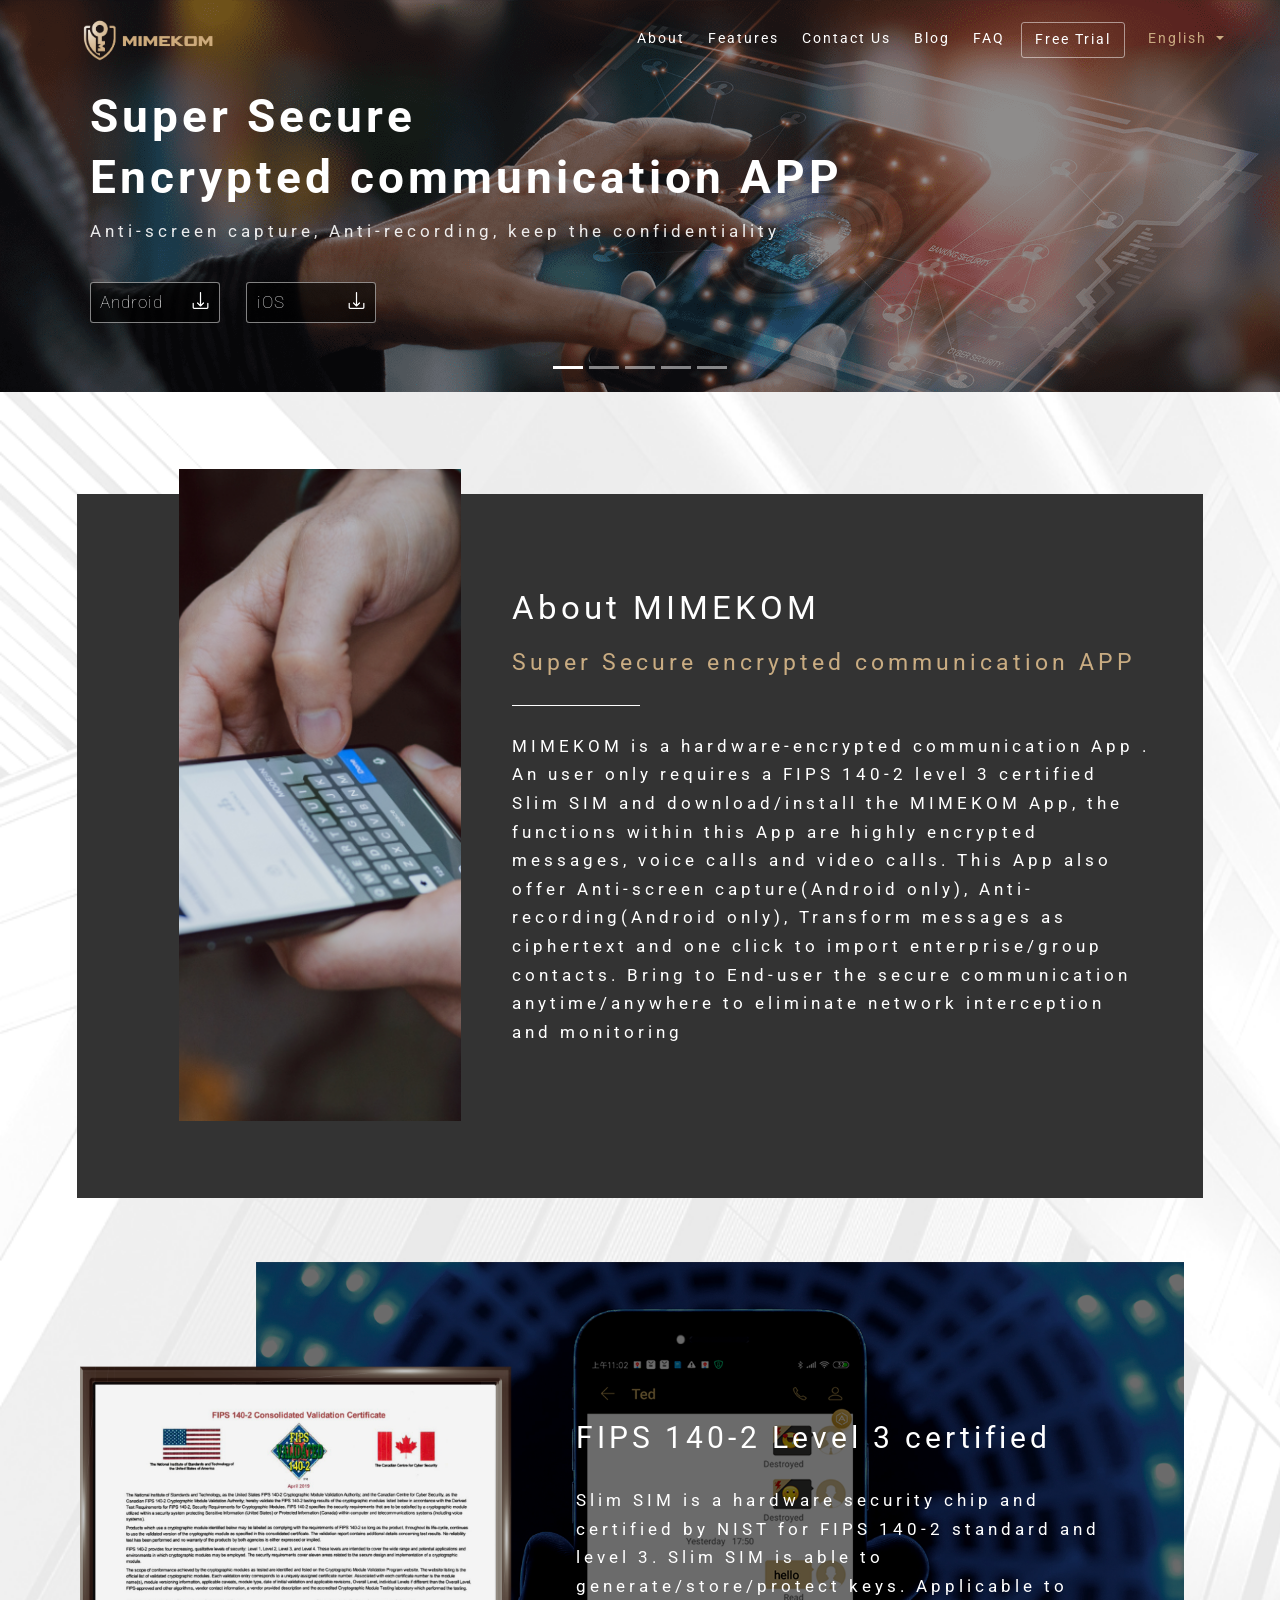
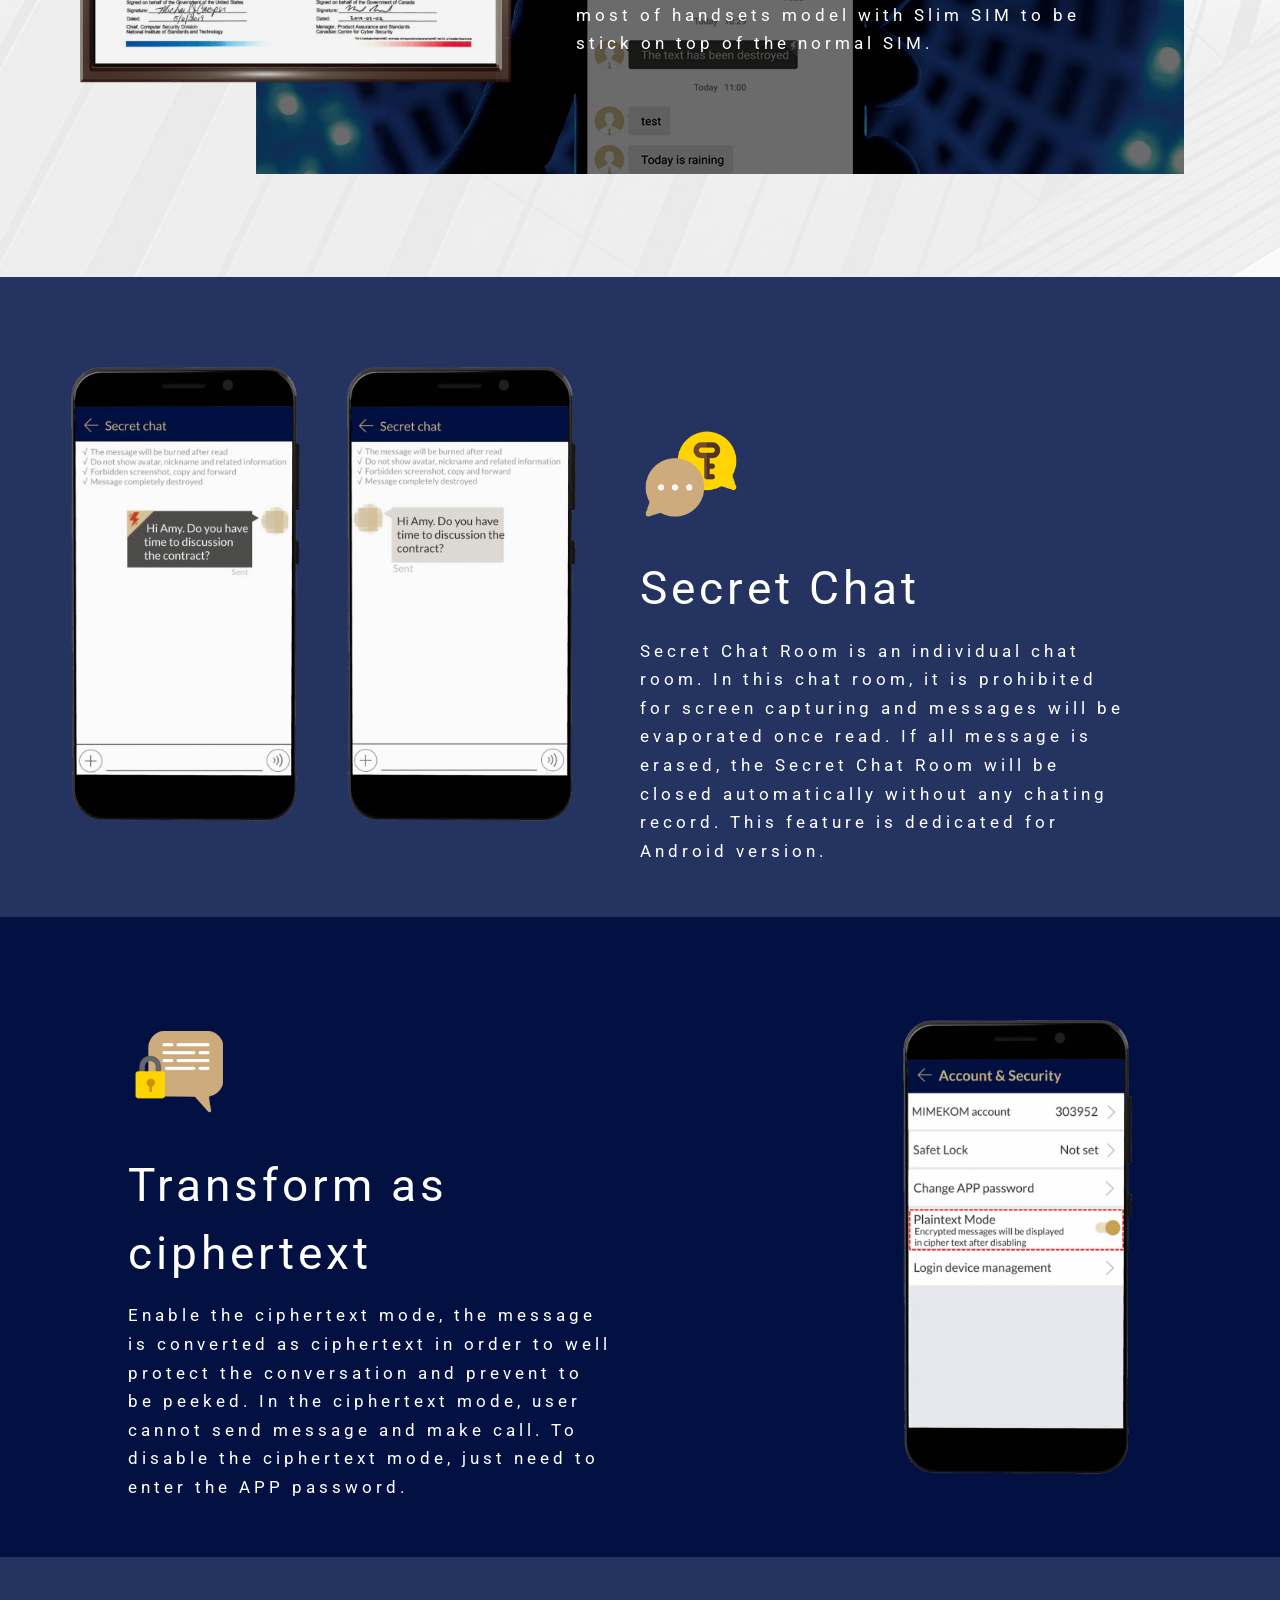
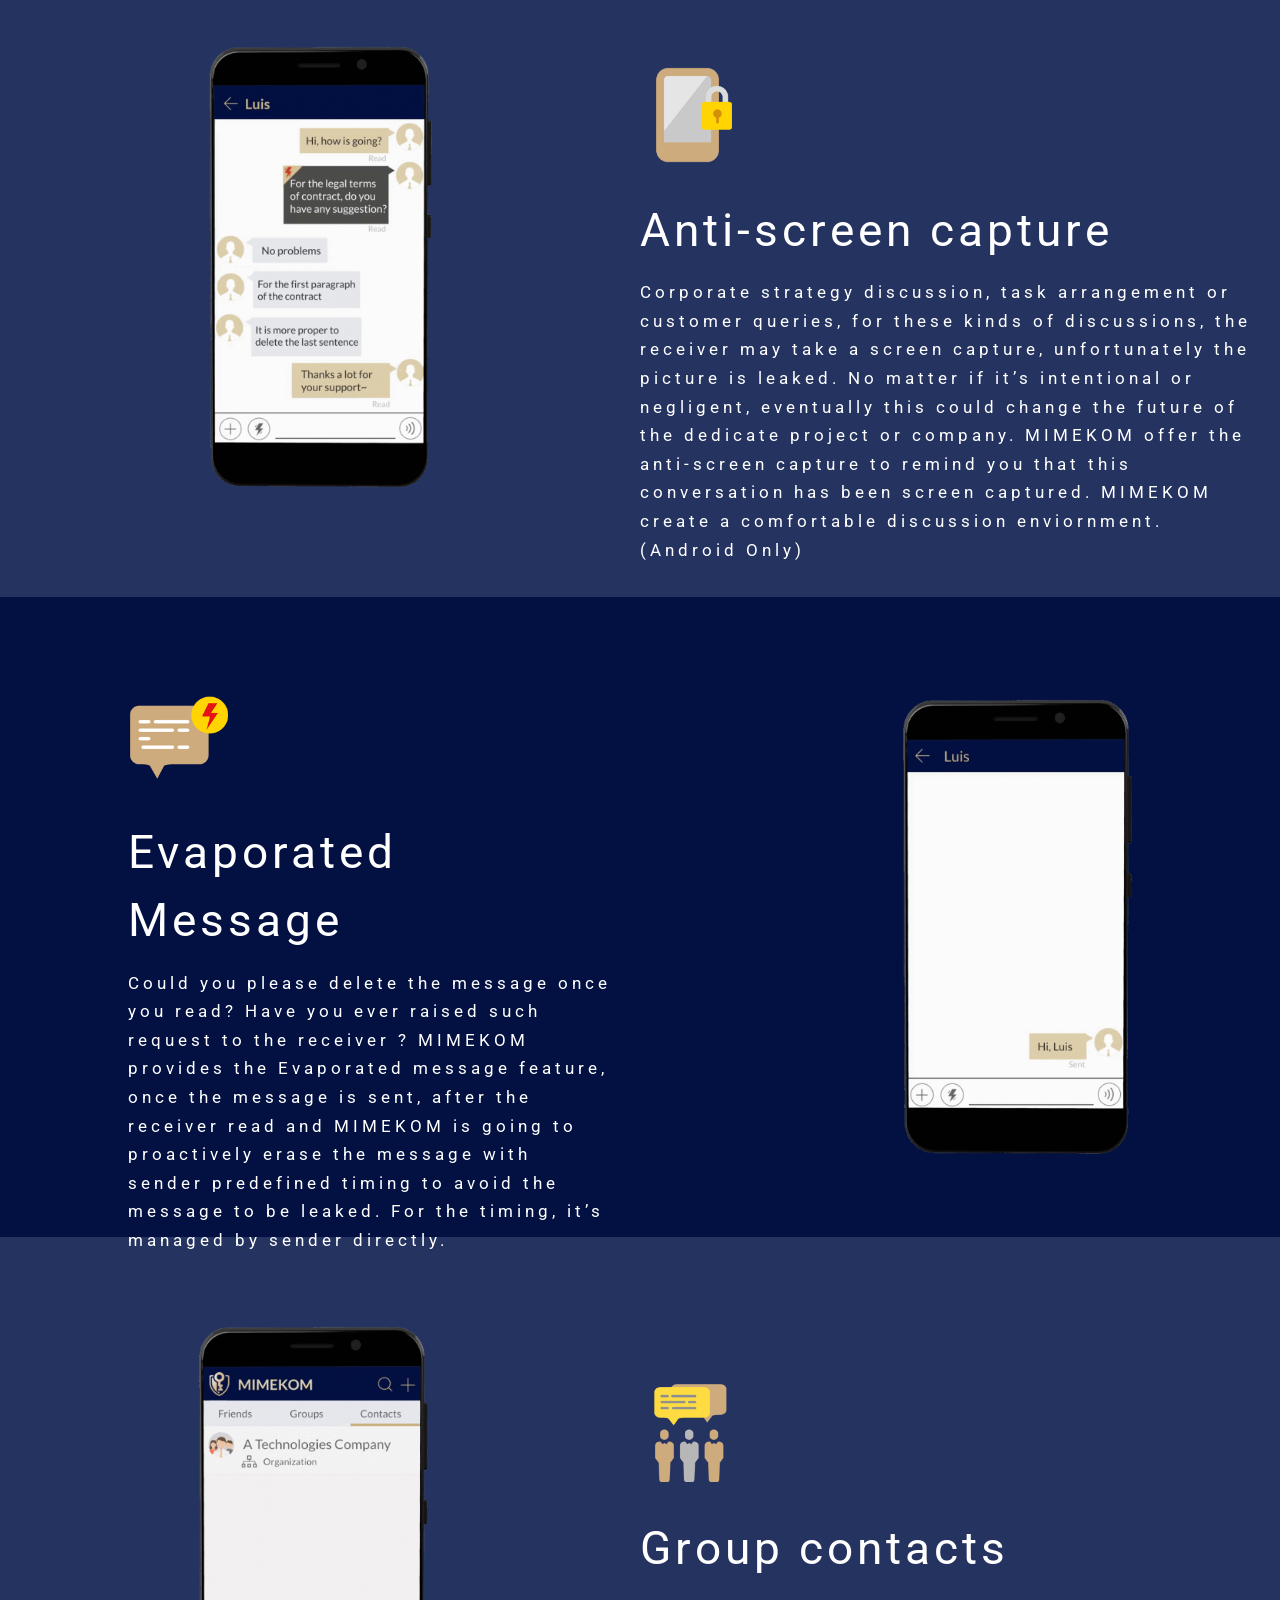
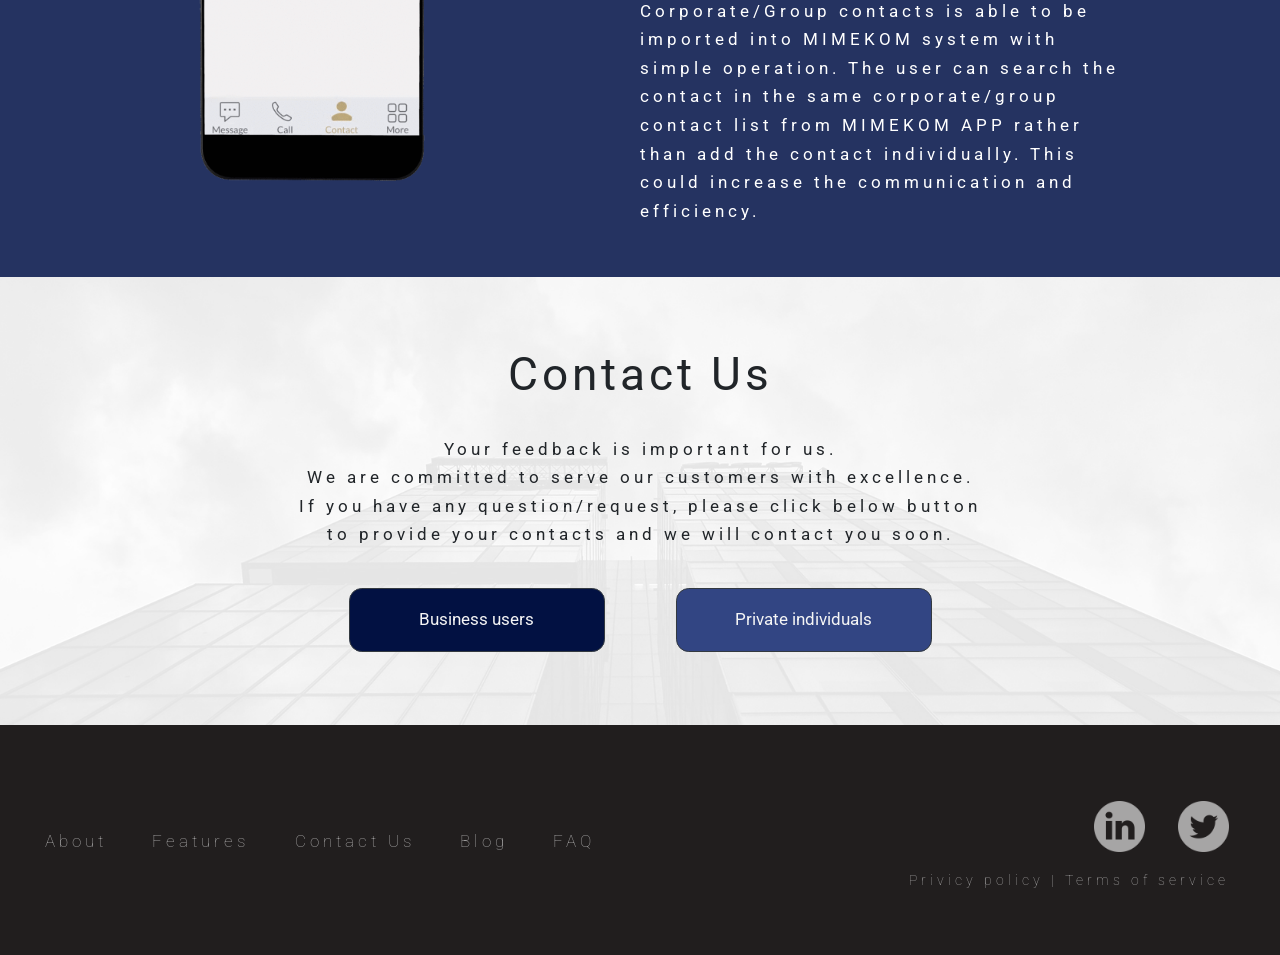
==== EN/index.html @ d5da7455 "Privacy" ====
<!DOCTYPE html>
<html>
 
<head>
	<title>MIMEKOM - Super Secure Encrypted communication APP</title>
	<meta name="description" content="MIMEKOM is a hardware-encrypted communication App .">
	<meta charset="UTF-8">
	<meta content="width=device-width, initial-scale=1" name="viewport" />
	<!-- Global site tag (gtag.js) - Google Analytics -->
	<script async src="https://www.googletagmanager.com/gtag/js?id=UA-180817405-1"></script>
	<script>
		window.dataLayer = window.dataLayer || [];
		function gtag() { dataLayer.push(arguments); }
		gtag('js', new Date());

		gtag('config', 'UA-180817405-1');
	</script>
	<link rel="stylesheet" type="text/css"
	href="https://stackpath.bootstrapcdn.com/bootstrap/4.5.0/css/bootstrap.min.css">
<link rel="stylesheet" href="https://unpkg.com/aos@2.3.1/dist/aos.css">
<link rel="stylesheet" href="css/hamburgers.css">
<link rel="stylesheet" href="css/scrolling-nav.css">
<link rel="stylesheet" href="css/general.css">
<link rel="stylesheet" type="text/css" href="css/homepage/homepage.css">
<link rel="stylesheet" type="text/css" href="css/font_rwd.css">
<link rel="stylesheet" type="text/css" href="css/general_rwd.css">
<link rel="stylesheet" type="text/css" href="css/homepage/homepage_rwd.css">
	<!-- <link rel="stylesheet" type="text/css" href="css/home.css"> -->
</head>

<body>
	<!-- navbar -->
	<nav id="mainNav" class="navbar navbar-expand-md fixed-top navtop">
		<div class="container">
			<a class="navbar-brand js-scroll-trigger" href="index.html"><img class="nav-logo" src="../img/logo.png"></a>
			<button class="navbar-toggler hamburger hamburger--collapse" type="button" data-toggle="collapse"
				data-target="#navbarResponsive" aria-controls="navbarResponsive" aria-expanded="false"
				aria-label="Toggle navigation" id="hamburger_icon">
				<span class="hamburger-box navbar-toggler-icon">
					<span class="hamburger-inner"></span>
				</span>
			</button>
			<div class="collapse navbar-collapse" id="navbarResponsive">
				<ul class="navbar-nav ml-auto trans" id="nav-dropdown">
					<li class="nav-item">
						<a class="nav-link js-scroll-trigger md-text" href="#Information">About</a>
					</li>
					<li class="nav-item">
						<a class="nav-link js-scroll-trigger md-text" href="#Feature">Features</a>
					</li>
					<li class="nav-item">
						<a class="nav-link js-scroll-trigger md-text" href="#Contact-us">Contact Us</a>
					</li>
					<li class="nav-item">
						<a class="nav-link  md-text" href="news.html">Blog</a>
					</li>
					<li class="nav-item">
						<a class="nav-link md-text" href="faq.html">FAQ</a>
					</li>
					<li class="nav-item">
						<a class="nav-link nav-link-btn md-text" href="free.html">Free Trial</a>
					</li>
					<li class="nav-item dropdown">
						<a class="nav-link dropdown-toggle nav-btn-custom md-text" id="dropdownMenuButton"
							data-toggle="dropdown" aria-haspopup="true" aria-expanded="false">English
						</a>
						<div class="dropdown-menu" aria-labelledby="dropdownMenuButton">
							<a class="dropdown-item md-text" href="../" >繁體中文</a>
							<!-- <a class="dropdown-item md-text" href="#">日本語</a> -->
							<a class="dropdown-item md-text" href="#" style="color: #c9ac82;">English</a>
						</div>
					</li>
				</ul>
			</div>
		</div>
	</nav>
	<!-- Title -->
	<div id="Title">
		<img src="../../img/homepage/title_bg_01.png" style="display: none;">
		<img src="../../img/homepage/title_bg_02.png" style="display: none;">
		<img src="../../img/homepage/title_bg_03.png" style="display: none;">
		<img src="../../img/homepage/title_bg_04.png" style="display: none;">
		<img src="../../img/homepage/title_bg_05.png" style="display: none;">
		<img src="../../img/homepage/mobile01.png" style="display: none;">
		<img src="../../img/homepage/mobile02.png" style="display: none;">
		<img src="../../img/homepage/mobile03.png" style="display: none;">
		<img src="../../img/homepage/mobile04.png" style="display: none;">
		<img src="../../img/homepage/mobile05.png" style="display: none;">




		<div id="carouselExampleIndicators" class="carousel slide" data-ride="carousel">
			<ol class="carousel-indicators">
				<li data-target="#carouselExampleIndicators" data-slide-to="0" class="active"></li>
				<li data-target="#carouselExampleIndicators" data-slide-to="1"></li>
				<li data-target="#carouselExampleIndicators" data-slide-to="2"></li>
				<li data-target="#carouselExampleIndicators" data-slide-to="3"></li>
				<li data-target="#carouselExampleIndicators" data-slide-to="4"></li>
			</ol>
			<div class="carousel-inner">
				<div class="bg1 carousel-item active">
					<div class="container">
						<div class="title-text">
							<h1 class="lg-title">Super Secure</h1>
							<h1 class="lg-title">Encrypted communication APP</h1>
							<p class="lg-text">Anti-screen capture, Anti-recording, keep the confidentiality</p>
						</div>
					</div>
				</div>
				<div class="bg2 carousel-item">
					<div class="container">
						<div class="title-text">
							<h1 class="lg-title">Slim SIM</h1>
							<h1 class="lg-title">Own your key</h1>
							<p class="lg-text">Use your own key during communication to ensure end to end encryption.</p>
						</div>
					</div>
				</div>
				<div class="bg3 carousel-item">
					<div class="container">
						<div class="title-text">
							<h1 class="lg-title">Hardware encryption</h1>
							<h1 class="lg-title">Enhance the security</h1>
							<p class="lg-text">As secure as Hardware Secure Module to eliminate network interception and sniffing</p>
						</div>
					</div>
				</div>
				<div class="bg4 carousel-item">
					<div class="container">
						<div class="title-text">
							<h1 class="lg-title">International security standard</h1>
							<h1 class="lg-title">High Level Certification</h1>
							<p class="lg-text">FIPS 140-2 Level 3 certified, security level is simliar to bank's hardware secure module</p>
						</div>
					</div>
				</div>
				<div class="bg5 carousel-item">
					<div class="container">
						<div class="title-text">
							<h1 class="lg-title">Enable ciphertext mode</h1>
							<h1 class="lg-title">One click to transform as ciphertext</h1>
							<p class="lg-text">One click to encipher all messages. Sensitive message won't be exposed</p>
						</div>
					</div>
				</div>
			</div>
			<!-- <a class="carousel-control-prev" href="#carouselExampleIndicators" role="button" data-slide="prev">
				<span class="carousel-control-prev-icon" aria-hidden="true"></span>
				<span class="sr-only">Previous</span>
			</a>
			<a class="carousel-control-next" href="#carouselExampleIndicators" role="button" data-slide="next">
				<span class="carousel-control-next-icon" aria-hidden="true"></span>
				<span class="sr-only">Next</span>
			</a> -->
		</div>
		<div class="dl-btns">
			<a href="android-dl.html">
				<button type="button" class="btn btn-outline-dark dl-btn" style="margin-right: 1.5em;">
					<p class="lg-text" style="margin-bottom: 0;">Android</p>
					<img src="../img/download_icon_w.png">
				</button>
			</a>
			<a href="android-dl.html">
				<button type="button" class="btn btn-outline-dark dl-btn">
					<p class="lg-text" style="margin-bottom: 0;">iOS</p>
					<img src="../img/download_icon_w.png">
				</button>
			</a>
		</div>
	</div>
	<!-- return top btn -->
	<div id="Return-top" class="at-top">
		<a class="upper-part" href="free.html">
			<p class="lg-text" style="margin-bottom: 0rem;">Free Trial</p>
		</a>
		<a class="lower-part js-scroll-trigger2" href="#Title">
			<img class="img-arrow" src="img/homepage/up_arrow.png">
			<p class="sm-text">T O P</p>
		</a>
	</div>
	<!-- Information -->
	<div id="Information">
		<div class="about-mimekom">
			<div class="content">
				<div class="about-image"></div>
				<div class="about-text">
					<p class="lg-title">About MIMEKOM</p>
					<p class="sm-title">Super Secure encrypted communication APP</p>
					<div class="line"></div>
					<p class="lg-text">MIMEKOM is a hardware-encrypted communication App . An user only requires a FIPS 140-2 level 3 certified Slim SIM and download/install the MIMEKOM App, the functions within this App are highly encrypted messages, voice calls and video calls. This App also offer Anti-screen capture(Android only), Anti-recording(Android only), Transform messages as ciphertext and one click to import enterprise/group contacts. Bring to End-user the secure communication anytime/anywhere to eliminate network interception and monitoring
					</p>
					<!-- <div data-toggle="modal" data-target="#Video-link" class="lg-text play-video">
						觀看影片
						<div class="play-btn"></div>
					</div> -->
				</div>
			</div>
			<div class="content-mobile">
				<div class="about-text">
					<p class="xl-title">About MIMEKOM</p>
					<p class="md-title" style="color: #c9ac82;">Super Secure encrypted communication APP</p>
					<div class="line"></div>
					<p class="sm-title" style="font-weight: lighter;">MIMEKOM is a hardware-encrypted communication App . An user only requires a FIPS 140-2 level 3 certified Slim SIM and download/install the MIMEKOM App, the functions within this App are highly encrypted messages, voice calls and video calls. This App also offer Anti-screen capture(Android only), Anti-recording(Android only), Transform messages as ciphertext and one click to import enterprise/group contacts. Bring to End-user the secure communication anytime/anywhere to eliminate network interception and monitoring
					</p>
					<!-- <div data-toggle="modal" data-target="#Video-link" class="sm-title play-video">
						觀看影片
						<div class="play-btn"></div>
					</div> -->
				</div>
			</div>
		</div>
		<div class="certificate">
			<div class="certificate-img"></div>
			<div class="phone">
				<div class="certificate-text">
					<p class="md-title">FIPS 140-2 Level 3 certified</p>
					<p class="lg-text">Slim SIM is a hardware security chip and certified by NIST for FIPS 140-2 standard and level 3. Slim SIM is able to generate/store/protect keys. Applicable to most of handsets model with Slim SIM to be stick on top of the normal SIM.
					</p>
				</div>
				<div class="certificate-text-mobile">
					<p class="xl-title">FIPS 140-2 Level 3 certified</p>
					<p class="md-title">Slim SIM is a hardware security chip and certified by NIST for FIPS 140-2 standard and level 3. Slim SIM is able to generate/store/protect keys. Applicable to most of handsets model with Slim SIM to be stick on top of the normal SIM

					</p>
				</div>
			</div>
		</div>
	</div>
	<!-- Feature -->
	<div id="Feature">
		<div class="block1 light-block">
			<div class="block">
				<div class="phone1" data-aos="fade-right" data-aos-once="true"></div>
				<div class="phone2" data-aos="fade-right" data-aos-once="true"></div>
				<div class="text" data-aos="fade-up" data-aos-once="true">
					<div class="icon"></div>
					<p class="lg-title">Secret Chat</p>
					<p class="lg-text">Secret Chat Room is an individual chat room. In this chat room, it is prohibited for screen capturing and messages will be evaporated once read. If all message is erased, the Secret Chat Room will be closed automatically without any chating record. This feature is dedicated for Android version.
					</p>
				</div>
			</div>
			<div class="block-mobile">
				<div class="text">
					<div class="icon"></div>
					<p class="xl-title">Secret Chat</p>
					<p class="md-title">Secret Chat Room is an individual chat room. In this chat room, it is prohibited for screen capturing and messages will be evaporated once read. If all message is erased, the Secret Chat Room will be closed automatically without any chating record. This feature is dedicated for Android version.
					</p>
				</div>
				<div class="phone1"></div>
				<div class="phone2"></div>
			</div>
		</div>
		<div class="block2 dark-block">
			<div class="block">
				<div class="text" data-aos="fade-up" data-aos-once="true">
					<div class="icon"></div>
					<p class="lg-title">Transform as ciphertext</p>
					<p class="lg-text">Enable the ciphertext mode, the message is converted as ciphertext in order to well protect the conversation and prevent to be peeked. In the ciphertext mode, user cannot send message and make call. To disable the ciphertext mode, just need to enter the APP password.</p>
				</div>
				<div class="phone1" data-aos="fade-left" data-aos-once="true"></div>
			</div>
			<div class="block-mobile">
				<div class="text">
					<div class="icon"></div>
					<p class="xl-title">Transform as ciphertext</p>
					<p class="md-title">Enable the ciphertext mode, the message is converted as ciphertext in order to well protect the conversation and prevent to be peeked. In the ciphertext mode, user cannot send message and make call. To disable the ciphertext mode, just need to enter the APP password.
					</p>
				</div>
				<div class="phone3 phone"></div>
			</div>
		</div>
		<div class="block3 light-block">
			<div class="block">
				<div class="phone1" data-aos="fade-right" data-aos-once="true"></div>
				<div class="text" data-aos="fade-up" data-aos-once="true">
					<div class="icon"></div>
					<p class="lg-title">Anti-screen capture</p>
					<p class="lg-text">Corporate strategy discussion, task arrangement or customer queries, for these kinds of discussions, the receiver may take a screen capture, unfortunately the picture is leaked. No matter if it’s intentional or negligent, eventually this could change the future of the dedicate project or company. MIMEKOM offer the anti-screen capture to remind you that this conversation has been screen captured. MIMEKOM create a comfortable discussion enviornment.(Android Only)</p>
				</div>
			</div>
			<div class="block-mobile">
				<div class="text">
					<div class="icon"></div>
					<p class="xl-title">Anti-screen capture</p>
					<p class="md-title">Corporate strategy discussion, task arrangement or customer queries, for these kinds of discussions, the receiver may take a screen capture, unfortunately the picture is leaked. No matter if it’s intentional or negligent, eventually this could change the future of the dedicate project or company. MIMEKOM offer the anti-screen capture to remind you that this conversation has been screen captured. MIMEKOM create a comfortable discussion enviornment.(Android Only)</p>
				</div>
				<div class="phone4 phone"></div>
			</div>
		</div>
		<div class="block4 dark-block">
			<div class="block">
				<div class="text" data-aos="fade-up" data-aos-once="true">
					<div class="icon"></div>
					<p class="lg-title">Evaporated Message</p>
					<p class="lg-text">
						Could you please delete the message once you read? Have you ever raised such request to the receiver ? MIMEKOM provides the Evaporated message feature, once the message is sent, after the receiver read and MIMEKOM is going to proactively erase the message with sender predefined timing to avoid the message to be leaked. For the timing, it’s managed by sender directly.</p>
				</div>
				<div class="phone1" data-aos="fade-left" data-aos-once="true"></div>
			</div>
			<div class="block-mobile">
				<div class="text">
					<div class="icon"></div>
					<p class="xl-title">Evaporated Message</p>
					<p class="md-title">
						Could you please delete the message once you read? Have you ever raised such request to the receiver ? MIMEKOM provides the Evaporated message feature, once the message is sent, after the receiver read and MIMEKOM is going to proactively erase the message with sender predefined timing to avoid the message to be leaked. For the timing, it’s managed by sender directly.
					</p>
				</div>
				<div class="phone5 phone"></div>
			</div>
		</div>
		<div class="block5 light-block">
			<div class="block">
				<div class="phone1" data-aos="fade-right" data-aos-once="true"></div>
				<div class="text" data-aos="fade-up" data-aos-once="true">
					<div class="icon"></div>
					<p class="lg-title">Group contacts</p>
					<p class="lg-text">Corporate/Group contacts is able to be imported into MIMEKOM system with simple operation. The user can search the contact in the same corporate/group contact list from MIMEKOM APP rather than add the contact individually. This could increase the communication and efficiency.

					</p>
				</div>
			</div>
			<div class="block-mobile">
				<div class="text">
					<div class="icon"></div>
					<p class="xl-title">Group contacts</p>
					<p class="md-title">
						Corporate/Group contacts is able to be imported into MIMEKOM system with simple operation. The user can search the contact in the same corporate/group contact list from MIMEKOM APP rather than add the contact individually. This could increase the communication and efficiency.
					</p>
				</div>
				<div class="phone6 phone"></div>
			</div>
		</div>
	</div>
	<!-- Contact us -->
	<div id="Contact-us">
		<div class="block">
			<p class="lg-title">Contact Us</p>
			<p class="lg-text">
				Your feedback is important for us.<br>
				We are committed to serve our customers with excellence.<br>
				If you have any question/request, please click below button<br> to provide your contacts and we will contact you soon.
			</p>
			<div class="contact-btns">

				<a class="lg-title"
					href='mailto:MIMEKOM@mimekom.com?subject=Business user%20%20[*Company name / *Contact Name]&body=Thank you for your enquiry regarding our product and service, please fill in below company contacts and enquiry(the asterisk mean that this field is mandated). We will get in contact with you soon.%0A %0D*Company Name:%0A%0D*Contact Name:%0A%0D*Enquiry:%0A%0D'><button
						type="button" class="btn btn-outline-dark btn1 lg-text">Business users</button></a>


				<a class="lg-title"
					href='mailto:MIMEKOM@mimekom.com?subject=Private individuals%20%20[*Customer Name]&body=Thank you for your enquiry regarding our product and service, please fill in below your contacts and enquiry(the asterisk mean that this field is mandated). We will get in contact with you soon.%0A%0D*Customer Name:%0A%0D*Enquiry:%0A%0D'><button
						type="button" class="btn btn-outline-dark btn2 lg-text">Private individuals</button></a>
			</div>

		</div>
		<div class="block-mobile">
			<p class="xl-title">Contact Us</p>
			<p class="sm-title">
				Your feedback is important for us.
				We are committed to serve our customers with excellence
				If you have any question/request, please click below button to provide your contacts and we will contact you soon.
			</p>
			<div class="contact-btns">

				<a class="md-title"
					href='mailto:MIMEKOM@mimekom.com?subject=Business user%20%20[*Company name / *Contact Name]&body=Thank you for your enquiry regarding our product and service, please fill in below company contacts and enquiry(the asterisk mean that this field is mandated). We will get in contact with you soon.%0A %0D*Company Name:%0A%0D*Contact Name:%0A%0D*Enquiry:%0A%0D'><button
						type="button" class="btn btn-outline-dark btn1 md-title">Business users</button></a>


				<a class="md-title"
					href='mailto:MIMEKOM@mimekom.com?subject=Private individuals%20%20[*Customer Name]&body=Thank you for your enquiry regarding our product and service, please fill in below your contacts and enquiry(the asterisk mean that this field is mandated). We will get in contact with you soon.%0A%0D*Customer Name:%0A%0D*Enquiry:%0A%0D'><button
						type="button" class="btn btn-outline-dark btn2 md-title">Private individuals</button></a>

			</div>
		</div>
	</div>
	<!-- footer -->
	<div id="Footer">
		<div class="contact-btns">
			<a class="lg-text footer_icon footer-btn js-scroll-trigger" href="#Information">About</a>
			<a class="lg-text footer-btn js-scroll-trigger" href="#Feature">Features</a>
			<a class="lg-text footer-btn js-scroll-trigger" href="#Contact-us">Contact Us</a>
			<a class="lg-text footer-btn" href="news.html">Blog</a>
			<a class="lg-text footer-btn" href="faq.html">FAQ</a>
		</div>
		<div class="right-stuff">
			<a class="icon1" href='https://www.linkedin.com/in/mimekom-mimekom-8018a61b9/'></a>
			<a class="icon2" href='https://twitter.com/MIMEKOM'></a>
			<p class="md-text">
				<a data-toggle="modal" data-target="#Privacy">Privicy policy</a>
				|
				<a data-toggle="modal" data-target="#Service">Terms of service</a><br>
				<!-- © 2020 Taisys technologies CO.， Ltd -->
			</p>
			<p class="sm-title mobile">
				<a data-toggle="modal" data-target="#Privacy">Privicy policy</a>
				|
				<a data-toggle="modal" data-target="#Service">Terms of service</a><br>
				<!-- © 2020 Taisys technologies CO.， Ltd -->
			</p>
		</div>
	</div>
	<!-- Modal -->
	<div class="modal fade" id="Video-link" tabindex="-1" role="dialog" aria-labelledby="exampleModalLongTitle"
		aria-hidden="true">
		<div class="modal-dialog" role="document">
			<div class="modal-content">
				<div class="modal-header">
					<h5 class="modal-title md-title" id="exampleModalLongTitle">關於MIMEKOM</h5>
					<button type="button" class="close" data-dismiss="modal" aria-label="Close">
						<span aria-hidden="true">
							&times;
						</span>
					</button>
				</div>

				<div class="modal-body lg-text">
					<iframe class="yt-video" src="https://www.youtube.com/embed/lGF2QrDLXCM" allowfullscreen>
					</iframe>
				</div>
				<div class="modal-footer">
					<button type="button" class="btn btn-secondary" data-dismiss="modal">Close</button>
				</div>
			</div>
		</div>
	</div>
	<div class="modal fade" id="Privacy" tabindex="-1" role="dialog" aria-labelledby="exampleModalLongTitle"
		aria-hidden="true">
		<div class="modal-dialog" role="document">
			<div class="modal-content">
				<div class="modal-header">
					<h5 class="modal-title md-title" id="exampleModalLongTitle" style="text-align: center;">
						Privacy Policy and Personal Data Protection Notice</h5>
					<button type="button" class="close" data-dismiss="modal" aria-label="Close">
						<span aria-hidden="true">
							&times;
						</span>
					</button>
				</div>
				<div class="modal-body lg-text">
					<br>
					<h3 style="text-align: center;">MIMEKOM</h3><br>
					The Company values your privacy very much and complies with the provisions of the Personal Data Protection Act. Please read the following carefully:<br>
					<br>
					1. Applicability<br>
					This Privacy and Personal Data Protection Notice(hereinafter referred to as the "Notice") applies to the date and information which that may be used to identify identity collected by the Company for providing MIMEKOM software and services (hereinafter referred to as the "Software" and the "Service"). It also includes any data which may be used to identify the identity of the User that the Company processes to share with its business partners. The Notice shall not be applied to any companies other than the Company, nor shall it is applied to any person who is not employed or managed by the Company.<br>
					<br>
					2. Personal information security protection<br>
					2.1
					The Company will properly store the personal data of each user in the data storage system, and adopt strict protective measures to prevent unauthorized personnel from contacting. To this end, the Company may provide the personal data of the User to its business partners or affiliated enterprises. Therefore, when it is necessary for such a business to entrust a third party to provide services, the Company will also strictly require it to comply with confidentiality obligations and take necessary inspection procedures to ensure that it will comply faithfully.<br>
					2.2
					The User understands and agrees that the Company may possess or disclose the account information of the User or equipment-related information to the governmental organization, judicial organization, or parents or guardians of minors, in accordance with legal requirements or in the situation that it is necessary to disclose within reasonable scope for the following purposes:<br>
					2.2.1 Comply with laws and regulations or the requirements of government;<br>
					2.2.2 It is necessary to provide the Software and the Service;<br>
					2.2.3 It is necessary to prevent serious detriment to the rights and interests of others; or<br>
					2.2.4 To exempt the User and the public from imminent danger to life, body, freedom, rights, and property.<br>
					<br>
					3. Purpose and categories of collecting personal data of the User<br>
					3.1 If the User downloads, installs, uses the Software, obtains an account, and logs in to become a user of the Software and the Service, the Company will request the User to provide its personal data, including but not limited to name, mobile phone number, mobile phone SIM Card number, e-mail address, etc.<br>
					3.2 During the use of the Software and the Service, it may be necessary to collect and process the data of the equipment used by the User as follows:<br>
					3.2.1 Basic information of the equipment:<br>
					Including device ID, MAC address, brand, name of the APP installation file, APP version number, device resolution, system version number, and Bluetooth connection information.<br>
					3.2.2 Network information:<br>
					Including network connection status, connection mode, and network access rights of the chip manager.<br>
					3.2.3 Personal information: including account information, contact information, etc.<br>
					3.2.4 Application information: including whether the service is activated, etc.<br>
					3.3  During the use of the Software, it is necessary to connect to the Internet and obtain or use the following device permissions or functions: storage, camera, contact, Bluetooth, microphone.<br>
					<br>
					4. Time Period, Territory, Recipients, and Methods of which the Personal Data is Used<br>
					4.1 Time Period:<br>
					4.1.1 The duration of the collection purpose based on the above.<br>
					4.1.2 In accordance with applicable laws and regulations or the retention period stipulated in the contract.<br>
					4.2 Territory:<br>
					The location of the Company, the affiliated enterprises of the Company, and the business partners that have business dealings with the Company.<br>
					4.3 Recipient:<br>
					The Company, its affiliated companies, and business partners that have business dealings with the Company.<br>
					4.4 Method:<br>
					The personal data shall be used with automated or other non-automated means(e.g. verbal, writing, telephone, text message, e-mail, fax, electronic documents, news magazines, government bulletins, or website announcements, etc., and any proper means which comply with the contemporary technology).<br>
					<br>
					5. Collection, processing, utilization, and notification of personal data<br>
					5.1
					The User understands and agrees that the Company collects its personal data on and within the purpose of providing the Software and the Service. The Company promises to collect, process, use, and possess the personal data of the User in accordance with the provisions of the Personal Data Protection Act, and promises to use the above personal data on and within the purpose of providing the Software and the Service.<br>
					5.2 The User may exercise the following rights regarding the personal data of the User held by the Company:<br>
					5.2.1 The User may inquire regarding, request to review, or request a copy of its personal data from the Company.<br>
					5.2.2 The User may supply or correct its personal data to the Company, but the User shall provide appropriate explanations first according to applicable laws and regulations.<br>
					5.2.3 The User may demand the Company for the cessation of the collection, processing, or use of its personal data. The User may also demand the Company to erase its personal data. But if the personal data is necessary for the Company to perform the business duty, the Company may not comply with such demand.<br>
					<br>
					6. The User’s rights and interests that will be affected if the User elects not to provide its personal data<br>
					The Company is required to collect, process, or use the personal data of the User for the above-mentioned purposes. If the User does not agree with the collection, processing, and use of its personal data made by the Company, or its personal data is incomplete, then the Company will not be able to provide the most flawless service for the User.<br>
					<br>
					7. Use of Link Pages<br>
					The Software provides links to other websites which the User may click to enter other websites. But this method does not guarantee your privacy on such websites.<br>
					<br>
					8. Revisions of the Notice<br>
					In order to implement the intention to protect the privacy and personal data of the User, the Notice may be revised timely in response to any needs. The revised Notice will be published on the official website and the latest version of the Software simultaneously.<br>
					<br><br><br><br><br>
					<hr /><br>
					<h3 style="text-align: center;">Chip Manager</h3><br>
					The Company values your privacy very much and complies with the provisions of the Personal Data Protection Act. Please read the following carefully:<br>
					<br>
					1. Applicability<br>
					This Privacy and Personal Data Protection Notice(hereinafter referred to as the "Notice") applies to the date and information which that may be used to identify identity collected by the Company for providing MIMEKOM software and services (hereinafter referred to as the "Software" and the "Service"). It also includes any data which may be used to identify the identity of the User that the Company processes to share with its business partners. The Notice shall not be applied to any companies other than the Company, nor shall it is applied to any person who is not employed or managed by the Company.<br>
					<br>
					2. Personal information security protection<br>
					2.1
					The Company will properly store the personal data of each user in the data storage system, and adopt strict protective measures to prevent unauthorized personnel from contacting. To this end, the Company may provide the personal data of the User to its business partners or affiliated enterprises. Therefore, when it is necessary for such a business to entrust a third party to provide services, the Company will also strictly require it to comply with confidentiality obligations and take necessary inspection procedures to ensure that it will comply faithfully.<br>
					2.2
					The User understands and agrees that the Company may possess or disclose the account information of the User or equipment-related information to the governmental organization, judicial organization, or parents or guardians of minors, in accordance with legal requirements or in the situation that it is necessary to disclose within reasonable scope for the following purposes:<br>
					2.2.1 Comply with laws and regulations or the requirements of government;<br>
					2.2.2 It is necessary to provide the Software and the Service;<br>
					2.2.3 It is necessary to prevent serious detriment to the rights and interests of others; or<br>
					2.2.4 To exempt the User and the public from imminent danger to life, body, freedom, rights, and property.<br>
					<br>
					3. Purpose and categories of collecting personal data of the User<br>
					3.1 If the User downloads, installs, uses the Software, obtains an account, and logs in to become a user of the Software and the Service, the Company will request the User to provide its personal data, including but not limited to name, mobile phone number, mobile phone SIM Card number, e-mail address, etc.<br>
					3.2 During the use of the Software and the Service, it may be necessary to collect and process the data of the equipment used by the User as follows:<br>
					3.2.1 Basic information of the equipment:<br>
					Including device ID, MAC address, brand, name of the APP installation file, APP version number, device resolution, system version number, and Bluetooth connection information.<br>
					3.2.2 Network information:<br>
					Including network connection status, connection mode, and network access rights of the chip manager.<br>
					3.2.3 Personal information: including account information, contact information, etc.<br>
					3.2.4 Application information: including whether the service is activated, etc.<br>
					3.3  During the use of the Software, it is necessary to connect to the Internet and obtain or use the following device permissions or functions: storage, camera, contact, Bluetooth, microphone.<br>
					<br>
					4. Time Period, Territory, Recipients, and Methods of which the Personal Data is Used<br>
					4.1 Time Period:<br>
					4.1.1 The duration of the collection purpose based on the above.<br>
					4.1.2 In accordance with applicable laws and regulations or the retention period stipulated in the contract.<br>
					4.2 Territory:<br>
					The location of the Company, the affiliated enterprises of the Company, and the business partners that have business dealings with the Company.<br>
					4.3 Recipient:<br>
					The Company, its affiliated companies, and business partners that have business dealings with the Company.<br>
					4.4 Method:<br>
					The personal data shall be used with automated or other non-automated means(e.g. verbal, writing, telephone, text message, e-mail, fax, electronic documents, news magazines, government bulletins, or website announcements, etc., and any proper means which comply with the contemporary technology).<br>
					<br>
					5. Collection, processing, utilization, and notification of personal data<br>
					5.1
					The User understands and agrees that the Company collects its personal data on and within the purpose of providing the Software and the Service. The Company promises to collect, process, use, and possess the personal data of the User in accordance with the provisions of the Personal Data Protection Act, and promises to use the above personal data on and within the purpose of providing the Software and the Service.<br>
					5.2 The User may exercise the following rights regarding the personal data of the User held by the Company:<br>
					5.2.1 The User may inquire regarding, request to review, or request a copy of its personal data from the Company.<br>
					5.2.2 The User may supply or correct its personal data to the Company, but the User shall provide appropriate explanations first according to applicable laws and regulations.<br>
					5.2.3 The User may demand the Company for the cessation of the collection, processing, or use of its personal data. The User may also demand the Company to erase its personal data. But if the personal data is necessary for the Company to perform the business duty, the Company may not comply with such demand.<br>
					<br>
					6. The User’s rights and interests that will be affected if the User elects not to provide its personal data<br>
					The Company is required to collect, process, or use the personal data of the User for the above-mentioned purposes. If the User does not agree with the collection, processing, and use of its personal data made by the Company, or its personal data is incomplete, then the Company will not be able to provide the most flawless service for the User.<br>
					<br>
					7. Use of Link Pages<br>
					The Software provides links to other websites which the User may click to enter other websites. But this method does not guarantee your privacy on such websites.<br>
					<br>
					8. Revisions of the Notice<br>
					In order to implement the intention to protect the privacy and personal data of the User, the Notice may be revised timely in response to any needs. The revised Notice will be published on the official website and the latest version of the Software simultaneously.<br>
					<br><br><br><br><br>
				</div>
				<div class="modal-footer">
					<button type="button" class="btn btn-secondary" data-dismiss="modal">Close</button>
				</div>
			</div>
		</div>
	</div>
	<div class="modal fade" id="Service" tabindex="-1" role="dialog" aria-labelledby="exampleModalLongTitle"
		aria-hidden="true">
		<div class="modal-dialog" role="document">
			<div class="modal-content">
				<div class="modal-header">
					<h5 class="modal-title md-title" id="exampleModalLongTitle" style="text-align: center;">Terms of Service</h5>
					<button type="button" class="close" data-dismiss="modal" aria-label="Close">
						<span aria-hidden="true">
							&times;
						</span>
					</button>
				</div>
				<div class="modal-body lg-text">
					<br>
					<h3 style="text-align: center;">MIMEKOM</h3><br>
					Company provides the User with the use of MIMEKOM software and services (hereinafter referred to as the"Software" and the"Service"). Users shall read the relevant content of this Terms of Service carefully to protect their rights.
					<br><br>
					1. Consent to this Terms of Service<br><br>
					1.1 Once the Software and the Service are actually used by the User, the User will be considered to have read, understood, and irrevocably agreed to comply with this Terms of Service.<br><br>
					1.2 If the User is under the age of twenty, in addition to the User who shall abide by this Terms of Service, its parents (or guardians) shall read, understand and agree to abide by all the content of this Terms of Service at the same time, so that the User could use or continue to use the Software and the Service.<br><br>
					<br><br><br>
					2. Service Content<br><br>
					2.1
					The Company gives the User a non-transferable and non-exclusive license to use the Software and the Service. The User may install and use the Software on a single terminal device for non-commercial purposes. The User may make a copy of the Software for the purpose of using the Software and the Service only for backup purposes. The backup copy shall contain all copyright information contained in the original software.<br><br>
					2.2 All other rights not expressly authorized by this Terms of Service are still reserved by the Company, the User shall acquire additional written consent from the Company to exercise these rights. If the Company fails to exercise any of the foregoing rights, it shall not be considered to be a waiver of these rights.<br><br>
					2.3 The User shall equip the terminal equipment required to use the Software and the Service and bear the required costs(including but not limited to mobile transmission costs for preloading the Software) This also means that the User has agreed to and shall comply with the terms of use or related instructions of such equipment.<br><br>
					2.4
					The Company has developed different software versions for different terminals, systems, etc., the User may choose the appropriate version to install according to the actual situation. After installing the program, the User shall follow the steps prompted by the program to install it correctly. The Company reserves the right to timely provide the User with modifications and upgrades of the Software, as well as the right to charge fees for modification or upgrade services. After the new version of the Software is released, the Company does not warrant or guarantee that the old version of the Software is still available.<br>
					<br>
					2.5
					The Company has the right to modify the functions of the Software, interrupt or suspend the use of the Software without prior notice to the User. For any losses caused by the Company's exercise of the right to modify or interrupt the use of the Software, useless the losses were caused by the Company intentionally or grossly negligently, the User agrees that the Company shall not be liable to the User or any business partners.<br>
					<br><br><br>
					3. Account<br><br>
					3.1
					The User shall properly keep its account and password for the Software and the Service, and take full liability for all activities under its account and password. If the User's account information (including but not limited to the account, password, security chip PIN code, and other related personal data) is acquainted by others due to the User's own reasons, the User shall bear the damage caused by it.<br>
					<br>
					3.2 The User of the Software and the Service may stop using the Software and the Service at any time. After the User stops using the Software and services by itself, the Company shall process the account of the User in accordance with the provisions of Article 3.4 of this Terms of Service.<br>
					<br>
					3.3
					If the User violates this Terms of Service, the Company shall notify the User to improve it. If the User ignores the notification and still fails to improve or continues to violate this Terms of Service, the Company may delete its account immediately without notifying the User and terminate the provision of the Software and the Service. However, if there is any fact which the Company could find that the User violates Article 6.2 or Article 6.3 of this Terms of Service, the Company may immediately delete his account without notifying the User and terminate the provision of the Software and the Service.<br>
					<br>
					3.4 For an account that has not been used for more than one year since the last connection, the Company may delete the account in accordance with this Terms of Service, but the User of the account shall be notified 15 days before the deletion, if the User uses the account during this period, then its account shall not be deleted.<br>
					<br><br><br>
					4. Intellectual Property Rights<br><br>
					The copyrights, patent rights, trademarks, trade secrets, other intellectual property rights, ownership, and other rights of all the works and materials provided by the Company regarding the Software and the Service are owned by the Company or the legal rights holder. Except for the legal authorization of the Company or the legal rights holder, the User shall not reproduce, publicly transmit, modify, edit, distribute or use it for any purpose in any other form without authorization, otherwise the User shall bear the relevant legal liability. Because of this, the User shall not reverse engineer, decompile or reverse compile the Software or otherwise attempt to discover the original code and algorithm of the Software, nor modify the Software, disable any functions of the Software or create any derivative work based on it, otherwise, the User shall bear the relevant legal liability.<br>
					<br><br>
					5. Privacy and Personal Data<br><br>
					5.1 The personal data provided by the User, including name, phone number, e-mail address, and other legally protected personal data, shall not be disclosed to the public unless it is required by the applicable law or consented by the User.<br><br>
					5.2
					During the use of the Software, it may be necessary to collect and process the following data of the device used by the User: basic information of the device, including device ID, MAC address, brand, APP installation file name, APP version number, device resolution, system version number, and Bluetooth connection information; network information, including network connection status, connection mode, and chip manager network usage permissions; personal data, including account information, contact information, etc.; application information, including whether the Service is activated, etc.<br>
					<br>
					5.3 During the use of the Software, it is necessary to connect to the Internet and obtain permission to use the following devices or their functions: storage, camera, contacts, Bluetooth, microphone.<br>
					<br>
					5.4
					The Company values the protection of the personal data and privacy of the User. The Company only uses the above-mentioned personal data to improve products or provide the User with customized services or technical support, and will not disclose such personal data in any form which could identify the identity of the User.<br>
					<br>
					5.5
					Regarding the personal data logged in or left by the User, the User agrees that the Company and its business partners may collect, process, and use such personal data within a reasonable range for investigation and research of statistical analysis and network behavior or any other legal use.<br>
					<br>
					5.6 Regarding the detailed stipulation on the use and protection of personal data of the User of the Software and the Service, the User agrees to comply with the Privacy and Personal Data Protection Notice of the Company.<br>
					<br><br>
					6. User’s Responsibilities and Obligations<br><br>
					6.1
					The User shall comply with the laws and regulations of relevant countries or regions, all relevant regulations and practices, and the provisions of this Terms of Service when using the Software and the Service. The User shall bear relevant legal liability if its act involves illegality, and the Company will take the initiative to report or cooperate investigation and handling of the judicial organization or relevant competent authorities. If the User violates this Terms of Service or relevant laws and regulations or has an illegal or improper act that infringes on the rights of others, and thereby causes damage or expenses to the Company or its affiliates, employees, trustees, agents, and other related performance assistants suffer damage or expenses(including but not limited to litigation fees and attorney fees incurred in civil, criminal and administrative litigation), the User shall be liable for compensating these damages and expenses.<br>
					<br>
					6.2 Unless permitted by applicable law or the Company's written permission, the User shall not engage in the following behaviors:<br>
					<br>
					6.2.1 Delete the copyright information on the Software and its copies;<br>
					<br>
					6.2.2 Reverse engineer, reverse compile, reverse compile the Software, or attempt to find the source code of the Software in other methods;<br>
					<br>
					6.2.3 Renting, lending, copying, modifying, linking, reprinting, adapting, issuing, publishing, establishing mirror websites the intellectual property rights owned by the Company and legal rights holders;<br>
					<br>
					6.2.4
					Copying, modifying, adding, deleting, mounting the Software, the data released into any terminal memory during the running of the Software, the interactive data between the client and the server during the running of the Software, and the system data necessary for the running of the Software, or creating any derivative works, including but not limited to the use of plug-in programs, plug-ins or business partner tools or services not authorized by the Company to access the Software and related systems;<br>
					<br>
					6.2.5 By modifying or forging the commands and data in the operation of the Software, adding, deleting, changing the functions or execution effects of the Software, or transferring the Software and methods used for the above purposes for profit or public transmission, regardless of such whether it is for commercial purposes;
					<br><br>
					6.2.6 Register or use the Software and the Service, or make, distribute, or transmit the above tools through business partner software, plug-in programs, plug-ins, systems that are not developed or authorized by the Company;<br>
					<br>
					6.2.7 Any other acts not expressly authorized by the Company.<br><br>
					6.3
					The User understands and agrees that the User shall not use its account, the Software, or the Service to produce, copy, distribute, and transmit the following content that interferes with the normal operation of MIMEKOM and infringes the legitimate rights and interests of other users or business partners, including but not limited to:<br>
					<br>
					6.3.1 Distribute, broadcast, transmit, or store the content that violates local national laws and regulations;<br>
					<br>
					6.3.2 Distribute, broadcast, transmit, or store the content that infringes others' reputation, portrait, intellectual property, trade secrets, and any other legal rights;<br>
					<br>
					6.3.3 Distribute, broadcast, transmit, or store that content that infringes the privacy or personal data of others;<br>
					<br>
					6.3.4 Publish, broadcast, transmit harassment, advertising information, spam or any content that is sexually or sexually suggestive;<br>
					<br>
					6.3.5 Other content that violates laws, regulations, policies, and morals, or interferes with the normal operation of the Software and the Service, and infringes the legitimate rights and interests of other users or business partners.<br>
					<br>
					6.4
					The User understands and agrees that the Software is similar to most computer software and mobile phone applications, and may be affected by a variety of factors, including but not limited to the User’s own reasons, network service quality, social environment, etc.; it may also involve various security problems include, but not limited to, illegal use of user data by others to conduct real-world harassment; other software downloaded and installed by the User or other websites accessed may contain viruses, Trojan horses, or other malicious programs that threaten the terminal device information and data security of the User, and then affect the normal use of the Software. Therefore, the User should strengthen the awareness of information security and personal data protection, and pay attention to password protection to avoid losses.<br>
					<br><br>
					7. Security Maintenance<br><br>
					7.1
					When the User informs the Company that its account has been hacked by a third person (such as the account being stolen by others), the Company shall suspend or delete the account after confirming the intrusion to protect the hacked account. For the User whose accounts have been stolen, the Company shall provide the User with the information on how to create a new account or restore account (only to the extent that it is technically feasible).<br>
					<br>
					7.2
					The Company will do its best to maintain the Software and the Service to meet and comply with the contemporary technical standards with reasonably expected safety requirements to prevent illegal intrusion, acquisition, tampering, damage to the related record or personal data regarding the User's use of the Software and the Service. In case of illegal invasion or damage to the system, reasonable measures shall be taken to respond as soon as possible.<br>
					<br><br><br>
					8. Disclaimer<br><br>
					8.1
					The User hereby confirms that the User is aware of all the functions of the Software and the necessary operations performed by the Company to realize the functions of the Software. The User chooses to use the Software and the Service according to its own needs. Because the Software and the Service exist the risks and all consequences of this shall be borne by the User. The Company will do its best to protect the legal rights and interests of the User in using the Software and the timeliness, security, authenticity, and stability of the Service, but the Company does not warrant or guarantee that the Software and the Service will meet the needs of the User, nor that the Software and the Service have no factual flaws or legal flaws. The Company also does not assume any liability for the failure to delete or save information that occurs when the User uses the Software.<br>
					<br>
					8.2
					Any service interruption, content loss, garbled code, incorrect reception, unavailability, delayed reception, caused by telecommunication network failures of basic telecom operators in the domestic and foreign involved by the Software and the Service, technical defects, coverage limitations, force majeure, computer viruses, hacker attacks, customer location, customer shutdown, or any other cause which is not within the scope of the technical ability of the Company, useless it was caused by the Company intentionally or grossly negligently, the Company shall not be liable for any damage caused because of it.<br>
					<br>
					8.3 If the User is unable to use the Software and the Service, any direct, indirect, derivative, or special damage caused by the User, useless it was caused by the Company intentionally or grossly negligently, the Company shall not be liable for any damages.<br>
					<br>
					8.4
					The Software provides the User with downloadable business partner applications (hereinafter referred to as "business partner programs"), and the User may choose whether to download and use such business partner programs. If the User chooses to use these business partner programs, the User shall follow the provisions of the corresponding business partner license agreement.<br>
					<br>
					8.5
					The User acknowledges and agrees that the Company is not liable for the availability of such business partner programs, and is not liable for its content, advertisements, products, services, or other materials applied to it. The User clearly acknowledges and agrees to bear the risks of applying such business partner programs by itself, as well as the risks of them in terms of quality, performance, accuracy, etc. The User agrees to use or trust the content, products, or services of such business partner programs, including but not limited to damage to mobile devices or data loss, for any damage or loss caused, suspected or related, useless it was caused by the Company intentionally or grossly negligently, otherwise, the Company shall not assume any direct or indirect liability. Any information and personal data provided by the User to such business partner program providers shall comply with the personal data and privacy protection measures of the business partner program providers. The Company hereby declares that useless it was caused by the Company intentionally or grossly negligently, the Company shall not be liable for any information disclosure or any other actions made by the business partner program providers. Regarding whether the personal data of the relevant user is used by any business partner program providers and the possible use of such personal data by such business partner program providers, the Company hereby declares that unless it was caused by the Company intentionally or grossly negligently, otherwise, the Company shall not assume any liability.<br>
					<br><br><br>
					9. Amendment of this Terms of Service and Validity of Individual Terms<br><br>
					9.1
					The Company reserves the right to timely add, modify or delete all or part of this Terms of Service, the Software and the Service, and to publish relevant terms in the latest version of the Software or the Company’s website timely. The content is effective from the time of publication without separate notice.<br>
					<br>
					9.2
					If the User, the User's parent or guardian does not express objection within 15 days after the announcement of Article 9.1, it shall be deemed to have accepted the changes of this Terms of Service, the Software, and the Service content. If there is any objection, it will be considered to be a notice of termination of the contract, and the Company will therefore be unable to continue to provide the Software and the Service to the User who objects to it.<br>
					<br>
					9.3 If all or part of any clause set in this Terms of Service is invalid, it will not affect the validity of other clauses.<br>
					<br><br>
					10. Governing law and Jurisdiction<br><br>
					The governing law of this Terms of Service is the law of Taiwan(R.O.C). If there is any form of unresolvable dispute in this Terms of Service or incurred by the User's use of the Software and the Service, the User and the Company agree that the Taiwan Taipei District Court shall be the court of first instance jurisdiction.<br>
					<br><br><br><br><br>
					<hr /><br>
					<h3 style="text-align: center;">Chip Manager</h3><br>
					Company provides the User with the use of Chip Manager software and services (hereinafter referred to as the"Software" and the"Service"). Users shall read the relevant content of this Terms of Service carefully to protect their rights.
					<br>
					<br><br>
					1. Consent to this Terms of Service<br><br>
					1.1 Once the Software and the Service are actually used by the User, the User will be considered to have read, understood, and irrevocably agreed to comply with this Terms of Service.<br><br>
					1.2 If the User is under the age of twenty, in addition to the User who shall abide by this Terms of Service, its parents (or guardians) shall read, understand and agree to abide by all the content of this Terms of Service at the same time, so that the User could use or continue to use the Software and the Service.<br><br>
					<br><br><br>
					2. Service Content<br><br>
					2.1
					The Company gives the User a non-transferable and non-exclusive license to use the Software and the Service. The User may install and use the Software on a single terminal device for non-commercial purposes. The User may make a copy of the Software for the purpose of using the Software and the Service only for backup purposes. The backup copy shall contain all copyright information contained in the original software.<br><br>
					2.2 All other rights not expressly authorized by this Terms of Service are still reserved by the Company, the User shall acquire additional written consent from the Company to exercise these rights. If the Company fails to exercise any of the foregoing rights, it shall not be considered to be a waiver of these rights.<br><br>
					2.3 The User shall equip the terminal equipment required to use the Software and the Service and bear the required costs(including but not limited to mobile transmission costs for preloading the Software) This also means that the User has agreed to and shall comply with the terms of use or related instructions of such equipment.<br><br>
					2.4
					The Company has developed different software versions for different terminals, systems, etc., the User may choose the appropriate version to install according to the actual situation. After installing the program, the User shall follow the steps prompted by the program to install it correctly. The Company reserves the right to timely provide the User with modifications and upgrades of the Software, as well as the right to charge fees for modification or upgrade services. After the new version of the Software is released, the Company does not warrant or guarantee that the old version of the Software is still available.<br>
					<br>
					2.5
					The Company has the right to modify the functions of the Software, interrupt or suspend the use of the Software without prior notice to the User. For any losses caused by the Company's exercise of the right to modify or interrupt the use of the Software, useless the losses were caused by the Company intentionally or grossly negligently, the User agrees that the Company shall not be liable to the User or any business partners.<br>
					<br><br><br>
					3. Account<br><br>
					3.1
					The User shall properly keep its account and password for the Software and the Service, and take full liability for all activities under its account and password. If the User's account information (including but not limited to the account, password, security chip PIN code, and other related personal data) is acquainted by others due to the User's own reasons, the User shall bear the damage caused by it.<br>
					<br>
					3.2 The User of the Software and the Service may stop using the Software and the Service at any time. After the User stops using the Software and services by itself, the Company shall process the account of the User in accordance with the provisions of Article 3.4 of this Terms of Service.<br>
					<br>
					3.3
					If the User violates this Terms of Service, the Company shall notify the User to improve it. If the User ignores the notification and still fails to improve or continues to violate this Terms of Service, the Company may delete its account immediately without notifying the User and terminate the provision of the Software and the Service. However, if there is any fact which the Company could find that the User violates Article 6.2 or Article 6.3 of this Terms of Service, the Company may immediately delete his account without notifying the User and terminate the provision of the Software and the Service.<br>
					<br>
					3.4 For an account that has not been used for more than one year since the last connection, the Company may delete the account in accordance with this Terms of Service, but the User of the account shall be notified 15 days before the deletion, if the User uses the account during this period, then its account shall not be deleted.<br>
					<br><br><br>
					4. Intellectual Property Rights<br><br>
					The copyrights, patent rights, trademarks, trade secrets, other intellectual property rights, ownership, and other rights of all the works and materials provided by the Company regarding the Software and the Service are owned by the Company or the legal rights holder. Except for the legal authorization of the Company or the legal rights holder, the User shall not reproduce, publicly transmit, modify, edit, distribute or use it for any purpose in any other form without authorization, otherwise the User shall bear the relevant legal liability. Because of this, the User shall not reverse engineer, decompile or reverse compile the Software or otherwise attempt to discover the original code and algorithm of the Software, nor modify the Software, disable any functions of the Software or create any derivative work based on it, otherwise, the User shall bear the relevant legal liability.<br>
					<br><br>
					5. Privacy and Personal Data<br><br>
					5.1 The personal data provided by the User, including name, phone number, e-mail address, and other legally protected personal data, shall not be disclosed to the public unless it is required by the applicable law or consented by the User.<br><br>
					5.2
					During the use of the Software, it may be necessary to collect and process the following data of the device used by the User: basic information of the device, including device ID, MAC address, brand, APP installation file name, APP version number, device resolution, system version number, and Bluetooth connection information; network information, including network connection status, connection mode, and chip manager network usage permissions; personal data, including account information, contact information, etc.; application information, including whether the Service is activated, etc.<br>
					<br>
					5.3 During the use of the Software, it is necessary to connect to the Internet and obtain permission to use the following devices or their functions: storage, camera, contacts, Bluetooth, microphone.<br>
					<br>
					5.4
					The Company values the protection of the personal data and privacy of the User. The Company only uses the above-mentioned personal data to improve products or provide the User with customized services or technical support, and will not disclose such personal data in any form which could identify the identity of the User.<br>
					<br>
					5.5
					Regarding the personal data logged in or left by the User, the User agrees that the Company and its business partners may collect, process, and use such personal data within a reasonable range for investigation and research of statistical analysis and network behavior or any other legal use.<br>
					<br>
					5.6 Regarding the detailed stipulation on the use and protection of personal data of the User of the Software and the Service, the User agrees to comply with the Privacy and Personal Data Protection Notice of the Company.<br>
					<br><br>
					6. User’s Responsibilities and Obligations<br><br>
					6.1
					The User shall comply with the laws and regulations of relevant countries or regions, all relevant regulations and practices, and the provisions of this Terms of Service when using the Software and the Service. The User shall bear relevant legal liability if its act involves illegality, and the Company will take the initiative to report or cooperate investigation and handling of the judicial organization or relevant competent authorities. If the User violates this Terms of Service or relevant laws and regulations or has an illegal or improper act that infringes on the rights of others, and thereby causes damage or expenses to the Company or its affiliates, employees, trustees, agents, and other related performance assistants suffer damage or expenses(including but not limited to litigation fees and attorney fees incurred in civil, criminal and administrative litigation), the User shall be liable for compensating these damages and expenses.<br>
					<br>
					6.2 Unless permitted by applicable law or the Company's written permission, the User shall not engage in the following behaviors:<br>
					<br>
					6.2.1 Delete the copyright information on the Software and its copies;<br>
					<br>
					6.2.2 Reverse engineer, reverse compile, reverse compile the Software, or attempt to find the source code of the Software in other methods;<br>
					<br>
					6.2.3 Renting, lending, copying, modifying, linking, reprinting, adapting, issuing, publishing, establishing mirror websites the intellectual property rights owned by the Company and legal rights holders;<br>
					<br>
					6.2.4
					Copying, modifying, adding, deleting, mounting the Software, the data released into any terminal memory during the running of the Software, the interactive data between the client and the server during the running of the Software, and the system data necessary for the running of the Software, or creating any derivative works, including but not limited to the use of plug-in programs, plug-ins or business partner tools or services not authorized by the Company to access the Software and related systems;<br>
					<br>
					6.2.5 By modifying or forging the commands and data in the operation of the Software, adding, deleting, changing the functions or execution effects of the Software, or transferring the Software and methods used for the above purposes for profit or public transmission, regardless of such whether it is for commercial purposes;
					<br><br>
					6.2.6 Register or use the Software and the Service, or make, distribute, or transmit the above tools through business partner software, plug-in programs, plug-ins, systems that are not developed or authorized by the Company;<br>
					<br>
					6.2.7 Any other acts not expressly authorized by the Company.<br><br>
					6.3
					The User understands and agrees that the User shall not use its account, the Software, or the Service to produce, copy, distribute, and transmit the following content that interferes with the normal operation of MIMEKOM and infringes the legitimate rights and interests of other users or business partners, including but not limited to:<br>
					<br>
					6.3.1 Distribute, broadcast, transmit, or store the content that violates local national laws and regulations;<br>
					<br>
					6.3.2 Distribute, broadcast, transmit, or store the content that infringes others' reputation, portrait, intellectual property, trade secrets, and any other legal rights;<br>
					<br>
					6.3.3 Distribute, broadcast, transmit, or store that content that infringes the privacy or personal data of others;<br>
					<br>
					6.3.4 Publish, broadcast, transmit harassment, advertising information, spam or any content that is sexually or sexually suggestive;<br>
					<br>
					6.3.5 Other content that violates laws, regulations, policies, and morals, or interferes with the normal operation of the Software and the Service, and infringes the legitimate rights and interests of other users or business partners.<br>
					<br>
					6.4
					The User understands and agrees that the Software is similar to most computer software and mobile phone applications, and may be affected by a variety of factors, including but not limited to the User’s own reasons, network service quality, social environment, etc.; it may also involve various security problems include, but not limited to, illegal use of user data by others to conduct real-world harassment; other software downloaded and installed by the User or other websites accessed may contain viruses, Trojan horses, or other malicious programs that threaten the terminal device information and data security of the User, and then affect the normal use of the Software. Therefore, the User should strengthen the awareness of information security and personal data protection, and pay attention to password protection to avoid losses.<br>
					<br><br>
					7. Security Maintenance<br><br>
					7.1
					When the User informs the Company that its account has been hacked by a third person (such as the account being stolen by others), the Company shall suspend or delete the account after confirming the intrusion to protect the hacked account. For the User whose accounts have been stolen, the Company shall provide the User with the information on how to create a new account or restore account (only to the extent that it is technically feasible).<br>
					<br>
					7.2
					The Company will do its best to maintain the Software and the Service to meet and comply with the contemporary technical standards with reasonably expected safety requirements to prevent illegal intrusion, acquisition, tampering, damage to the related record or personal data regarding the User's use of the Software and the Service. In case of illegal invasion or damage to the system, reasonable measures shall be taken to respond as soon as possible.<br>
					<br><br><br>
					8. Disclaimer<br><br>
					8.1
					The User hereby confirms that the User is aware of all the functions of the Software and the necessary operations performed by the Company to realize the functions of the Software. The User chooses to use the Software and the Service according to its own needs. Because the Software and the Service exist the risks and all consequences of this shall be borne by the User. The Company will do its best to protect the legal rights and interests of the User in using the Software and the timeliness, security, authenticity, and stability of the Service, but the Company does not warrant or guarantee that the Software and the Service will meet the needs of the User, nor that the Software and the Service have no factual flaws or legal flaws. The Company also does not assume any liability for the failure to delete or save information that occurs when the User uses the Software.<br>
					<br>
					8.2
					Any service interruption, content loss, garbled code, incorrect reception, unavailability, delayed reception, caused by telecommunication network failures of basic telecom operators in the domestic and foreign involved by the Software and the Service, technical defects, coverage limitations, force majeure, computer viruses, hacker attacks, customer location, customer shutdown, or any other cause which is not within the scope of the technical ability of the Company, useless it was caused by the Company intentionally or grossly negligently, the Company shall not be liable for any damage caused because of it.<br>
					<br>
					8.3 If the User is unable to use the Software and the Service, any direct, indirect, derivative, or special damage caused by the User, useless it was caused by the Company intentionally or grossly negligently, the Company shall not be liable for any damages.<br>
					<br>
					8.4
					The Software provides the User with downloadable business partner applications (hereinafter referred to as "business partner programs"), and the User may choose whether to download and use such business partner programs. If the User chooses to use these business partner programs, the User shall follow the provisions of the corresponding business partner license agreement.<br>
					<br>
					8.5
					The User acknowledges and agrees that the Company is not liable for the availability of such business partner programs, and is not liable for its content, advertisements, products, services, or other materials applied to it. The User clearly acknowledges and agrees to bear the risks of applying such business partner programs by itself, as well as the risks of them in terms of quality, performance, accuracy, etc. The User agrees to use or trust the content, products, or services of such business partner programs, including but not limited to damage to mobile devices or data loss, for any damage or loss caused, suspected or related, useless it was caused by the Company intentionally or grossly negligently, otherwise, the Company shall not assume any direct or indirect liability. Any information and personal data provided by the User to such business partner program providers shall comply with the personal data and privacy protection measures of the business partner program providers. The Company hereby declares that useless it was caused by the Company intentionally or grossly negligently, the Company shall not be liable for any information disclosure or any other actions made by the business partner program providers. Regarding whether the personal data of the relevant user is used by any business partner program providers and the possible use of such personal data by such business partner program providers, the Company hereby declares that unless it was caused by the Company intentionally or grossly negligently, otherwise, the Company shall not assume any liability.<br>
					<br><br><br>
					9. Amendment of this Terms of Service and Validity of Individual Terms<br><br>
					9.1
					The Company reserves the right to timely add, modify or delete all or part of this Terms of Service, the Software and the Service, and to publish relevant terms in the latest version of the Software or the Company’s website timely. The content is effective from the time of publication without separate notice.<br>
					<br>
					9.2
					If the User, the User's parent or guardian does not express objection within 15 days after the announcement of Article 9.1, it shall be deemed to have accepted the changes of this Terms of Service, the Software, and the Service content. If there is any objection, it will be considered to be a notice of termination of the contract, and the Company will therefore be unable to continue to provide the Software and the Service to the User who objects to it.<br>
					<br>
					9.3 If all or part of any clause set in this Terms of Service is invalid, it will not affect the validity of other clauses.<br>
					<br><br>
					10. Governing law and Jurisdiction<br><br>
					The governing law of this Terms of Service is the law of Taiwan(R.O.C). If there is any form of unresolvable dispute in this Terms of Service or incurred by the User's use of the Software and the Service, the User and the Company agree that the Taiwan Taipei District Court shall be the court of first instance jurisdiction.<br>
					<br><br><br><br><br>


				</div>
				<div class="modal-footer">
					<button type="button" class="btn btn-secondary" data-dismiss="modal">Close</button>
				</div>
			</div>
		</div>
	</div>
	<!-- Bootstrap core JavaScript -->
	<script src="vendor/jquery/jquery.min.js"></script>
	<script src="vendor/bootstrap/js/bootstrap.bundle.min.js"></script>

	<!-- Plugin JavaScript -->
	<script src="vendor/jquery-easing/jquery.easing.min.js"></script>

	<!-- Custom JavaScript for this theme -->
	<script src="js/nav_on_scroll.js"></script>
	<script src="js/scrolling-nav.js"></script>
	<script src="js/homepage.js"></script>
	<!-- AOS-->
	<script src="https://unpkg.com/aos@2.3.1/dist/aos.js"></script>
	<script>
		AOS.init();

	</script>

</body>

</html>
---- EN/css/hamburgers.css ----
/*!
 * Hamburgers
 * @description Tasty CSS-animated hamburgers
 * @author Jonathan Suh @jonsuh
 * @site https://jonsuh.com/hamburgers
 * @link https://github.com/jonsuh/hamburgers
 */
.hamburger {
  padding: 15px 15px;
  display: inline-block;
  cursor: pointer;
  transition-property: opacity, filter;
  transition-duration: 0.15s;
  transition-timing-function: linear;
  font: inherit;
  color: inherit;
  text-transform: none;
  background-color: transparent;
  border: 0;
  margin: 0;
  overflow: visible; }
  .hamburger:hover {
    opacity: 0.7; }
  .hamburger.is-active:hover {
    opacity: 0.7; }
  .hamburger.is-active .hamburger-inner,
  .hamburger.is-active .hamburger-inner::before,
  .hamburger.is-active .hamburger-inner::after {
    background-color: #000; }

.hamburger-box {
  width: 40px;
  height: 24px;
  display: inline-block;
  position: relative; }

.hamburger-inner {
  display: block;
  top: 50%;
  margin-top: -2px; }
  .hamburger-inner, .hamburger-inner::before, .hamburger-inner::after {
    width: 40px;
    height: 4px;
    background-color: #000;
    border-radius: 4px;
    position: absolute;
    transition-property: transform;
    transition-duration: 0.15s;
    transition-timing-function: ease; }
  .hamburger-inner::before, .hamburger-inner::after {
    content: "";
    display: block; }
  .hamburger-inner::before {
    top: -10px; }
  .hamburger-inner::after {
    bottom: -10px; }

/*
   * 3DX
   */
.hamburger--3dx .hamburger-box {
  perspective: 80px; }

.hamburger--3dx .hamburger-inner {
  transition: transform 0.15s cubic-bezier(0.645, 0.045, 0.355, 1), background-color 0s 0.1s cubic-bezier(0.645, 0.045, 0.355, 1); }
  .hamburger--3dx .hamburger-inner::before, .hamburger--3dx .hamburger-inner::after {
    transition: transform 0s 0.1s cubic-bezier(0.645, 0.045, 0.355, 1); }

.hamburger--3dx.is-active .hamburger-inner {
  background-color: transparent !important;
  transform: rotateY(180deg); }
  .hamburger--3dx.is-active .hamburger-inner::before {
    transform: translate3d(0, 10px, 0) rotate(45deg); }
  .hamburger--3dx.is-active .hamburger-inner::after {
    transform: translate3d(0, -10px, 0) rotate(-45deg); }

/*
   * 3DX Reverse
   */
.hamburger--3dx-r .hamburger-box {
  perspective: 80px; }

.hamburger--3dx-r .hamburger-inner {
  transition: transform 0.15s cubic-bezier(0.645, 0.045, 0.355, 1), background-color 0s 0.1s cubic-bezier(0.645, 0.045, 0.355, 1); }
  .hamburger--3dx-r .hamburger-inner::before, .hamburger--3dx-r .hamburger-inner::after {
    transition: transform 0s 0.1s cubic-bezier(0.645, 0.045, 0.355, 1); }

.hamburger--3dx-r.is-active .hamburger-inner {
  background-color: transparent !important;
  transform: rotateY(-180deg); }
  .hamburger--3dx-r.is-active .hamburger-inner::before {
    transform: translate3d(0, 10px, 0) rotate(45deg); }
  .hamburger--3dx-r.is-active .hamburger-inner::after {
    transform: translate3d(0, -10px, 0) rotate(-45deg); }

/*
   * 3DY
   */
.hamburger--3dy .hamburger-box {
  perspective: 80px; }

.hamburger--3dy .hamburger-inner {
  transition: transform 0.15s cubic-bezier(0.645, 0.045, 0.355, 1), background-color 0s 0.1s cubic-bezier(0.645, 0.045, 0.355, 1); }
  .hamburger--3dy .hamburger-inner::before, .hamburger--3dy .hamburger-inner::after {
    transition: transform 0s 0.1s cubic-bezier(0.645, 0.045, 0.355, 1); }

.hamburger--3dy.is-active .hamburger-inner {
  background-color: transparent !important;
  transform: rotateX(-180deg); }
  .hamburger--3dy.is-active .hamburger-inner::before {
    transform: translate3d(0, 10px, 0) rotate(45deg); }
  .hamburger--3dy.is-active .hamburger-inner::after {
    transform: translate3d(0, -10px, 0) rotate(-45deg); }

/*
   * 3DY Reverse
   */
.hamburger--3dy-r .hamburger-box {
  perspective: 80px; }

.hamburger--3dy-r .hamburger-inner {
  transition: transform 0.15s cubic-bezier(0.645, 0.045, 0.355, 1), background-color 0s 0.1s cubic-bezier(0.645, 0.045, 0.355, 1); }
  .hamburger--3dy-r .hamburger-inner::before, .hamburger--3dy-r .hamburger-inner::after {
    transition: transform 0s 0.1s cubic-bezier(0.645, 0.045, 0.355, 1); }

.hamburger--3dy-r.is-active .hamburger-inner {
  background-color: transparent !important;
  transform: rotateX(180deg); }
  .hamburger--3dy-r.is-active .hamburger-inner::before {
    transform: translate3d(0, 10px, 0) rotate(45deg); }
  .hamburger--3dy-r.is-active .hamburger-inner::after {
    transform: translate3d(0, -10px, 0) rotate(-45deg); }

/*
   * 3DXY
   */
.hamburger--3dxy .hamburger-box {
  perspective: 80px; }

.hamburger--3dxy .hamburger-inner {
  transition: transform 0.15s cubic-bezier(0.645, 0.045, 0.355, 1), background-color 0s 0.1s cubic-bezier(0.645, 0.045, 0.355, 1); }
  .hamburger--3dxy .hamburger-inner::before, .hamburger--3dxy .hamburger-inner::after {
    transition: transform 0s 0.1s cubic-bezier(0.645, 0.045, 0.355, 1); }

.hamburger--3dxy.is-active .hamburger-inner {
  background-color: transparent !important;
  transform: rotateX(180deg) rotateY(180deg); }
  .hamburger--3dxy.is-active .hamburger-inner::before {
    transform: translate3d(0, 10px, 0) rotate(45deg); }
  .hamburger--3dxy.is-active .hamburger-inner::after {
    transform: translate3d(0, -10px, 0) rotate(-45deg); }

/*
   * 3DXY Reverse
   */
.hamburger--3dxy-r .hamburger-box {
  perspective: 80px; }

.hamburger--3dxy-r .hamburger-inner {
  transition: transform 0.15s cubic-bezier(0.645, 0.045, 0.355, 1), background-color 0s 0.1s cubic-bezier(0.645, 0.045, 0.355, 1); }
  .hamburger--3dxy-r .hamburger-inner::before, .hamburger--3dxy-r .hamburger-inner::after {
    transition: transform 0s 0.1s cubic-bezier(0.645, 0.045, 0.355, 1); }

.hamburger--3dxy-r.is-active .hamburger-inner {
  background-color: transparent !important;
  transform: rotateX(180deg) rotateY(180deg) rotateZ(-180deg); }
  .hamburger--3dxy-r.is-active .hamburger-inner::before {
    transform: translate3d(0, 10px, 0) rotate(45deg); }
  .hamburger--3dxy-r.is-active .hamburger-inner::after {
    transform: translate3d(0, -10px, 0) rotate(-45deg); }

/*
   * Arrow
   */
.hamburger--arrow.is-active .hamburger-inner::before {
  transform: translate3d(-8px, 0, 0) rotate(-45deg) scale(0.7, 1); }

.hamburger--arrow.is-active .hamburger-inner::after {
  transform: translate3d(-8px, 0, 0) rotate(45deg) scale(0.7, 1); }

/*
   * Arrow Right
   */
.hamburger--arrow-r.is-active .hamburger-inner::before {
  transform: translate3d(8px, 0, 0) rotate(45deg) scale(0.7, 1); }

.hamburger--arrow-r.is-active .hamburger-inner::after {
  transform: translate3d(8px, 0, 0) rotate(-45deg) scale(0.7, 1); }

/*
   * Arrow Alt
   */
.hamburger--arrowalt .hamburger-inner::before {
  transition: top 0.1s 0.1s ease, transform 0.1s cubic-bezier(0.165, 0.84, 0.44, 1); }

.hamburger--arrowalt .hamburger-inner::after {
  transition: bottom 0.1s 0.1s ease, transform 0.1s cubic-bezier(0.165, 0.84, 0.44, 1); }

.hamburger--arrowalt.is-active .hamburger-inner::before {
  top: 0;
  transform: translate3d(-8px, -10px, 0) rotate(-45deg) scale(0.7, 1);
  transition: top 0.1s ease, transform 0.1s 0.1s cubic-bezier(0.895, 0.03, 0.685, 0.22); }

.hamburger--arrowalt.is-active .hamburger-inner::after {
  bottom: 0;
  transform: translate3d(-8px, 10px, 0) rotate(45deg) scale(0.7, 1);
  transition: bottom 0.1s ease, transform 0.1s 0.1s cubic-bezier(0.895, 0.03, 0.685, 0.22); }

/*
   * Arrow Alt Right
   */
.hamburger--arrowalt-r .hamburger-inner::before {
  transition: top 0.1s 0.1s ease, transform 0.1s cubic-bezier(0.165, 0.84, 0.44, 1); }

.hamburger--arrowalt-r .hamburger-inner::after {
  transition: bottom 0.1s 0.1s ease, transform 0.1s cubic-bezier(0.165, 0.84, 0.44, 1); }

.hamburger--arrowalt-r.is-active .hamburger-inner::before {
  top: 0;
  transform: translate3d(8px, -10px, 0) rotate(45deg) scale(0.7, 1);
  transition: top 0.1s ease, transform 0.1s 0.1s cubic-bezier(0.895, 0.03, 0.685, 0.22); }

.hamburger--arrowalt-r.is-active .hamburger-inner::after {
  bottom: 0;
  transform: translate3d(8px, 10px, 0) rotate(-45deg) scale(0.7, 1);
  transition: bottom 0.1s ease, transform 0.1s 0.1s cubic-bezier(0.895, 0.03, 0.685, 0.22); }

/*
   * Arrow Turn
   */
.hamburger--arrowturn.is-active .hamburger-inner {
  transform: rotate(-180deg); }
  .hamburger--arrowturn.is-active .hamburger-inner::before {
    transform: translate3d(8px, 0, 0) rotate(45deg) scale(0.7, 1); }
  .hamburger--arrowturn.is-active .hamburger-inner::after {
    transform: translate3d(8px, 0, 0) rotate(-45deg) scale(0.7, 1); }

/*
   * Arrow Turn Right
   */
.hamburger--arrowturn-r.is-active .hamburger-inner {
  transform: rotate(-180deg); }
  .hamburger--arrowturn-r.is-active .hamburger-inner::before {
    transform: translate3d(-8px, 0, 0) rotate(-45deg) scale(0.7, 1); }
  .hamburger--arrowturn-r.is-active .hamburger-inner::after {
    transform: translate3d(-8px, 0, 0) rotate(45deg) scale(0.7, 1); }

/*
   * Boring
   */
.hamburger--boring .hamburger-inner, .hamburger--boring .hamburger-inner::before, .hamburger--boring .hamburger-inner::after {
  transition-property: none; }

.hamburger--boring.is-active .hamburger-inner {
  transform: rotate(45deg); }
  .hamburger--boring.is-active .hamburger-inner::before {
    top: 0;
    opacity: 0; }
  .hamburger--boring.is-active .hamburger-inner::after {
    bottom: 0;
    transform: rotate(-90deg); }

/*
   * Collapse
   */
.hamburger--collapse .hamburger-inner {
  top: auto;
  bottom: 0;
  transition-duration: 0.13s;
  transition-delay: 0.13s;
  transition-timing-function: cubic-bezier(0.55, 0.055, 0.675, 0.19); }
  .hamburger--collapse .hamburger-inner::after {
    top: -20px;
    transition: top 0.2s 0.2s cubic-bezier(0.33333, 0.66667, 0.66667, 1), opacity 0.1s linear; }
  .hamburger--collapse .hamburger-inner::before {
    transition: top 0.12s 0.2s cubic-bezier(0.33333, 0.66667, 0.66667, 1), transform 0.13s cubic-bezier(0.55, 0.055, 0.675, 0.19); }

.hamburger--collapse.is-active .hamburger-inner {
  transform: translate3d(0, -10px, 0) rotate(-45deg);
  transition-delay: 0.22s;
  transition-timing-function: cubic-bezier(0.215, 0.61, 0.355, 1); }
  .hamburger--collapse.is-active .hamburger-inner::after {
    top: 0;
    opacity: 0;
    transition: top 0.2s cubic-bezier(0.33333, 0, 0.66667, 0.33333), opacity 0.1s 0.22s linear; }
  .hamburger--collapse.is-active .hamburger-inner::before {
    top: 0;
    transform: rotate(-90deg);
    transition: top 0.1s 0.16s cubic-bezier(0.33333, 0, 0.66667, 0.33333), transform 0.13s 0.25s cubic-bezier(0.215, 0.61, 0.355, 1); }

/*
   * Collapse Reverse
   */
.hamburger--collapse-r .hamburger-inner {
  top: auto;
  bottom: 0;
  transition-duration: 0.13s;
  transition-delay: 0.13s;
  transition-timing-function: cubic-bezier(0.55, 0.055, 0.675, 0.19); }
  .hamburger--collapse-r .hamburger-inner::after {
    top: -20px;
    transition: top 0.2s 0.2s cubic-bezier(0.33333, 0.66667, 0.66667, 1), opacity 0.1s linear; }
  .hamburger--collapse-r .hamburger-inner::before {
    transition: top 0.12s 0.2s cubic-bezier(0.33333, 0.66667, 0.66667, 1), transform 0.13s cubic-bezier(0.55, 0.055, 0.675, 0.19); }

.hamburger--collapse-r.is-active .hamburger-inner {
  transform: translate3d(0, -10px, 0) rotate(45deg);
  transition-delay: 0.22s;
  transition-timing-function: cubic-bezier(0.215, 0.61, 0.355, 1); }
  .hamburger--collapse-r.is-active .hamburger-inner::after {
    top: 0;
    opacity: 0;
    transition: top 0.2s cubic-bezier(0.33333, 0, 0.66667, 0.33333), opacity 0.1s 0.22s linear; }
  .hamburger--collapse-r.is-active .hamburger-inner::before {
    top: 0;
    transform: rotate(90deg);
    transition: top 0.1s 0.16s cubic-bezier(0.33333, 0, 0.66667, 0.33333), transform 0.13s 0.25s cubic-bezier(0.215, 0.61, 0.355, 1); }

/*
   * Elastic
   */
.hamburger--elastic .hamburger-inner {
  top: 2px;
  transition-duration: 0.275s;
  transition-timing-function: cubic-bezier(0.68, -0.55, 0.265, 1.55); }
  .hamburger--elastic .hamburger-inner::before {
    top: 10px;
    transition: opacity 0.125s 0.275s ease; }
  .hamburger--elastic .hamburger-inner::after {
    top: 20px;
    transition: transform 0.275s cubic-bezier(0.68, -0.55, 0.265, 1.55); }

.hamburger--elastic.is-active .hamburger-inner {
  transform: translate3d(0, 10px, 0) rotate(135deg);
  transition-delay: 0.075s; }
  .hamburger--elastic.is-active .hamburger-inner::before {
    transition-delay: 0s;
    opacity: 0; }
  .hamburger--elastic.is-active .hamburger-inner::after {
    transform: translate3d(0, -20px, 0) rotate(-270deg);
    transition-delay: 0.075s; }

/*
   * Elastic Reverse
   */
.hamburger--elastic-r .hamburger-inner {
  top: 2px;
  transition-duration: 0.275s;
  transition-timing-function: cubic-bezier(0.68, -0.55, 0.265, 1.55); }
  .hamburger--elastic-r .hamburger-inner::before {
    top: 10px;
    transition: opacity 0.125s 0.275s ease; }
  .hamburger--elastic-r .hamburger-inner::after {
    top: 20px;
    transition: transform 0.275s cubic-bezier(0.68, -0.55, 0.265, 1.55); }

.hamburger--elastic-r.is-active .hamburger-inner {
  transform: translate3d(0, 10px, 0) rotate(-135deg);
  transition-delay: 0.075s; }
  .hamburger--elastic-r.is-active .hamburger-inner::before {
    transition-delay: 0s;
    opacity: 0; }
  .hamburger--elastic-r.is-active .hamburger-inner::after {
    transform: translate3d(0, -20px, 0) rotate(270deg);
    transition-delay: 0.075s; }

/*
   * Emphatic
   */
.hamburger--emphatic {
  overflow: hidden; }
  .hamburger--emphatic .hamburger-inner {
    transition: background-color 0.125s 0.175s ease-in; }
    .hamburger--emphatic .hamburger-inner::before {
      left: 0;
      transition: transform 0.125s cubic-bezier(0.6, 0.04, 0.98, 0.335), top 0.05s 0.125s linear, left 0.125s 0.175s ease-in; }
    .hamburger--emphatic .hamburger-inner::after {
      top: 10px;
      right: 0;
      transition: transform 0.125s cubic-bezier(0.6, 0.04, 0.98, 0.335), top 0.05s 0.125s linear, right 0.125s 0.175s ease-in; }
  .hamburger--emphatic.is-active .hamburger-inner {
    transition-delay: 0s;
    transition-timing-function: ease-out;
    background-color: transparent !important; }
    .hamburger--emphatic.is-active .hamburger-inner::before {
      left: -80px;
      top: -80px;
      transform: translate3d(80px, 80px, 0) rotate(45deg);
      transition: left 0.125s ease-out, top 0.05s 0.125s linear, transform 0.125s 0.175s cubic-bezier(0.075, 0.82, 0.165, 1); }
    .hamburger--emphatic.is-active .hamburger-inner::after {
      right: -80px;
      top: -80px;
      transform: translate3d(-80px, 80px, 0) rotate(-45deg);
      transition: right 0.125s ease-out, top 0.05s 0.125s linear, transform 0.125s 0.175s cubic-bezier(0.075, 0.82, 0.165, 1); }

/*
   * Emphatic Reverse
   */
.hamburger--emphatic-r {
  overflow: hidden; }
  .hamburger--emphatic-r .hamburger-inner {
    transition: background-color 0.125s 0.175s ease-in; }
    .hamburger--emphatic-r .hamburger-inner::before {
      left: 0;
      transition: transform 0.125s cubic-bezier(0.6, 0.04, 0.98, 0.335), top 0.05s 0.125s linear, left 0.125s 0.175s ease-in; }
    .hamburger--emphatic-r .hamburger-inner::after {
      top: 10px;
      right: 0;
      transition: transform 0.125s cubic-bezier(0.6, 0.04, 0.98, 0.335), top 0.05s 0.125s linear, right 0.125s 0.175s ease-in; }
  .hamburger--emphatic-r.is-active .hamburger-inner {
    transition-delay: 0s;
    transition-timing-function: ease-out;
    background-color: transparent !important; }
    .hamburger--emphatic-r.is-active .hamburger-inner::before {
      left: -80px;
      top: 80px;
      transform: translate3d(80px, -80px, 0) rotate(-45deg);
      transition: left 0.125s ease-out, top 0.05s 0.125s linear, transform 0.125s 0.175s cubic-bezier(0.075, 0.82, 0.165, 1); }
    .hamburger--emphatic-r.is-active .hamburger-inner::after {
      right: -80px;
      top: 80px;
      transform: translate3d(-80px, -80px, 0) rotate(45deg);
      transition: right 0.125s ease-out, top 0.05s 0.125s linear, transform 0.125s 0.175s cubic-bezier(0.075, 0.82, 0.165, 1); }

/*
   * Minus
   */
.hamburger--minus .hamburger-inner::before, .hamburger--minus .hamburger-inner::after {
  transition: bottom 0.08s 0s ease-out, top 0.08s 0s ease-out, opacity 0s linear; }

.hamburger--minus.is-active .hamburger-inner::before, .hamburger--minus.is-active .hamburger-inner::after {
  opacity: 0;
  transition: bottom 0.08s ease-out, top 0.08s ease-out, opacity 0s 0.08s linear; }

.hamburger--minus.is-active .hamburger-inner::before {
  top: 0; }

.hamburger--minus.is-active .hamburger-inner::after {
  bottom: 0; }

/*
   * Slider
   */
.hamburger--slider .hamburger-inner {
  top: 2px; }
  .hamburger--slider .hamburger-inner::before {
    top: 10px;
    transition-property: transform, opacity;
    transition-timing-function: ease;
    transition-duration: 0.15s; }
  .hamburger--slider .hamburger-inner::after {
    top: 20px; }

.hamburger--slider.is-active .hamburger-inner {
  transform: translate3d(0, 10px, 0) rotate(45deg); }
  .hamburger--slider.is-active .hamburger-inner::before {
    transform: rotate(-45deg) translate3d(-5.71429px, -6px, 0);
    opacity: 0; }
  .hamburger--slider.is-active .hamburger-inner::after {
    transform: translate3d(0, -20px, 0) rotate(-90deg); }

/*
   * Slider Reverse
   */
.hamburger--slider-r .hamburger-inner {
  top: 2px; }
  .hamburger--slider-r .hamburger-inner::before {
    top: 10px;
    transition-property: transform, opacity;
    transition-timing-function: ease;
    transition-duration: 0.15s; }
  .hamburger--slider-r .hamburger-inner::after {
    top: 20px; }

.hamburger--slider-r.is-active .hamburger-inner {
  transform: translate3d(0, 10px, 0) rotate(-45deg); }
  .hamburger--slider-r.is-active .hamburger-inner::before {
    transform: rotate(45deg) translate3d(5.71429px, -6px, 0);
    opacity: 0; }
  .hamburger--slider-r.is-active .hamburger-inner::after {
    transform: translate3d(0, -20px, 0) rotate(90deg); }

/*
   * Spin
   */
.hamburger--spin .hamburger-inner {
  transition-duration: 0.22s;
  transition-timing-function: cubic-bezier(0.55, 0.055, 0.675, 0.19); }
  .hamburger--spin .hamburger-inner::before {
    transition: top 0.1s 0.25s ease-in, opacity 0.1s ease-in; }
  .hamburger--spin .hamburger-inner::after {
    transition: bottom 0.1s 0.25s ease-in, transform 0.22s cubic-bezier(0.55, 0.055, 0.675, 0.19); }

.hamburger--spin.is-active .hamburger-inner {
  transform: rotate(225deg);
  transition-delay: 0.12s;
  transition-timing-function: cubic-bezier(0.215, 0.61, 0.355, 1); }
  .hamburger--spin.is-active .hamburger-inner::before {
    top: 0;
    opacity: 0;
    transition: top 0.1s ease-out, opacity 0.1s 0.12s ease-out; }
  .hamburger--spin.is-active .hamburger-inner::after {
    bottom: 0;
    transform: rotate(-90deg);
    transition: bottom 0.1s ease-out, transform 0.22s 0.12s cubic-bezier(0.215, 0.61, 0.355, 1); }

/*
   * Spin Reverse
   */
.hamburger--spin-r .hamburger-inner {
  transition-duration: 0.22s;
  transition-timing-function: cubic-bezier(0.55, 0.055, 0.675, 0.19); }
  .hamburger--spin-r .hamburger-inner::before {
    transition: top 0.1s 0.25s ease-in, opacity 0.1s ease-in; }
  .hamburger--spin-r .hamburger-inner::after {
    transition: bottom 0.1s 0.25s ease-in, transform 0.22s cubic-bezier(0.55, 0.055, 0.675, 0.19); }

.hamburger--spin-r.is-active .hamburger-inner {
  transform: rotate(-225deg);
  transition-delay: 0.12s;
  transition-timing-function: cubic-bezier(0.215, 0.61, 0.355, 1); }
  .hamburger--spin-r.is-active .hamburger-inner::before {
    top: 0;
    opacity: 0;
    transition: top 0.1s ease-out, opacity 0.1s 0.12s ease-out; }
  .hamburger--spin-r.is-active .hamburger-inner::after {
    bottom: 0;
    transform: rotate(90deg);
    transition: bottom 0.1s ease-out, transform 0.22s 0.12s cubic-bezier(0.215, 0.61, 0.355, 1); }

/*
   * Spring
   */
.hamburger--spring .hamburger-inner {
  top: 2px;
  transition: background-color 0s 0.13s linear; }
  .hamburger--spring .hamburger-inner::before {
    top: 10px;
    transition: top 0.1s 0.2s cubic-bezier(0.33333, 0.66667, 0.66667, 1), transform 0.13s cubic-bezier(0.55, 0.055, 0.675, 0.19); }
  .hamburger--spring .hamburger-inner::after {
    top: 20px;
    transition: top 0.2s 0.2s cubic-bezier(0.33333, 0.66667, 0.66667, 1), transform 0.13s cubic-bezier(0.55, 0.055, 0.675, 0.19); }

.hamburger--spring.is-active .hamburger-inner {
  transition-delay: 0.22s;
  background-color: transparent !important; }
  .hamburger--spring.is-active .hamburger-inner::before {
    top: 0;
    transition: top 0.1s 0.15s cubic-bezier(0.33333, 0, 0.66667, 0.33333), transform 0.13s 0.22s cubic-bezier(0.215, 0.61, 0.355, 1);
    transform: translate3d(0, 10px, 0) rotate(45deg); }
  .hamburger--spring.is-active .hamburger-inner::after {
    top: 0;
    transition: top 0.2s cubic-bezier(0.33333, 0, 0.66667, 0.33333), transform 0.13s 0.22s cubic-bezier(0.215, 0.61, 0.355, 1);
    transform: translate3d(0, 10px, 0) rotate(-45deg); }

/*
   * Spring Reverse
   */
.hamburger--spring-r .hamburger-inner {
  top: auto;
  bottom: 0;
  transition-duration: 0.13s;
  transition-delay: 0s;
  transition-timing-function: cubic-bezier(0.55, 0.055, 0.675, 0.19); }
  .hamburger--spring-r .hamburger-inner::after {
    top: -20px;
    transition: top 0.2s 0.2s cubic-bezier(0.33333, 0.66667, 0.66667, 1), opacity 0s linear; }
  .hamburger--spring-r .hamburger-inner::before {
    transition: top 0.1s 0.2s cubic-bezier(0.33333, 0.66667, 0.66667, 1), transform 0.13s cubic-bezier(0.55, 0.055, 0.675, 0.19); }

.hamburger--spring-r.is-active .hamburger-inner {
  transform: translate3d(0, -10px, 0) rotate(-45deg);
  transition-delay: 0.22s;
  transition-timing-function: cubic-bezier(0.215, 0.61, 0.355, 1); }
  .hamburger--spring-r.is-active .hamburger-inner::after {
    top: 0;
    opacity: 0;
    transition: top 0.2s cubic-bezier(0.33333, 0, 0.66667, 0.33333), opacity 0s 0.22s linear; }
  .hamburger--spring-r.is-active .hamburger-inner::before {
    top: 0;
    transform: rotate(90deg);
    transition: top 0.1s 0.15s cubic-bezier(0.33333, 0, 0.66667, 0.33333), transform 0.13s 0.22s cubic-bezier(0.215, 0.61, 0.355, 1); }

/*
   * Stand
   */
.hamburger--stand .hamburger-inner {
  transition: transform 0.075s 0.15s cubic-bezier(0.55, 0.055, 0.675, 0.19), background-color 0s 0.075s linear; }
  .hamburger--stand .hamburger-inner::before {
    transition: top 0.075s 0.075s ease-in, transform 0.075s 0s cubic-bezier(0.55, 0.055, 0.675, 0.19); }
  .hamburger--stand .hamburger-inner::after {
    transition: bottom 0.075s 0.075s ease-in, transform 0.075s 0s cubic-bezier(0.55, 0.055, 0.675, 0.19); }

.hamburger--stand.is-active .hamburger-inner {
  transform: rotate(90deg);
  background-color: transparent !important;
  transition: transform 0.075s 0s cubic-bezier(0.215, 0.61, 0.355, 1), background-color 0s 0.15s linear; }
  .hamburger--stand.is-active .hamburger-inner::before {
    top: 0;
    transform: rotate(-45deg);
    transition: top 0.075s 0.1s ease-out, transform 0.075s 0.15s cubic-bezier(0.215, 0.61, 0.355, 1); }
  .hamburger--stand.is-active .hamburger-inner::after {
    bottom: 0;
    transform: rotate(45deg);
    transition: bottom 0.075s 0.1s ease-out, transform 0.075s 0.15s cubic-bezier(0.215, 0.61, 0.355, 1); }

/*
   * Stand Reverse
   */
.hamburger--stand-r .hamburger-inner {
  transition: transform 0.075s 0.15s cubic-bezier(0.55, 0.055, 0.675, 0.19), background-color 0s 0.075s linear; }
  .hamburger--stand-r .hamburger-inner::before {
    transition: top 0.075s 0.075s ease-in, transform 0.075s 0s cubic-bezier(0.55, 0.055, 0.675, 0.19); }
  .hamburger--stand-r .hamburger-inner::after {
    transition: bottom 0.075s 0.075s ease-in, transform 0.075s 0s cubic-bezier(0.55, 0.055, 0.675, 0.19); }

.hamburger--stand-r.is-active .hamburger-inner {
  transform: rotate(-90deg);
  background-color: transparent !important;
  transition: transform 0.075s 0s cubic-bezier(0.215, 0.61, 0.355, 1), background-color 0s 0.15s linear; }
  .hamburger--stand-r.is-active .hamburger-inner::before {
    top: 0;
    transform: rotate(-45deg);
    transition: top 0.075s 0.1s ease-out, transform 0.075s 0.15s cubic-bezier(0.215, 0.61, 0.355, 1); }
  .hamburger--stand-r.is-active .hamburger-inner::after {
    bottom: 0;
    transform: rotate(45deg);
    transition: bottom 0.075s 0.1s ease-out, transform 0.075s 0.15s cubic-bezier(0.215, 0.61, 0.355, 1); }

/*
   * Squeeze
   */
.hamburger--squeeze .hamburger-inner {
  transition-duration: 0.075s;
  transition-timing-function: cubic-bezier(0.55, 0.055, 0.675, 0.19); }
  .hamburger--squeeze .hamburger-inner::before {
    transition: top 0.075s 0.12s ease, opacity 0.075s ease; }
  .hamburger--squeeze .hamburger-inner::after {
    transition: bottom 0.075s 0.12s ease, transform 0.075s cubic-bezier(0.55, 0.055, 0.675, 0.19); }

.hamburger--squeeze.is-active .hamburger-inner {
  transform: rotate(45deg);
  transition-delay: 0.12s;
  transition-timing-function: cubic-bezier(0.215, 0.61, 0.355, 1); }
  .hamburger--squeeze.is-active .hamburger-inner::before {
    top: 0;
    opacity: 0;
    transition: top 0.075s ease, opacity 0.075s 0.12s ease; }
  .hamburger--squeeze.is-active .hamburger-inner::after {
    bottom: 0;
    transform: rotate(-90deg);
    transition: bottom 0.075s ease, transform 0.075s 0.12s cubic-bezier(0.215, 0.61, 0.355, 1); }

/*
   * Vortex
   */
.hamburger--vortex .hamburger-inner {
  transition-duration: 0.2s;
  transition-timing-function: cubic-bezier(0.19, 1, 0.22, 1); }
  .hamburger--vortex .hamburger-inner::before, .hamburger--vortex .hamburger-inner::after {
    transition-duration: 0s;
    transition-delay: 0.1s;
    transition-timing-function: linear; }
  .hamburger--vortex .hamburger-inner::before {
    transition-property: top, opacity; }
  .hamburger--vortex .hamburger-inner::after {
    transition-property: bottom, transform; }

.hamburger--vortex.is-active .hamburger-inner {
  transform: rotate(765deg);
  transition-timing-function: cubic-bezier(0.19, 1, 0.22, 1); }
  .hamburger--vortex.is-active .hamburger-inner::before, .hamburger--vortex.is-active .hamburger-inner::after {
    transition-delay: 0s; }
  .hamburger--vortex.is-active .hamburger-inner::before {
    top: 0;
    opacity: 0; }
  .hamburger--vortex.is-active .hamburger-inner::after {
    bottom: 0;
    transform: rotate(90deg); }

/*
   * Vortex Reverse
   */
.hamburger--vortex-r .hamburger-inner {
  transition-duration: 0.2s;
  transition-timing-function: cubic-bezier(0.19, 1, 0.22, 1); }
  .hamburger--vortex-r .hamburger-inner::before, .hamburger--vortex-r .hamburger-inner::after {
    transition-duration: 0s;
    transition-delay: 0.1s;
    transition-timing-function: linear; }
  .hamburger--vortex-r .hamburger-inner::before {
    transition-property: top, opacity; }
  .hamburger--vortex-r .hamburger-inner::after {
    transition-property: bottom, transform; }

.hamburger--vortex-r.is-active .hamburger-inner {
  transform: rotate(-765deg);
  transition-timing-function: cubic-bezier(0.19, 1, 0.22, 1); }
  .hamburger--vortex-r.is-active .hamburger-inner::before, .hamburger--vortex-r.is-active .hamburger-inner::after {
    transition-delay: 0s; }
  .hamburger--vortex-r.is-active .hamburger-inner::before {
    top: 0;
    opacity: 0; }
  .hamburger--vortex-r.is-active .hamburger-inner::after {
    bottom: 0;
    transform: rotate(-90deg); }
---- EN/css/scrolling-nav.css ----
#mainNav {
  height: 80px;
  width: 100%;
  letter-spacing: 0;
  transition: top 0.5s;
}
.navtop {
  background-color: rgba(0, 0, 0, 0);
  -moz-transition: background-color 0.4s ease;
  -ms-transition: background-color 0.4s ease;
  -o-transition: background-color 0.4s ease;
  -webkit-transition: background-color 0.4s ease;
  transition: background-color 0.4s ease;
}
.navscrolled {
  background-color: #022142;
  -moz-transition: background-color 0.4s ease;
  -ms-transition: background-color 0.4s ease;
  -o-transition: background-color 0.4s ease;
  -webkit-transition: background-color 0.4s ease;
  transition: background-color 0.4s ease;
}
.nav-link {
  color: white;
  text-align: center;
  margin: auto 5px;
  letter-spacing: 2px;
}

.nav-link-btn {
  color: white !important;
  padding: 0.5rem 1rem !important;
  border: 0.6px solid rgb(256, 256, 256, 0.5);
  border-radius: 3px;
}
.nav-item .nav-btn-custom {
  background-color: transparent;
  color: #c9ac82;
  padding: 0.5rem 1rem !important;
  border-style: none;
}
.nav-item .nav-btn-custom:focus {
  outline: none;
}
.nav-item .dropdown-menu {
  background-color: #333232;
}
.nav-item .dropdown-item {
  color: white;
}
.nav-item .dropdown-item:hover {
  color: #c9ac82;
}

.navbar-brand {
  color: white;
}
.nav-item {
  display: inline-block;
}
.nav_logo {
  height: 35px;
}
nav > .container {
  width: 100%;
  padding-left: 5%;
  padding-right: 2%;
  max-width: 5000px;
}
/*hamburger color*/
.hamburger-inner,
.hamburger-inner::before,
.hamburger-inner::after {
  /* background-color: #FFFFFF; */
  background-color: #c9ac82;
}
.hamburger.is-active .hamburger-inner,
.hamburger.is-active .hamburger-inner::before,
.hamburger.is-active .hamburger-inner::after {
  background-color: #ffffff;
}
.nav-link:hover {
  color: #c9ac82;
}
.nav-item .nav-btn-custom:hover {
  color: white;
}
.nav-link.nav-link-btn:hover {
  border-radius: 5px;
  background-color: rgba(256, 256, 256, 0.3);
}

/* medias */
@media (max-width: 900px) {
  nav > .container {
    padding-left: 1%;
  }
  .navbar-expand-md .navbar-nav .nav-link {
    padding-left: 0;
    padding-right: 0;
  }
}
@media (max-width: 768px) {
  .nav_logo {
    height: 18px;
  }
  .ml-auto,
  .mx-auto {
    left: 0px;
    margin-left: 0px !important;
    width: 100%;
    position: fixed;
    top: 70px;
    background-color: #022142;
    padding: 5% 5%;

    opacity: 1;
    -moz-transition: opacity 0.4s ease;
    -ms-transition: opacity 0.4s ease;
    -o-transition: opacity 0.4s ease;
    -webkit-transition: opacity 0.4s ease;
    transition: opacity 0.4s ease;

    /*margin-top: 200px;*/
  }
  ::-webkit-scrollbar {
    display: none;
  }
  .trans {
    opacity: 0 !important;
    /*height: 0px !important;*/
    -moz-transition: opacity 0.4s ease;
    -ms-transition: opacity 0.4s ease;
    -o-transition: opacity 0.4s ease;
    -webkit-transition: opacity 0.4s ease;
    transition: opacity 0.4s ease;
  }
  .navbar-collapse.collapse {
    opacity: 1;
  }
  .navbar-collapse.collapse:not(.show) {
    display: block;
    opacity: 0;
    transition-delay: 0.4s;
  }
  /* change language btn */
  .dropdown-menu {
    text-align: center;
  }
}
---- EN/css/general.css ----
@import url("https://fonts.googleapis.com/css2?family=Roboto:wght@100;400;700&display=swap");

html,
body {
  height: 100%;
  width: 100%;
  padding: 0px;
  margin: 0px;
  border: 0px;
  font-family: "Roboto", sans-serif;
  font-size: 12px;
  letter-spacing: 4px;
}

.lg-text {
  line-height: 2.2rem;
}
.nav-logo {
  height: 3.8rem;
}

#Footer {
  font-weight: lighter;
  background-color: #211e1e;
  width: 100%;
  height: 18vw;
  padding-top: 4vw;
  color: white;
  z-index: 10;
}
#Footer .mobile {
  display: none;
}
#Footer .contact-btns {
  position: relative;
  top: 3vw;
  left: 2vw;
  opacity: 60%;
  z-index: 99;
  display: inline-block;
}
#Footer .footer-btn {
  margin: 1vw 1.5vw;
  text-decoration: none;
  color: white;
  display: inline-block;
}
#Footer .right-stuff {
  position: relative;
  bottom: 0vw;
  right: 2vw;
  float: right;
  text-align: right;
  margin: 2vw 2vw 0 0;
  opacity: 60%;
  z-index: 20;
}
#Footer .icon1 {
  background-image: url("../img/social/linkedin_icon.png");
  background-size: contain;
  background-repeat: no-repeat;
  width: 4vw;
  height: 4vw;
  margin-right: 2vw;
  display: inline-block;
}
#Footer .icon2 {
  background-image: url("../img/social/twitter_icon.png");
  background-size: contain;
  background-repeat: no-repeat;
  width: 4vw;
  height: 4vw;
  display: inline-block;
}
#Footer .md-text {
  margin-top: 1vw;
}
#Footer .right-stuff a:hover {
  padding: 3px;
  border-radius: 5px;
  background-color: rgba(256, 256, 256, 0.3);
}
.modal-dialog {
  width: 70vw;
  max-width: 1000px;
}
.modal-header {
  text-align: center;
}
---- EN/css/homepage/homepage.css ----
#Title .carousel-item {
    background-size: cover;
    background-repeat: no-repeat;
    width: 100%;
    padding-bottom: 10vw;
}
#Title .bg1 {
    background-image: url("../../img/homepage/title_bg_01.png");
}
#Title .bg2 {
    background-image: url("../../img/homepage/title_bg_02.png");
}
#Title .bg3 {
    background-image: url("../../img/homepage/title_bg_03.png");
}
#Title .bg4 {
    background-image: url("../../img/homepage/title_bg_04.png");
}
#Title .bg5 {
    background-image: url("../../img/homepage/title_bg_05.png");
}
/* #Title .title-bg{
	width: 100%;
	position: fixed;
} */
#Title .container {
    padding-top: 7%;
    padding-left: 7vw;
    float: left;
    text-align: left;
    max-width: 100%;
}
#Title .dl-btns {
    position: absolute;
    top: 22vw;
    left: 7vw;
    display: inline;
}
#Title .dl-btns .dl-btn {
    width: 10em;
    background-color: rgba(0, 0, 0, 0.6);
    color: white;
    border: 0.6px solid rgb(256, 256, 256, 0.5);
    padding: 0rem 0.75rem;
}

#Title .dl-btns .dl-btn:hover{
    background-color: rgba(202, 195, 195, 0.6);
}

#Title .dl-btns .lg-text {
    float: left;
    font-weight: lighter;
    padding-right: 1rem;
    letter-spacing: 1px;
}
#Title .dl-btns img {
    position: relative;
    top: 0.7em;
    float: right;
    height: 1.3em;
}
#Title .lg-title {
    font-weight: bold;
    color: white;
}
#Title .lg-text {
    padding-top: 0.4rem;
    padding-bottom: 0.4rem;
    opacity: 90%;
    color: white;
}

#Return-top {
    position: fixed;
    top: 60vh;
    right: 0vw;
    text-align: center;
    z-index: 50;
    letter-spacing: 0;
}
.at-top {
    display: none;
}
#Return-top .upper-part {
    background-color: #021142;
    color: white;
    height: 12vw;
    min-height: 8rem;
    max-height: 10rem;
    width: 4vw;
    padding: 1vw;
    text-decoration: none;
    display: flex;
    align-items: center;
}
#Return-top .lower-part {
    background-color: #c9ac82;
    color: #022142;
    height: 4vw;
    width: 4vw;
    padding: 0.4vw;
    text-decoration: none;
    display: block;
    text-align: center;
}
#Return-top .lower-part .img-arrow {
    height: 70%;
    width: 70%;
}

#Information {
    background-image: url("../../img/homepage/bg1.png");
    background-size: cover;
    background-repeat: no-repeat;
    position: relative;
    width: 100%;
    height: 116vw;
    padding-top: 8%;
}
#Information > .about-mimekom {
    background-color: #333333;
    float: center;
    width: 88%;
    margin-left: 6%;
    margin-right: 6%;
    height: 45vw;
}
#Information .about-mimekom .play-video {
    display: flex;
    padding: 1vw;
    margin-top: 2vw;
    width: 15vw;
    border: solid #c9ac82 1px;
    justify-content: center;
}
#Information .about-mimekom .play-video:hover {
    background-color: rgba(255, 255, 255, 0.1);
}
#Information .about-mimekom .play-btn {
    background-image: url("../../img/homepage/play_btn.png");
    background-position: center;
    background-repeat: no-repeat;
    background-size: cover;
    display: inline-block;
    margin: auto 0;
    margin-left: 1vw;
    width: 2vw;
    height: 2vw;
}
#Information .about-mimekom .content-mobile {
    display: none;
}
#Information .about-image {
    background-image: url("../../img/homepage/information_img1.png");
    background-size: cover;
    background-repeat: no-repeat;
    position: absolute;
    top: 6vw;
    left: 14vw;
    width: 22vw;
    height: 41vw;
}
#Information .about-text {
    position: absolute;
    top: 15vw;
    left: 40vw;
    width: 50vw;
    height: 46vw;
    color: white;
    display: block;
    text-align: left;
}
#Information .about-text .sm-title {
    color: #c9ac82;
}
#Information .line {
    width: 10vw;
    height: 1px;
    border-top: solid white 1px;
    margin-top: 2vw;
    margin-bottom: 2vw;
}

#Information > .certificate {
    float: center;
    width: 88%;
    margin-left: 6%;
    margin-right: 6%;
    height: 60vw;
}
#Information .certificate-img {
    background-image: url("../../img/homepage/certificate.png");
    background-size: cover;
    background-repeat: no-repeat;
    position: absolute;
    top: 75vw;
    left: 5vw;
    width: 36vw;
    height: 27vw;
    z-index: 10;
}
#Information .phone {
    background-image: url("../../img/homepage/phone1.jpeg");
    background-size: cover;
    background-repeat: no-repeat;
    position: absolute;
    top: 68vw;
    left: 20vw;
    width: 72.5vw;
    height: 40vw;
    z-index: 5;
}
#Information .certificate-text-mobile {
    display: none;
}
#Information .certificate-text {
    /* background-color: violet; */
    position: absolute;
    top: 12vw;
    left: 25vw;
    width: 42vw;
    height: 20vw;
    display: block;
    color: white;
    z-index: 10;
}
#Information .phone .lg-text {
    margin-top: 2vw;
}

#Feature .block-mobile {
    display: none;
}
#Feature .light-block {
    background-color: #253361;
    width: 100%;
    height: 50vw;
}
#Feature .dark-block {
    background-color: #021142;
    width: 100%;
    height: 50vw;
}
#Feature .block1 .block .phone1 {
    background-image: url("../../img/homepage/1.gif");
    background-size: contain;
    background-repeat: no-repeat;
    margin-top: 7vw;
    margin-left: 5vw;
    width: 21vw;
    height: 36vw;
    display: inline-block;
}
#Feature .block1 .block .phone2 {
    background-image: url("../../img/homepage/2.gif");
    background-size: contain;
    background-repeat: no-repeat;
    margin-top: 7vw;
    width: 21vw;
    height: 36vw;
    display: inline-block;
}
#Feature .block1 .block .text {
    position: relative;
    top: -32vw;
    left: 50vw;
    width: 38vw;
    height: 40vw;
    color: white;
}
#Feature .block1 .icon {
    background-image: url("../../img/homepage/private_chat_icon.png");
    background-size: contain;
    background-repeat: no-repeat;
    margin-bottom: 2vw;
    width: 8vw;
    height: 8vw;
    display: inline-block;
}
#Feature .block2 .block .phone1 {
    background-image: url("../../img/homepage/3.gif");
    background-size: contain;
    background-repeat: no-repeat;
    position: relative;
    top: -32vw;
    left: 70vw;
    width: 21vw;
    height: 36vw;
}
#Feature .block2 .block .text {
    position: relative;
    top: 8vw;
    left: 10vw;
    width: 38vw;
    height: 40vw;
    color: white;
}
#Feature .block2 .icon {
    background-image: url("../../img/homepage/protect_icon.png");
    background-size: contain;
    background-repeat: no-repeat;
    margin-bottom: 2vw;
    width: 8vw;
    height: 8vw;
    display: inline-block;
}
#Feature .block3 .block .phone1 {
    background-image: url("../../img/homepage/4.gif");
    background-size: contain;
    background-repeat: no-repeat;
    margin-top: 7vw;
    margin-left: 15vw;
    width: 21vw;
    height: 36vw;
    display: inline-block;
}
#Feature .block3 .block .text {
    position: relative;
    top: -35vw;
    left: 50vw;
    width: 48vw;
    height: 40vw;
    color: white;
}
#Feature .block3 .icon {
    background-image: url("../../img/homepage/screenshot_icon.png");
    background-size: contain;
    background-repeat: no-repeat;
    margin-bottom: 2vw;
    width: 8vw;
    height: 8vw;
    display: inline-block;
}
#Feature .block4 .block .phone1 {
    background-image: url("../../img/homepage/5.gif");
    background-size: contain;
    background-repeat: no-repeat;
    position: relative;
    top: -32vw;
    left: 70vw;
    width: 21vw;
    height: 36vw;
}
#Feature .block4 .block .text {
    position: relative;
    top: 7vw;
    left: 10vw;
    width: 38vw;
    height: 40vw;
    color: white;
}
#Feature .block4 .icon {
    background-image: url("../../img/homepage/speed_text_icon.png");
    background-size: contain;
    background-repeat: no-repeat;
    margin-bottom: 2vw;
    width: 8vw;
    height: 8vw;
    display: inline-block;
}
#Feature .block5 .block .phone1 {
    background-image: url("../../img/homepage/6.gif");
    background-size: contain;
    background-repeat: no-repeat;
    margin-top: 7vw;
    margin-left: 15vw;
    width: 21vw;
    height: 36vw;
    display: inline-block;
}
#Feature .block5 .block .text {
    position: relative;
    top: -32vw;
    left: 50vw;
    width: 38vw;
    height: 35vw;
    color: white;
}
#Feature .block5 .icon {
    background-image: url("../../img/homepage/group_icon.png");
    background-size: contain;
    background-repeat: no-repeat;
    margin-bottom: 2vw;
    width: 8vw;
    height: 8vw;
    display: inline-block;
}

#Contact-us .block {
    background-image: url("../../img/homepage/contact_us_bg.png");
    background-size: cover;
    background-repeat: no-repeat;
    width: 100%;
    height: 35vw;
    padding-top: 5vw;
    text-align: center;
}
#Contact-us .block-mobile {
    display: none;
}
#Contact-us .lg-title {
    padding-bottom: 1vw;
}
#Contact-us .contact-btns {
    text-align: center;
    display: inline-block;
}
#Contact-us .btn {
    margin-top: 2vw;
    width: 20vw;
    height: 5vw;
    border-radius: 1vw;
    color: whitesmoke;
}
#Contact-us .btn1 {
    background-color: #021142;
    margin-right: 5vw;
}
#Contact-us .btn1:hover {
    background-color: rgba(2, 17, 66, 0.8);
}
#Contact-us .btn2 {
    background-color: #324583;
}
#Contact-us .btn2:hover {
    background-color: rgba(50, 69, 131, 0.8);
}
#Contact-us .btn a {
    color: white;
    text-decoration: none;
}

#Video-link .yt-video {
    width: 100%;
    height: 40vw;
}
---- EN/css/font_rwd.css ----
@media all and (max-width: 1500px) {
  html {
    font-size: 14px;
  }
  .xl-title {
    font-size: 4.5rem;
  }
  .lg-title {
    font-size: 3.5rem;
  }
  .md-title {
    font-size: 2.3rem;
  }
  .sm-title {
    font-size: 1.8rem;
  }
  .xl-text {
    font-size: 1.6rem;
  }
  .lg-text {
    font-size: 1.3rem;
  }
  .md-text {
    font-size: 1.1rem;
  }
  .sm-text {
    font-size: 0.8rem;
  }
  .xs-text {
    font-size: 0.7rem;
  }
}

@media all and (max-width: 1300px) {
  html {
    font-size: 13px;
  }
  .xl-title {
    font-size: 4.5rem;
  }
  .lg-title {
    font-size: 3.5rem;
  }
  .md-title {
    font-size: 2.3rem;
  }
  .sm-title {
    font-size: 1.75rem;
  }
  .xl-text {
    font-size: 1.5rem;
  }
  .lg-text {
    font-size: 1.3rem;
  }
  .md-text {
    font-size: 1.1rem;
  }
  .sm-text {
    font-size: 0.8rem;
  }
  .xs-text {
    font-size: 0.7rem;
  }
}

@media all and (max-width: 1050px) {
  html {
    font-size: 12px;
  }
  .xl-title {
    font-size: 4rem;
  }
  .lg-title {
    font-size: 3rem;
  }
  .md-title {
    font-size: 2.3rem;
  }
  .sm-title {
    font-size: 1.55rem;
  }
  .xl-text {
    font-size: 1.4rem;
  }
  .lg-text {
    font-size: 1.3rem;
  }
  .md-text {
    font-size: 1.1rem;
  }
  .sm-text {
    font-size: 0.8rem;
  }
  .xs-text {
    font-size: 0.75rem;
  }
}

@media all and (max-width: 767px) {
  html {
    font-size: 10px;
  }
  .xl-title {
    font-size: 3.5rem;
  }
  .lg-title {
    font-size: 3rem;
  }
  .md-title {
    font-size: 2.3rem;
  }
  .sm-title {
    font-size: 1.55rem;
  }
  .xl-text {
    font-size: 1.4rem;
  }
  .lg-text {
    font-size: 1.3rem;
  }
  .md-text {
    font-size: 1rem;
  }
  .sm-text {
    font-size: 0.85rem;
  }
  .xs-text {
    font-size: 0.8rem;
  }
}

@media all and (max-width: 539px) {
  html {
    font-size: 8px;
  }
}

@media all and (max-width: 359px) {
  html {
    font-size: 7px;
  }
  .xl-title {
    font-size: 3.3rem;
  }
  .lg-title {
    font-size: 2.8rem;
  }
  .md-title {
    font-size: 2.1rem;
  }
  .sm-title {
    font-size: 1.3rem;
  }
  .xl-text {
    font-size: 1.2rem;
  }
  .lg-text {
    font-size: 1.1rem;
  }
  .md-text {
    font-size: 1rem;
  }
  .sm-text {
    font-size: 0.8rem;
  }
  .xs-text {
    font-size: 0.7rem;
  }
}

@media all and (min-width: 1501px) {
  html {
    font-size: 18px;
  }
  .xl-title {
    font-size: 4.5rem;
  }
  .lg-title {
    font-size: 3.5rem;
  }
  .md-title {
    font-size: 2.3rem;
  }
  .sm-title {
    font-size: 1.8rem;
  }
  .xl-text {
    font-size: 1.6rem;
  }
  .lg-text {
    font-size: 1.3rem;
  }
  .md-text {
    font-size: 1rem;
  }
  .sm-text {
    font-size: 0.8rem;
  }
  .xs-text {
    font-size: 0.7rem;
  }
}
---- EN/css/general_rwd.css ----
/* @media all and (max-width:1500px){
}

@media all and (max-width:1300px){
} */

@media all and (max-width: 900px) {
  #Footer {
    height: 22vw;
  }
  .modal-dialog {
    max-width: 700px;
  }
}

@media all and (max-width: 767px) {
  /* for mobile */
  .nav-logo {
    height: 5rem;
  }
  .lg-text {
    line-height: 2.5rem;
  }
  #mainNav {
    height: 13vw;
    background-color: #022142;
  }
  #mainNav .navbar-nav {
    top: 13vw;
  }
  #mainNav .nav-item .md-text {
    font-size: 2.3rem;
    line-height: 3.8rem;
  }
  #mainNav .nav-link-btn {
    color: #022142 !important;
    background-color: white;
  }

  #Footer {
    height: 40vw;
    padding-top: 10vw;
  }
  #Footer .mobile {
    margin-top: 5vw;
    display: block;
  }
  #Footer .md-text {
    display: none;
  }
  #Footer .contact-btns {
    display: none;
  }
  #Footer .right-stuff {
    position: relative;
    top: 0vw;
    margin-right: 0vw;
    float: none;
    text-align: center;
    opacity: 80%;
  }
  #Footer .icon1 {
    width: 8vw;
    height: 8vw;
    margin-right: 5vw;
    display: inline-block;
  }
  #Footer .icon2 {
    width: 8vw;
    height: 8vw;
    display: inline-block;
  }
  .modal .close {
    font-size: 3rem;
  }
  .modal button {
    font-size: 2rem;
  }
  .modal-dialog {
    width: auto;
    margin: 3rem;
  }
  .modal-footer {
    padding: 6vw;
  }
  .modal-footer button {
    position: absolute;
    left: 50%;
    transform: translate(-50%, 1%);
  }
}
@media all and (max-width: 539px) {
  #mainNav {
    height: 18vw;
  }
  #mainNav .navbar-nav {
    top: 18vw;
  }
}
/* @media all and (min-width:1501px){
} */
---- EN/css/homepage/homepage_rwd.css ----
@media all and (max-width: 1500px) {
    #Information .lg-title {
        font-size: 2.5rem;
    }
}

@media all and (max-width: 1300px) {
    #Information > .about-mimekom {
        height: 55vw;
    }
    #Information .about-image {
        height: 51vw;
    }
}

@media all and (max-width: 900px) {
    body {
        letter-spacing: 2px;
    }
    #Title .dl-btns {
        position: absolute;
        top: 26vw;
        left: 7vw;
        display: inline;
    }

    #Return-top .lg-text {
        font-size: 1.3rem;
        line-height: 1.8rem;
    }

    #Information {
        height: 126vw;
    }
    #Information > .about-mimekom {
        height: 63vw;
    }
    #Information .about-image {
        height: 54vw;
    }
    #Information .about-mimekom .lg-text {
        font-size: 1.25rem;
    }
    #Information .certificate-img {
        top: 85vw;
    }
    #Information .phone {
        top: 78vw;
    }
    #Information .certificate-text {
        position: absolute;
        top: 8vw;
    }

    #Feature .block1 .block .text {
        top: -35vw;
    }
    #Feature .block2 .block .text {
        top: 7vw;
    }
    #Feature .block3 .block .text {
        top: -35vw;
    }
    #Feature .block4 .block .text {
        top: 7vw;
    }
    #Feature .block5 .block .text {
        top: -35vw;
    }
}

@media all and (max-width: 767px) {
    /* for mobile */
    #Title {
        height: 63vw;
        text-align: center;
    }
    #Title .carousel-indicators {
        display: none;
    }
    #Title .carousel-item {
        /* position: absolute; */
        margin-top: 13vw;
        height: 57vw;
    }
    #Title .container {
        padding-left: 15px;
        text-align: center;
        float: none;
    }
    #Title .title-text .lg-text {
        margin-left: 15vw;
        margin-right: 15vw;
    }
    #Title .dl-btns {
        position: relative;
        left: 0;
        top: -15vw;
    }
    #Title .dl-btns .dl-btn {
        width: 15em;
        padding: 0.5rem 1.25rem;
    }
    #Title .dl-btns .lg-text {
        font-size: 2.2rem;
        padding-right: 0rem;
    }
    #Title .dl-btns img {
        position: relative;
        float: right;
        height: 2rem;
    }
    #Title .bg1 {
        background-image: url("../../img/homepage/mobile01.png");
    }
    #Title .bg2 {
        background-image: url("../../img/homepage/mobile02.png");
    }
    #Title .bg3 {
        background-image: url("../../img/homepage/mobile03.png");
    }
    #Title .bg4 {
        background-image: url("../../img/homepage/mobile04.png");
    }
    #Title .bg5 {
        background-image: url("../../img/homepage/mobile05.png");
    }

    #Return-top {
        display: none;
    }

    #Information {
        padding-top: 3%;
        margin-top: 7vw;
        height: 196vw;
    }
    #Information .content {
        display: none;
    }
    #Information .content-mobile {
        display: block !important;
    }
    #Information > .about-mimekom {
        width: 94%;
        margin-left: 3%;
        margin-right: 3%;
        height: 80vw;
    }
    #Information .about-mimekom .play-video {
        margin: 0px auto;
        margin-top: 4vw;
        width: 30vw;
        align-self: center;
    }
    #Information .about-mimekom .play-btn {
        margin-left: 2vw;
        width: 3vw;
        height: 3vw;
    }
    #Information .about-image {
        display: none;
    }
    #Information .about-text {
        position: relative;
        top: 5vw;
        left: 12vw;
        width: 70vw;
        height: 46vw;
    }
    #Information .line {
        margin-top: 4vw;
        margin-bottom: 4vw;
    }
    #Information .about-text .sm-title {
        line-height: 3rem;
        color: white;
    }
    #Information > .certificate {
        text-align: center;
    }
    #Information .certificate-img {
        position: relative;
        background-size: cover;
        top: 2vw;
        width: 80vw;
        left: 3vw;
        height: 60vw;
    }
    #Information .phone {
        background-image: none;
        position: relative;
        top: 0vw;
        left: 0vw;
    }
    #Information .certificate-text {
        display: none;
    }
    #Information .certificate-text-mobile {
        display: block;
        position: relative;
        top: 5vw;
        left: 7vw;
        color: black;
        z-index: 10;
    }
    #Information .certificate-text-mobile .md-title {
        line-height: 3.7rem;
    }


    #Feature .block {
        display: none;
    }
    #Feature .block-mobile {
        display: block;
    }
    #Feature .light-block {
        height: 145vw;
    }
    #Feature .dark-block {
        height: 145vw;
    }
    #Feature .md-title {
        font-size: 2.0rem;
        margin-top: 3vw;
        font-weight: lighter;
    }
    #Feature .icon {
        margin-top: 5vw;
        margin-bottom: 2vw;
        width: 15vw !important;
        height: 15vw !important;
        display: inline-block;
    }
    #Feature .block-mobile .text {
        position: relative;
        top: 5vw;
        left: 12vw;
        width: 76vw;
        height: 40vw;
        color: white;
    }
    #Feature .block-mobile .phone1 {
        background-image: url("../../img/homepage/1.gif");
        background-size: contain;
        background-repeat: no-repeat;
        margin-top: 33vw;
        margin-left: 10vw;
        width: 40vw;
        height: 65vw;
        display: inline-block;
    }
    #Feature .block-mobile .phone2 {
        background-image: url("../../img/homepage/2.gif");
        background-size: contain;
        background-repeat: no-repeat;
        width: 40vw;
        height: 65vw;
        display: inline-block;
    }
    #Feature .block-mobile .phone {
        
        background-size: contain;
        background-repeat: no-repeat;
        margin-left: 50vw;
        width: 40vw;
        height: 65vw;
        display: inline-block;
    }
    #Feature .block-mobile .phone3 {
        background-image: url("../../img/homepage/3.gif");
        margin-top: 39vw;
    }
    #Feature .block-mobile .phone4 {
        background-image: url("../../img/homepage/4.gif");
        margin-top: 43vw !important;
    }
    #Feature .block-mobile .phone5 {
        background-image: url("../../img/homepage/5.gif");
        margin-top: 45vw !important;
    }
    #Feature .block-mobile .phone6 {
        background-image: url("../../img/homepage/6.gif");
        margin-top: 45vw !important;
    }

    #Contact-us .block-mobile {
        background-image: url("../../img/homepage/contact_us_bg.png");
        background-size: cover;
        background-position: center center;
        background-repeat: no-repeat;
        width: 100%;
        height: 80vw;
        padding-top: 10vw;
        text-align: center;
        display: block;
    }
    #Contact-us .block {
        display: none;
    }
    #Contact-us .sm-title {
        line-height: 3rem;
        padding: 1vw 8vw;
    }
    #Contact-us .contact-btns {
        text-align: center;
    }
    #Contact-us .btn {
        width: 60vw;
        height: 10vw;
        border-radius: 3.5vw;
        font-weight: lighter;
        color: whitesmoke;
        display: block;
    }
    #Contact-us .btn1 {
        margin-bottom: 5vw;
        background-color: #021142;
        margin-right: 0vw;
    }
    #Contact-us .btn2 {
        background-color: #324583;
    }

    #Video-link .yt-video {
        height: 60vw;
    }
}
@media all and (max-width: 539px) {
    #Title {
        height: 68vw;
    }
    #Title .carousel-item {
        margin-top: 18vw;
    }
    #Information {
        height: 236vw;
    }
    #Information > .about-mimekom {
        height: 98vw;
    }
    #Information .about-text .sm-title {
        font-size: 1.5rem;
        margin-top: 2rem;
    }
    #Information .about-mimekom .play-btn {
        margin-left: 2vw;
        width: 4vw;
        height: 4vw;
    }
    #Information .certificate-text-mobile .md-title {
        line-height: 3.5rem;
    }
    #Feature .light-block {
        height: 160vw;
    }
    #Feature .dark-block {
        height: 160vw;
    }
    #Feature .block-mobile .phone3 {
        margin-top: 39vw;
    }
    #Feature .block-mobile .phone4 {
        margin-top: 47vw !important;
    }
    #Feature .block-mobile .phone5 {
        margin-top: 40vw !important;
    }
    #Feature .block-mobile .phone6 {
        margin-top: 36vw !important;
    }
    #Contact-us .block-mobile {
        height: 100vw;
    }
    #Contact-us .sm-title {
        font-size: 1.8rem;
    }
}
@media all and (max-width: 440px) {
    #Information {
        height: 283vw;
    }
    #Information > .about-mimekom {
        height: 129vw;
    }
    #Information .about-mimekom .play-btn {
        margin-left: 2vw;
        width: 5vw;
        height: 5vw;
    }
    #Information .certificate-text-mobile .md-title {
        line-height: 3.2frem;
    }
    /* #Feature .md-title{

    } */
    #Feature .light-block {
        height: 195vw;
    }
    #Feature .dark-block {
        height: 193vw;
    }
    #Feature .block-mobile .phone1 {
       
        margin-top: 62vw;
    }
    #Feature .block-mobile .phone2 {
        margin-top: 53vw;
        
    }
    #Feature .block-mobile .phone3 {
        margin-top: 69vw;
    }
    #Feature .block-mobile .phone4 {
        margin-top: 89vw !important;
    }
    #Feature .block-mobile .phone5 {
        margin-top: 85vw !important;
    }
    #Feature .block-mobile .phone6 {
        margin-top: 66vw !important;
    }
    
}
/* @media all and (min-width:1501px){
} */
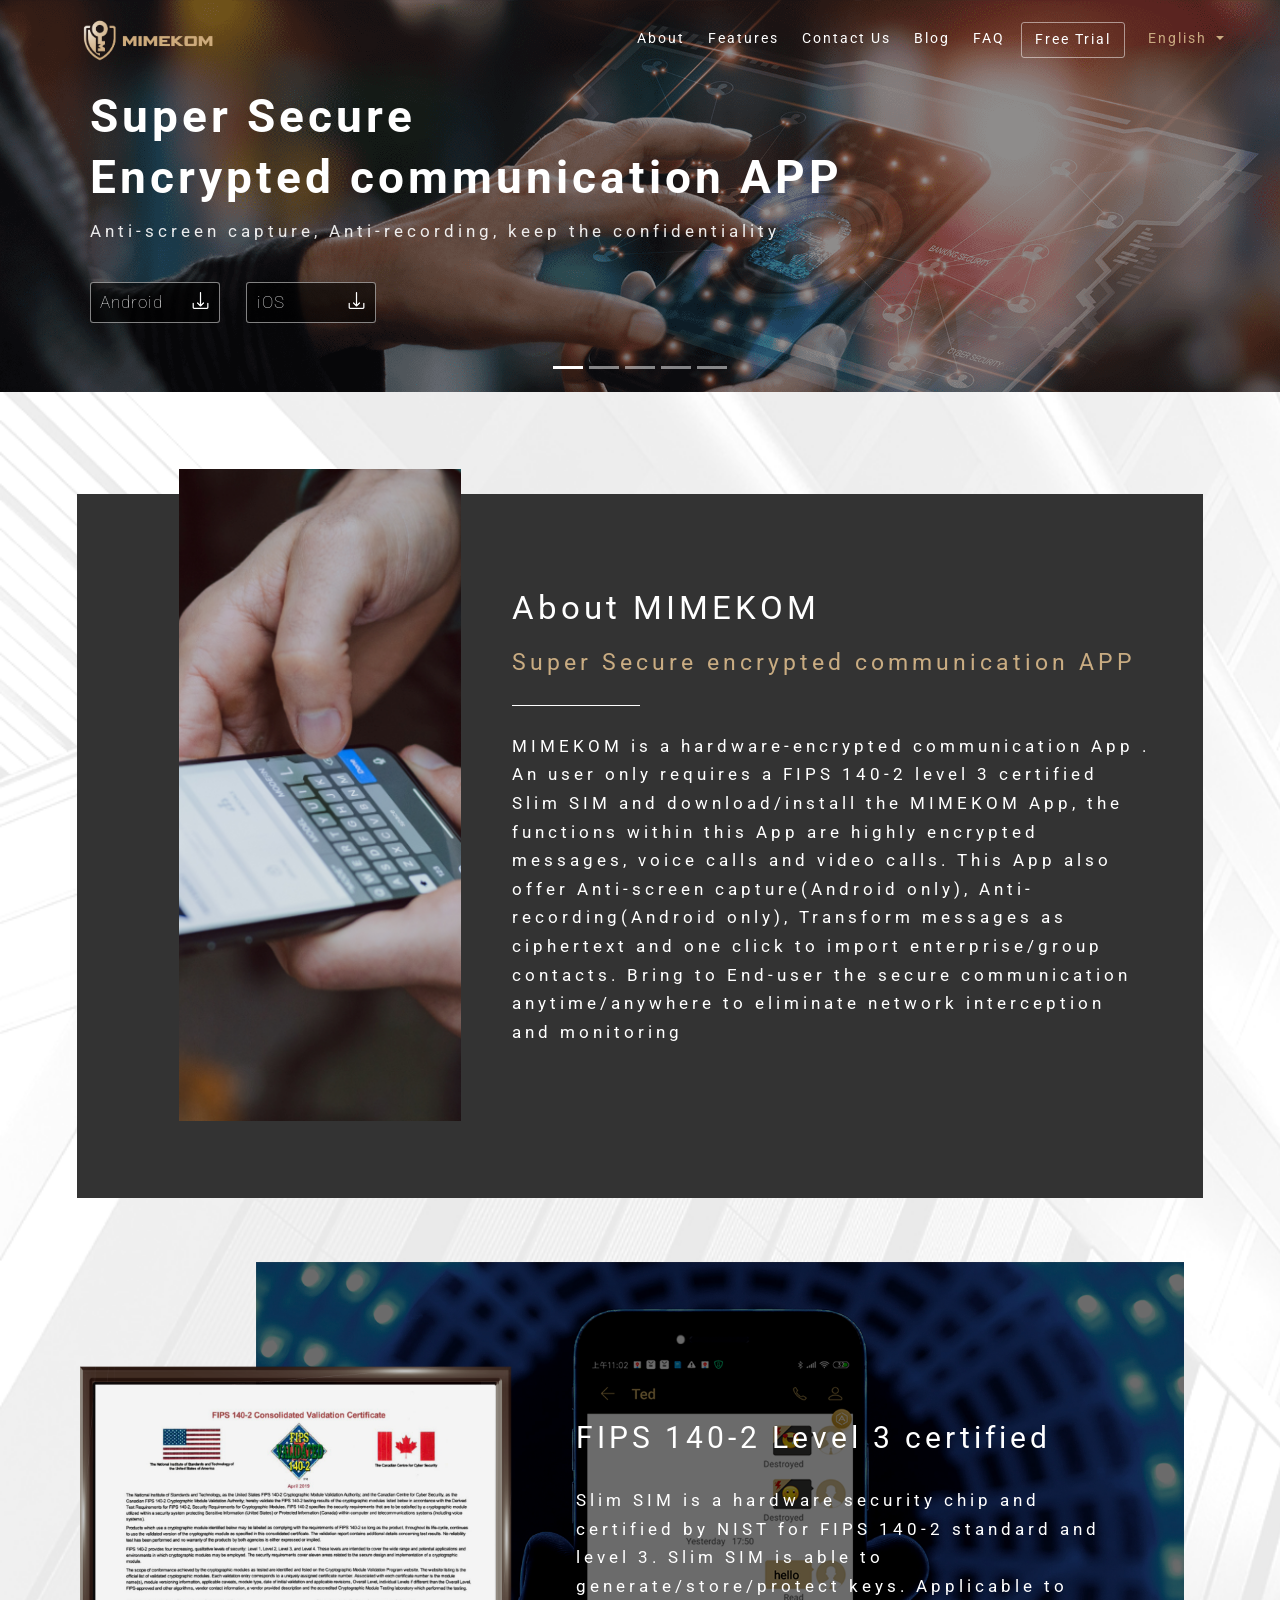
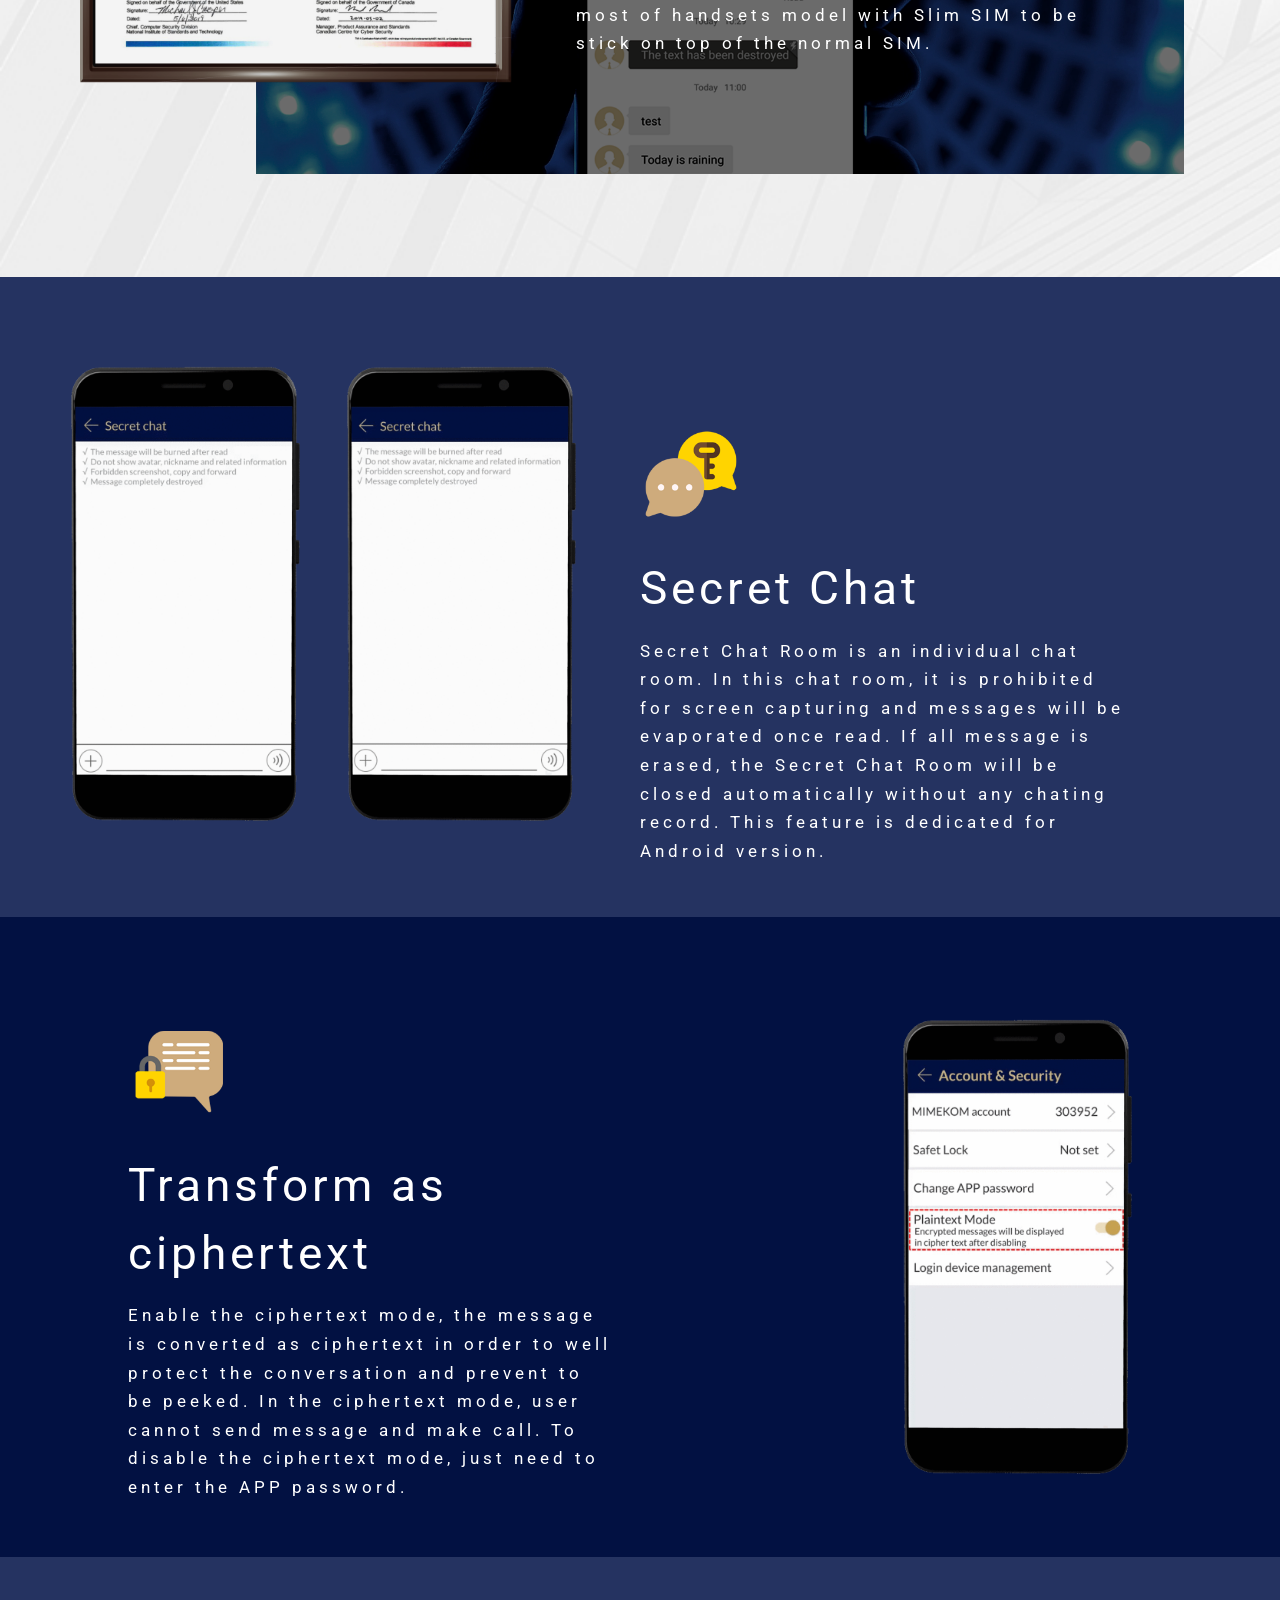
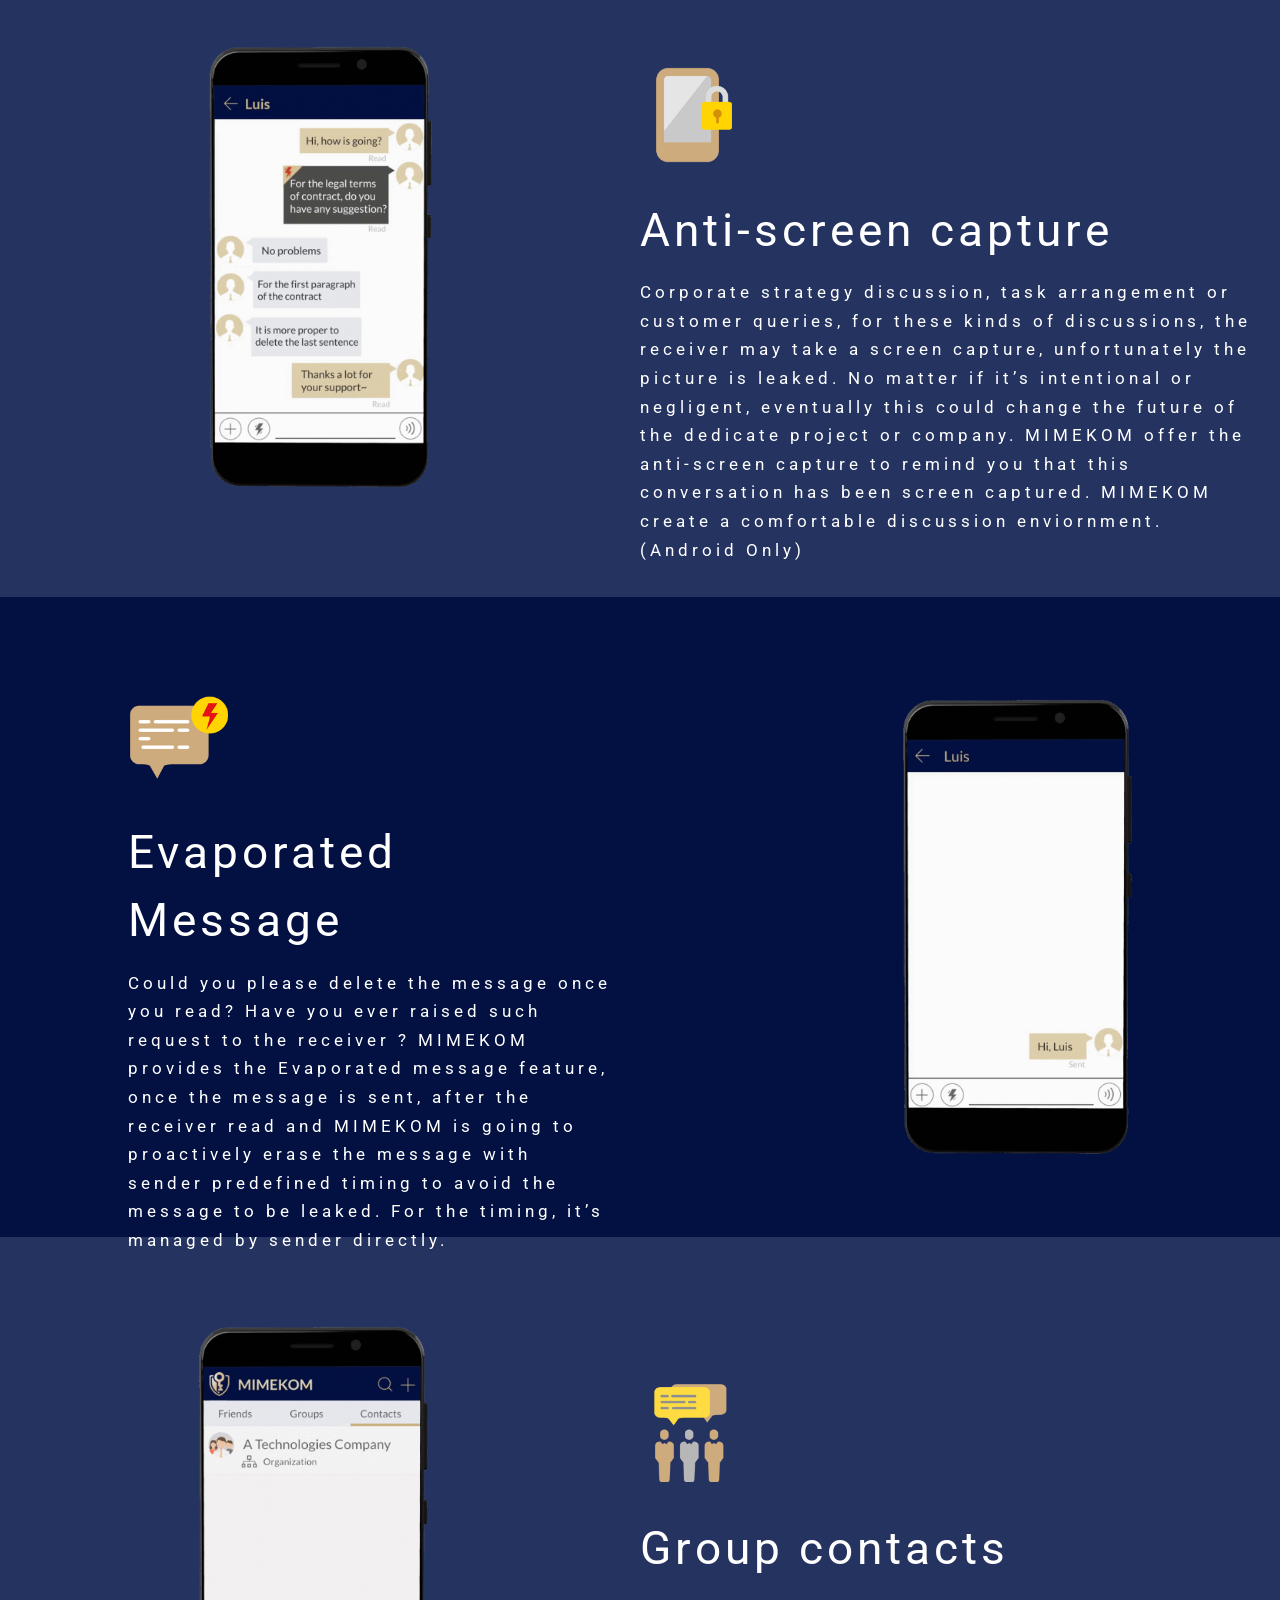
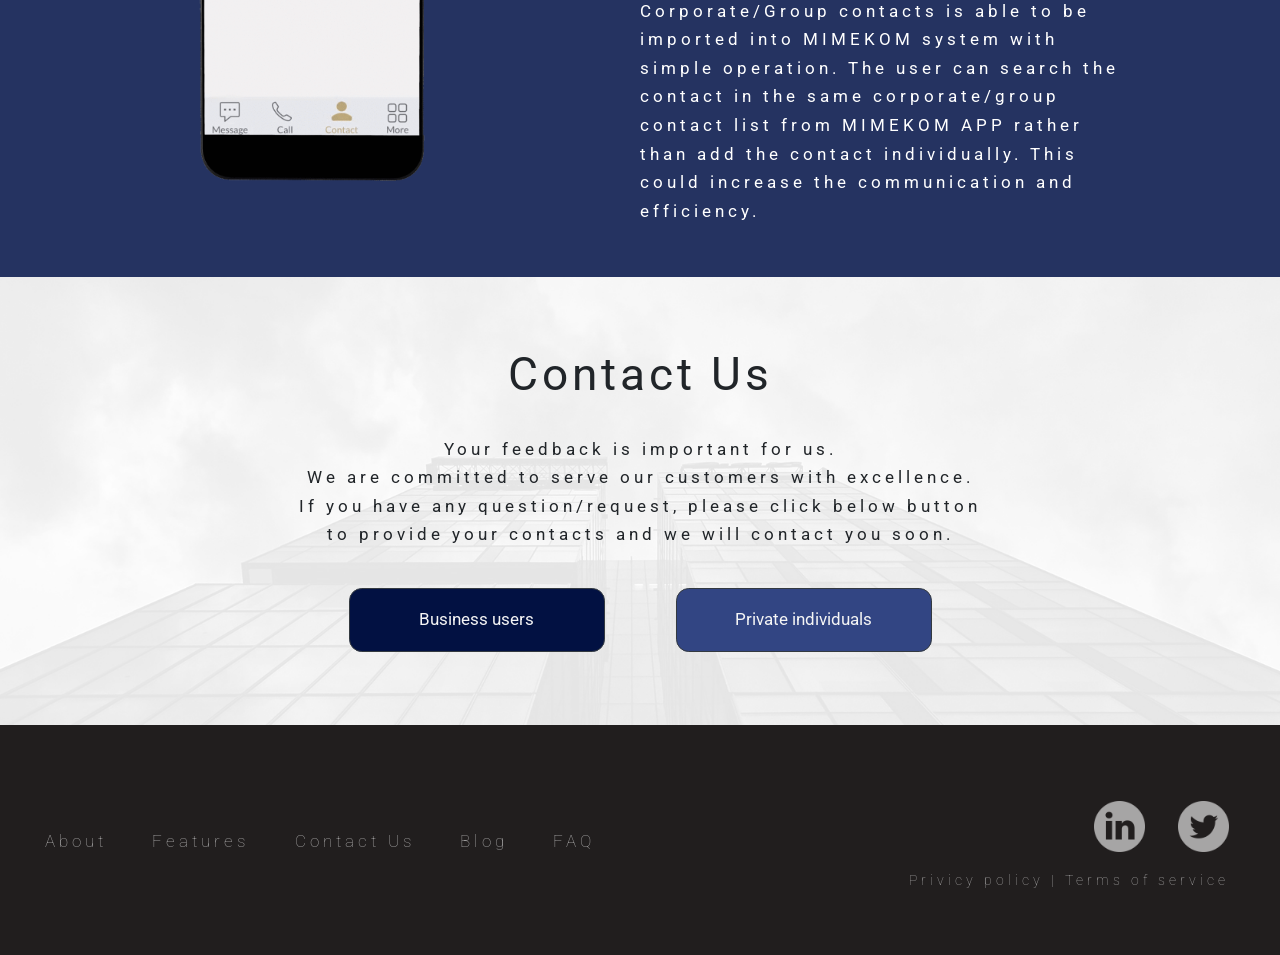
==== commit d7788867: "download offset" ====
--- a/EN/index.html
+++ b/EN/index.html
@@ -31,6 +31,7 @@
 <body>
 	<!-- navbar -->
 	<nav id="mainNav" class="navbar navbar-expand-md fixed-top navtop">
+		<!-- navtop css無效 -->
 		<div class="container">
 			<a class="navbar-brand js-scroll-trigger" href="index.html"><img class="nav-logo" src="../img/logo.png"></a>
 			<button class="navbar-toggler hamburger hamburger--collapse" type="button" data-toggle="collapse"
@@ -74,6 +75,7 @@
 			</div>
 		</div>
 	</nav>
+	
 	<!-- Title -->
 	<div id="Title">
 		<img src="../../img/homepage/title_bg_01.png" style="display: none;">
@@ -161,7 +163,7 @@
 					<img src="../img/download_icon_w.png">
 				</button>
 			</a>
-			<a href="android-dl.html">
+			<a href="android-dl.html#iosContent">
 				<button type="button" class="btn btn-outline-dark dl-btn">
 					<p class="lg-text" style="margin-bottom: 0;">iOS</p>
 					<img src="../img/download_icon_w.png">
@@ -445,54 +447,72 @@
 					<br>
 					1. Applicability<br>
 					This Privacy and Personal Data Protection Notice(hereinafter referred to as the "Notice") applies to the date and information which that may be used to identify identity collected by the Company for providing MIMEKOM software and services (hereinafter referred to as the "Software" and the "Service"). It also includes any data which may be used to identify the identity of the User that the Company processes to share with its business partners. The Notice shall not be applied to any companies other than the Company, nor shall it is applied to any person who is not employed or managed by the Company.<br>
-					<br>
-					2. Personal information security protection<br>
+					<br><br><br>
+					2. Personal information security protection<br><br>
 					2.1
 					The Company will properly store the personal data of each user in the data storage system, and adopt strict protective measures to prevent unauthorized personnel from contacting. To this end, the Company may provide the personal data of the User to its business partners or affiliated enterprises. Therefore, when it is necessary for such a business to entrust a third party to provide services, the Company will also strictly require it to comply with confidentiality obligations and take necessary inspection procedures to ensure that it will comply faithfully.<br>
+					<br>
 					2.2
 					The User understands and agrees that the Company may possess or disclose the account information of the User or equipment-related information to the governmental organization, judicial organization, or parents or guardians of minors, in accordance with legal requirements or in the situation that it is necessary to disclose within reasonable scope for the following purposes:<br>
+					<br>
 					2.2.1 Comply with laws and regulations or the requirements of government;<br>
+					<br>
 					2.2.2 It is necessary to provide the Software and the Service;<br>
+					<br>
 					2.2.3 It is necessary to prevent serious detriment to the rights and interests of others; or<br>
+					<br>
 					2.2.4 To exempt the User and the public from imminent danger to life, body, freedom, rights, and property.<br>
-					<br>
-					3. Purpose and categories of collecting personal data of the User<br>
+					<br><br><br>
+					3. Purpose and categories of collecting personal data of the User<br><br>
 					3.1 If the User downloads, installs, uses the Software, obtains an account, and logs in to become a user of the Software and the Service, the Company will request the User to provide its personal data, including but not limited to name, mobile phone number, mobile phone SIM Card number, e-mail address, etc.<br>
+					<br>
 					3.2 During the use of the Software and the Service, it may be necessary to collect and process the data of the equipment used by the User as follows:<br>
-					3.2.1 Basic information of the equipment:<br>
+					<br>
+					3.2.1 Basic information of the equipment:<br><br>
 					Including device ID, MAC address, brand, name of the APP installation file, APP version number, device resolution, system version number, and Bluetooth connection information.<br>
-					3.2.2 Network information:<br>
+					<br>
+					3.2.2 Network information:<br><br>
 					Including network connection status, connection mode, and network access rights of the chip manager.<br>
 					3.2.3 Personal information: including account information, contact information, etc.<br>
+					<br>
 					3.2.4 Application information: including whether the service is activated, etc.<br>
+					<br>
 					3.3  During the use of the Software, it is necessary to connect to the Internet and obtain or use the following device permissions or functions: storage, camera, contact, Bluetooth, microphone.<br>
-					<br>
+					<br><br><br>
 					4. Time Period, Territory, Recipients, and Methods of which the Personal Data is Used<br>
-					4.1 Time Period:<br>
-					4.1.1 The duration of the collection purpose based on the above.<br>
+					<br>
+					4.1 Time Period:<br><br>
+					4.1.1 The duration of the collection purpose based on the above.<br><br>
 					4.1.2 In accordance with applicable laws and regulations or the retention period stipulated in the contract.<br>
-					4.2 Territory:<br>
+					<br>
+					4.2 Territory:<br><br>
 					The location of the Company, the affiliated enterprises of the Company, and the business partners that have business dealings with the Company.<br>
-					4.3 Recipient:<br>
+					<br>
+					4.3 Recipient:<br><br>
 					The Company, its affiliated companies, and business partners that have business dealings with the Company.<br>
-					4.4 Method:<br>
+					<br>
+					4.4 Method:<br><br>
 					The personal data shall be used with automated or other non-automated means(e.g. verbal, writing, telephone, text message, e-mail, fax, electronic documents, news magazines, government bulletins, or website announcements, etc., and any proper means which comply with the contemporary technology).<br>
-					<br>
-					5. Collection, processing, utilization, and notification of personal data<br>
+					<br><br><br>
+					5. Collection, processing, utilization, and notification of personal data<br><br>
 					5.1
 					The User understands and agrees that the Company collects its personal data on and within the purpose of providing the Software and the Service. The Company promises to collect, process, use, and possess the personal data of the User in accordance with the provisions of the Personal Data Protection Act, and promises to use the above personal data on and within the purpose of providing the Software and the Service.<br>
+					<br>
 					5.2 The User may exercise the following rights regarding the personal data of the User held by the Company:<br>
+					<br>
 					5.2.1 The User may inquire regarding, request to review, or request a copy of its personal data from the Company.<br>
+					<br>
 					5.2.2 The User may supply or correct its personal data to the Company, but the User shall provide appropriate explanations first according to applicable laws and regulations.<br>
+					<br>
 					5.2.3 The User may demand the Company for the cessation of the collection, processing, or use of its personal data. The User may also demand the Company to erase its personal data. But if the personal data is necessary for the Company to perform the business duty, the Company may not comply with such demand.<br>
-					<br>
+					<br><br>
 					6. The User’s rights and interests that will be affected if the User elects not to provide its personal data<br>
 					The Company is required to collect, process, or use the personal data of the User for the above-mentioned purposes. If the User does not agree with the collection, processing, and use of its personal data made by the Company, or its personal data is incomplete, then the Company will not be able to provide the most flawless service for the User.<br>
-					<br>
-					7. Use of Link Pages<br>
+					<br><br>
+					7. Use of Link Pages<br><br>
 					The Software provides links to other websites which the User may click to enter other websites. But this method does not guarantee your privacy on such websites.<br>
-					<br>
-					8. Revisions of the Notice<br>
+					<br><br>
+					8. Revisions of the Notice<br><br>
 					In order to implement the intention to protect the privacy and personal data of the User, the Notice may be revised timely in response to any needs. The revised Notice will be published on the official website and the latest version of the Software simultaneously.<br>
 					<br><br><br><br><br>
 					<hr /><br>
@@ -501,54 +521,72 @@
 					<br>
 					1. Applicability<br>
 					This Privacy and Personal Data Protection Notice(hereinafter referred to as the "Notice") applies to the date and information which that may be used to identify identity collected by the Company for providing MIMEKOM software and services (hereinafter referred to as the "Software" and the "Service"). It also includes any data which may be used to identify the identity of the User that the Company processes to share with its business partners. The Notice shall not be applied to any companies other than the Company, nor shall it is applied to any person who is not employed or managed by the Company.<br>
-					<br>
-					2. Personal information security protection<br>
+					<br><br><br>
+					2. Personal information security protection<br><br>
 					2.1
 					The Company will properly store the personal data of each user in the data storage system, and adopt strict protective measures to prevent unauthorized personnel from contacting. To this end, the Company may provide the personal data of the User to its business partners or affiliated enterprises. Therefore, when it is necessary for such a business to entrust a third party to provide services, the Company will also strictly require it to comply with confidentiality obligations and take necessary inspection procedures to ensure that it will comply faithfully.<br>
+					<br>
 					2.2
 					The User understands and agrees that the Company may possess or disclose the account information of the User or equipment-related information to the governmental organization, judicial organization, or parents or guardians of minors, in accordance with legal requirements or in the situation that it is necessary to disclose within reasonable scope for the following purposes:<br>
+					<br>
 					2.2.1 Comply with laws and regulations or the requirements of government;<br>
+					<br>
 					2.2.2 It is necessary to provide the Software and the Service;<br>
+					<br>
 					2.2.3 It is necessary to prevent serious detriment to the rights and interests of others; or<br>
+					<br>
 					2.2.4 To exempt the User and the public from imminent danger to life, body, freedom, rights, and property.<br>
-					<br>
-					3. Purpose and categories of collecting personal data of the User<br>
+					<br><br><br>
+					3. Purpose and categories of collecting personal data of the User<br><br>
 					3.1 If the User downloads, installs, uses the Software, obtains an account, and logs in to become a user of the Software and the Service, the Company will request the User to provide its personal data, including but not limited to name, mobile phone number, mobile phone SIM Card number, e-mail address, etc.<br>
+					<br>
 					3.2 During the use of the Software and the Service, it may be necessary to collect and process the data of the equipment used by the User as follows:<br>
-					3.2.1 Basic information of the equipment:<br>
+					<br>
+					3.2.1 Basic information of the equipment:<br><br>
 					Including device ID, MAC address, brand, name of the APP installation file, APP version number, device resolution, system version number, and Bluetooth connection information.<br>
-					3.2.2 Network information:<br>
+					<br>
+					3.2.2 Network information:<br><br>
 					Including network connection status, connection mode, and network access rights of the chip manager.<br>
 					3.2.3 Personal information: including account information, contact information, etc.<br>
+					<br>
 					3.2.4 Application information: including whether the service is activated, etc.<br>
+					<br>
 					3.3  During the use of the Software, it is necessary to connect to the Internet and obtain or use the following device permissions or functions: storage, camera, contact, Bluetooth, microphone.<br>
-					<br>
+					<br><br><br>
 					4. Time Period, Territory, Recipients, and Methods of which the Personal Data is Used<br>
-					4.1 Time Period:<br>
-					4.1.1 The duration of the collection purpose based on the above.<br>
+					<br>
+					4.1 Time Period:<br><br>
+					4.1.1 The duration of the collection purpose based on the above.<br><br>
 					4.1.2 In accordance with applicable laws and regulations or the retention period stipulated in the contract.<br>
-					4.2 Territory:<br>
+					<br>
+					4.2 Territory:<br><br>
 					The location of the Company, the affiliated enterprises of the Company, and the business partners that have business dealings with the Company.<br>
-					4.3 Recipient:<br>
+					<br>
+					4.3 Recipient:<br><br>
 					The Company, its affiliated companies, and business partners that have business dealings with the Company.<br>
-					4.4 Method:<br>
+					<br>
+					4.4 Method:<br><br>
 					The personal data shall be used with automated or other non-automated means(e.g. verbal, writing, telephone, text message, e-mail, fax, electronic documents, news magazines, government bulletins, or website announcements, etc., and any proper means which comply with the contemporary technology).<br>
-					<br>
-					5. Collection, processing, utilization, and notification of personal data<br>
+					<br><br><br>
+					5. Collection, processing, utilization, and notification of personal data<br><br>
 					5.1
 					The User understands and agrees that the Company collects its personal data on and within the purpose of providing the Software and the Service. The Company promises to collect, process, use, and possess the personal data of the User in accordance with the provisions of the Personal Data Protection Act, and promises to use the above personal data on and within the purpose of providing the Software and the Service.<br>
+					<br>
 					5.2 The User may exercise the following rights regarding the personal data of the User held by the Company:<br>
+					<br>
 					5.2.1 The User may inquire regarding, request to review, or request a copy of its personal data from the Company.<br>
+					<br>
 					5.2.2 The User may supply or correct its personal data to the Company, but the User shall provide appropriate explanations first according to applicable laws and regulations.<br>
+					<br>
 					5.2.3 The User may demand the Company for the cessation of the collection, processing, or use of its personal data. The User may also demand the Company to erase its personal data. But if the personal data is necessary for the Company to perform the business duty, the Company may not comply with such demand.<br>
-					<br>
+					<br><br>
 					6. The User’s rights and interests that will be affected if the User elects not to provide its personal data<br>
 					The Company is required to collect, process, or use the personal data of the User for the above-mentioned purposes. If the User does not agree with the collection, processing, and use of its personal data made by the Company, or its personal data is incomplete, then the Company will not be able to provide the most flawless service for the User.<br>
-					<br>
-					7. Use of Link Pages<br>
+					<br><br>
+					7. Use of Link Pages<br><br>
 					The Software provides links to other websites which the User may click to enter other websites. But this method does not guarantee your privacy on such websites.<br>
-					<br>
-					8. Revisions of the Notice<br>
+					<br><br>
+					8. Revisions of the Notice<br><br>
 					In order to implement the intention to protect the privacy and personal data of the User, the Notice may be revised timely in response to any needs. The revised Notice will be published on the official website and the latest version of the Software simultaneously.<br>
 					<br><br><br><br><br>
 				</div>
--- a/EN/css/scrolling-nav.css
+++ b/EN/css/scrolling-nav.css
@@ -4,7 +4,8 @@
   letter-spacing: 0;
   transition: top 0.5s;
 }
-.navtop {
+.navtop { 
+  /* 無效 */
   background-color: rgba(0, 0, 0, 0);
   -moz-transition: background-color 0.4s ease;
   -ms-transition: background-color 0.4s ease;
@@ -14,6 +15,7 @@
 }
 .navscrolled {
   background-color: #022142;
+  /* background-color: #dbdfe2; */
   -moz-transition: background-color 0.4s ease;
   -ms-transition: background-color 0.4s ease;
   -o-transition: background-color 0.4s ease;
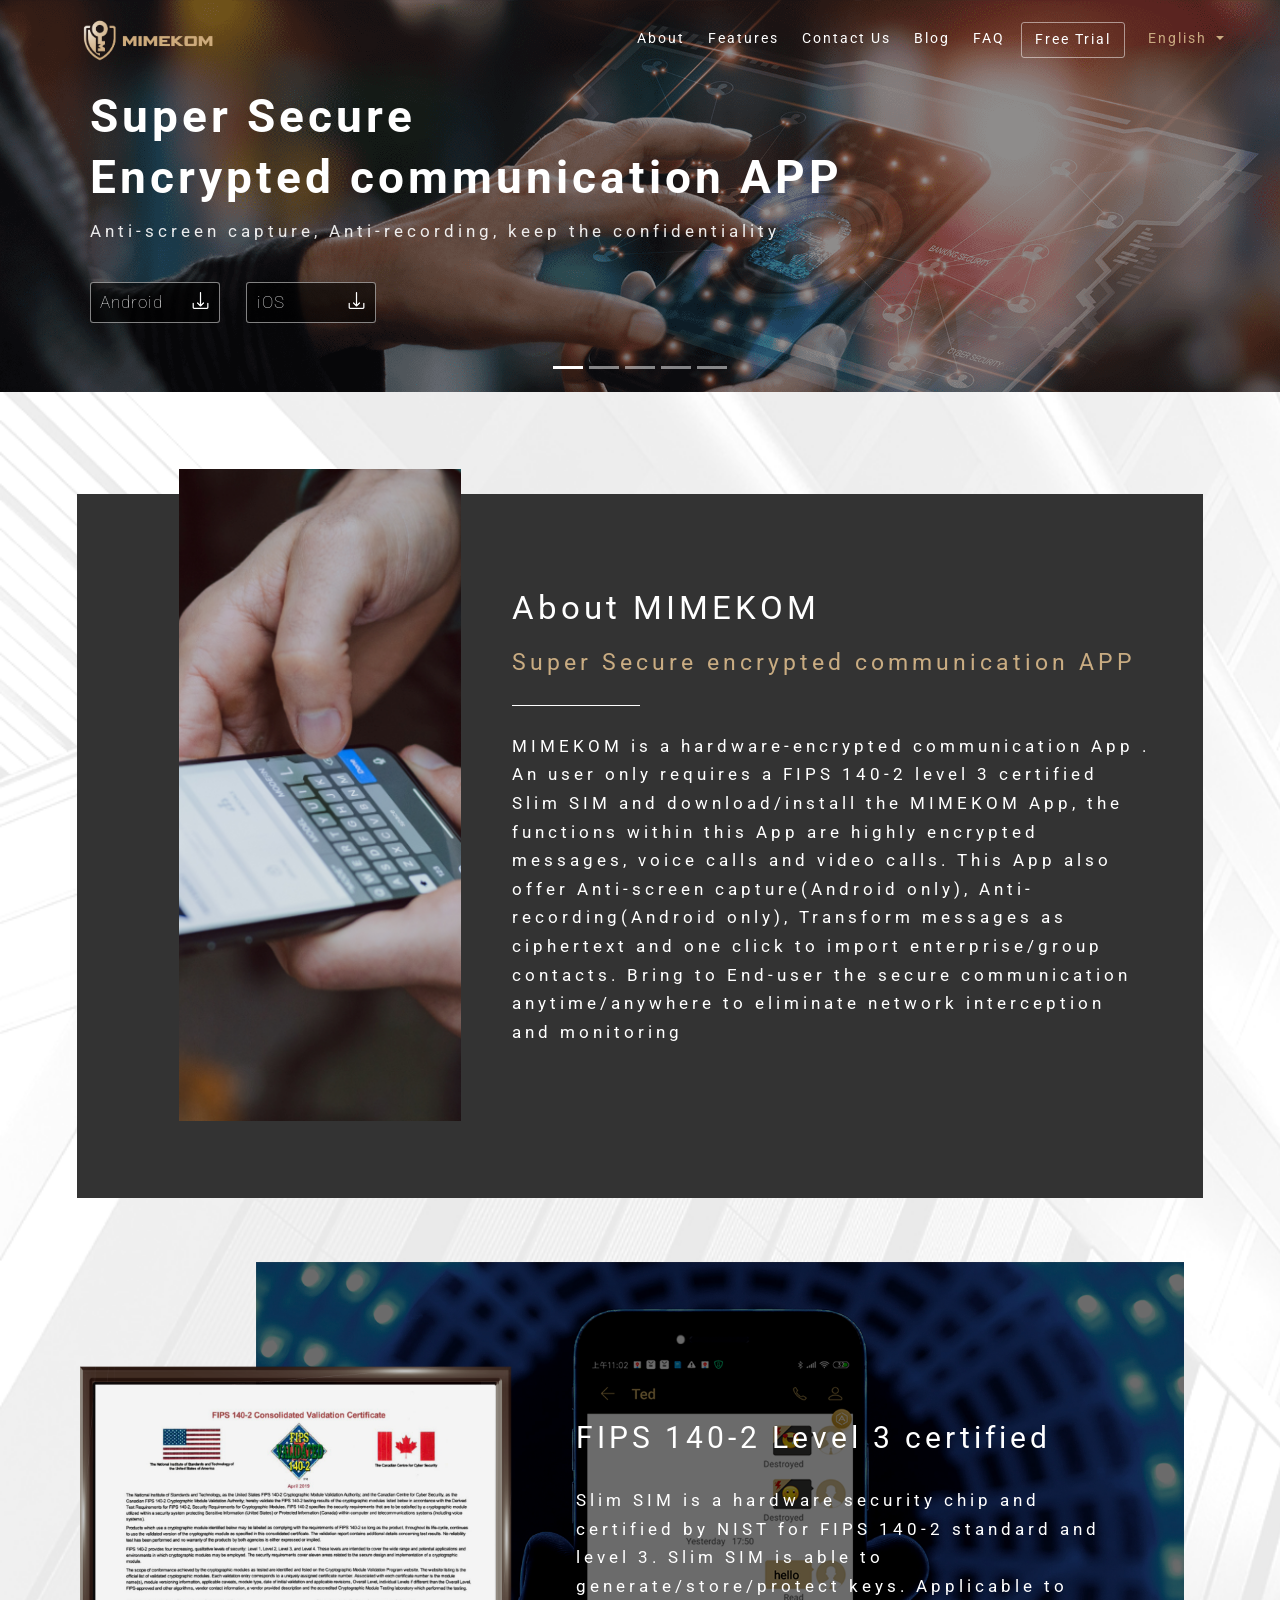
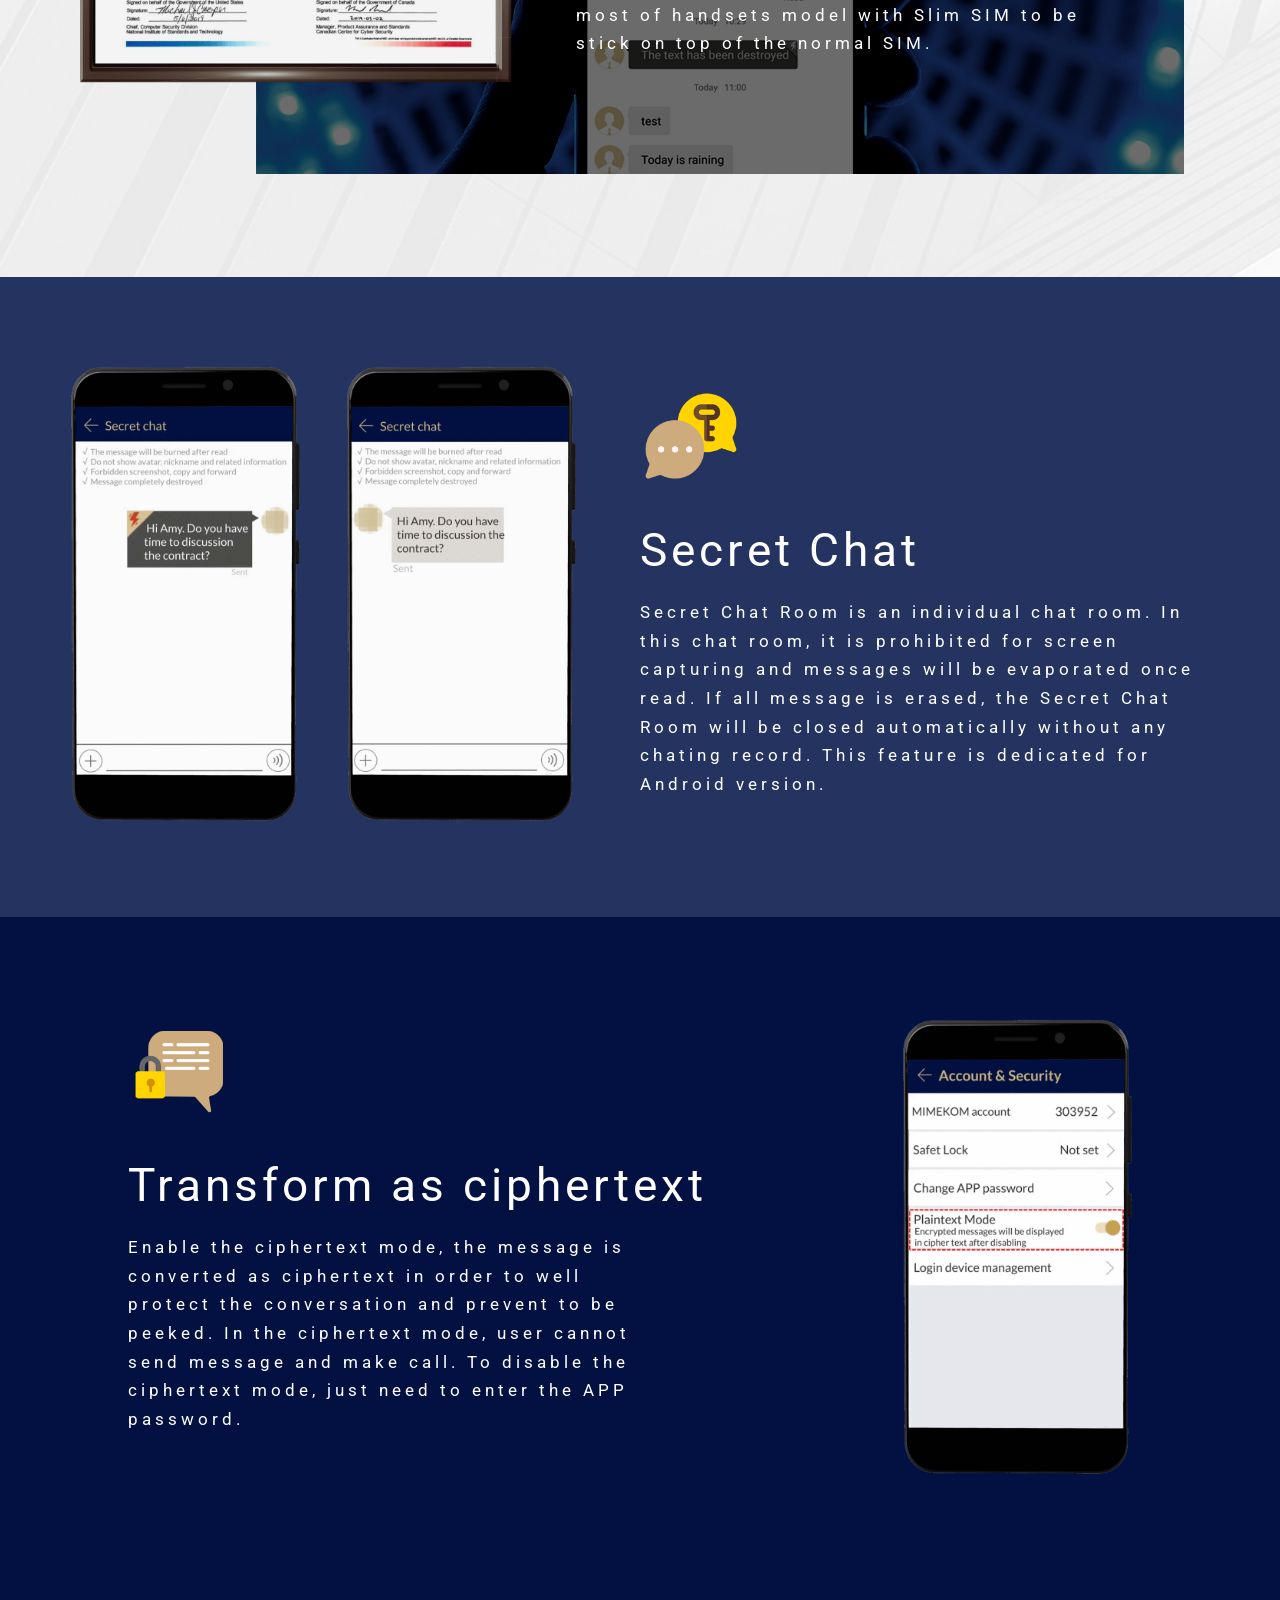
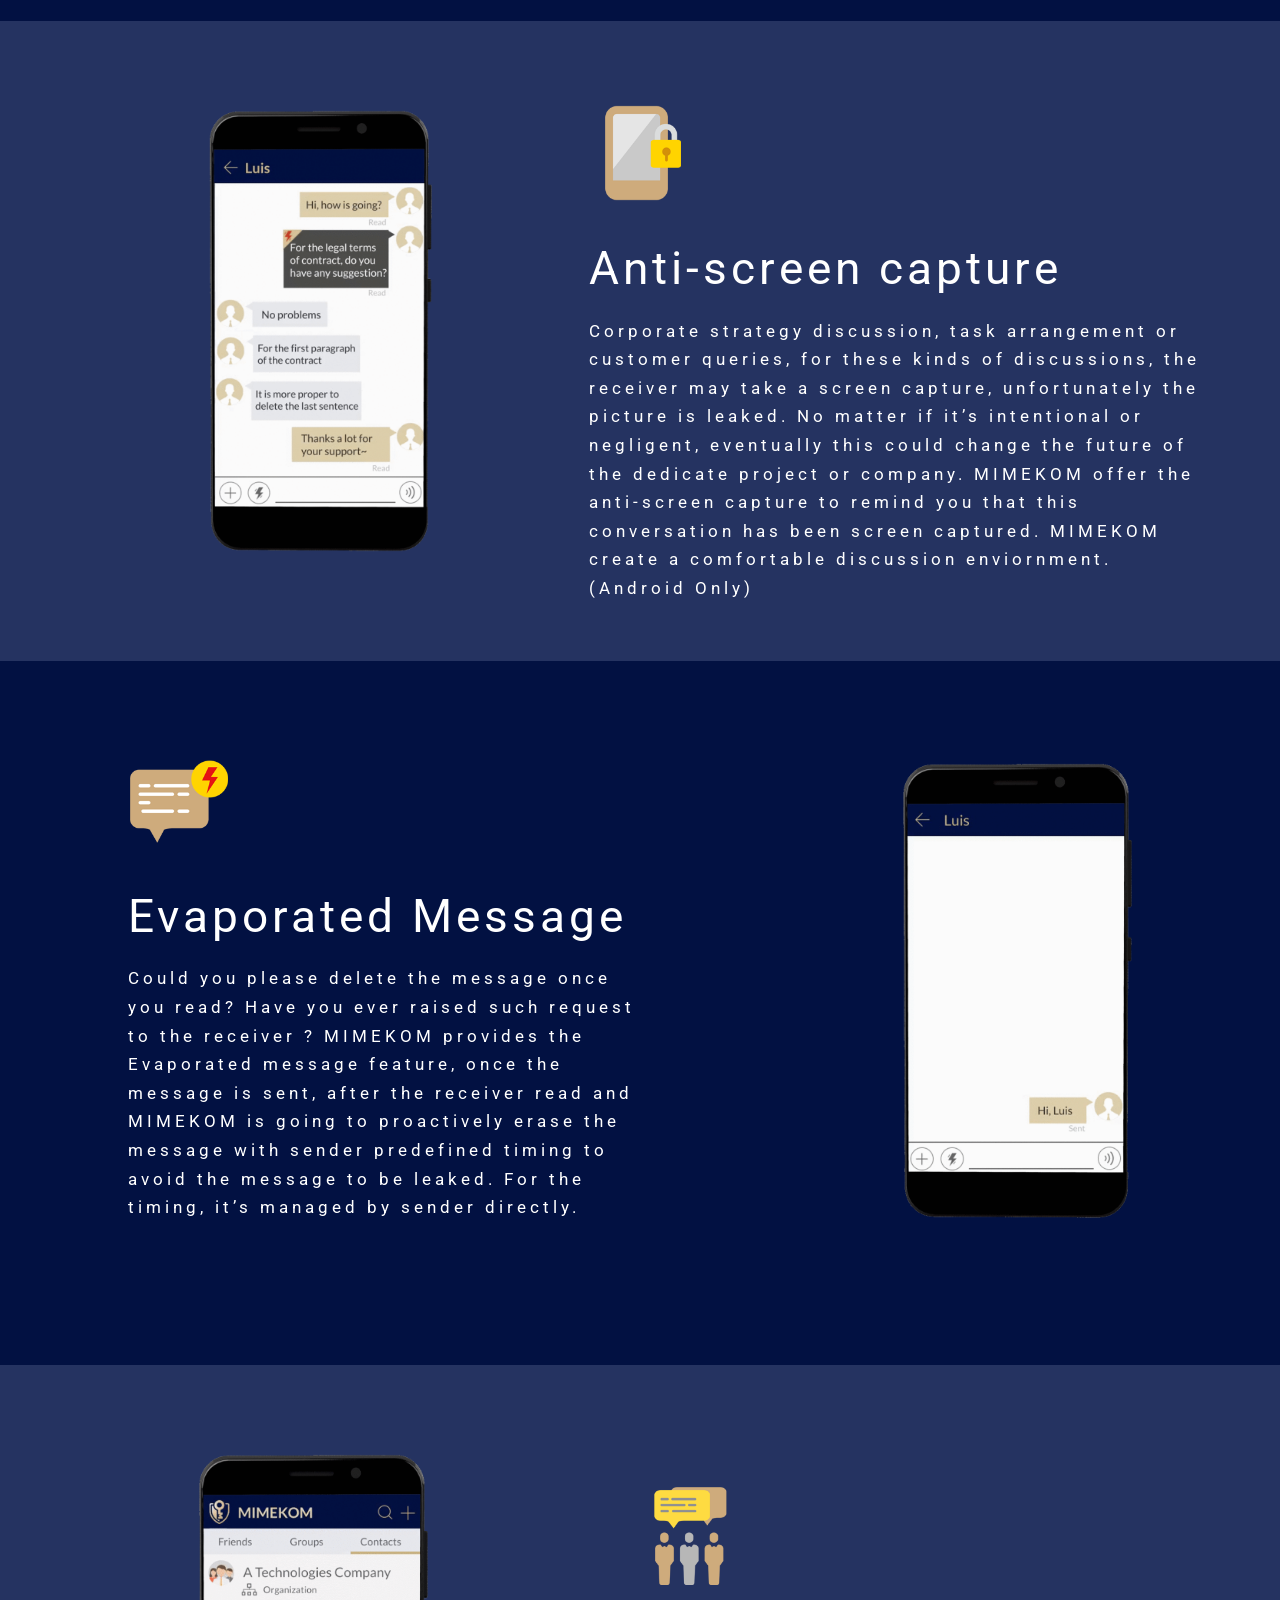
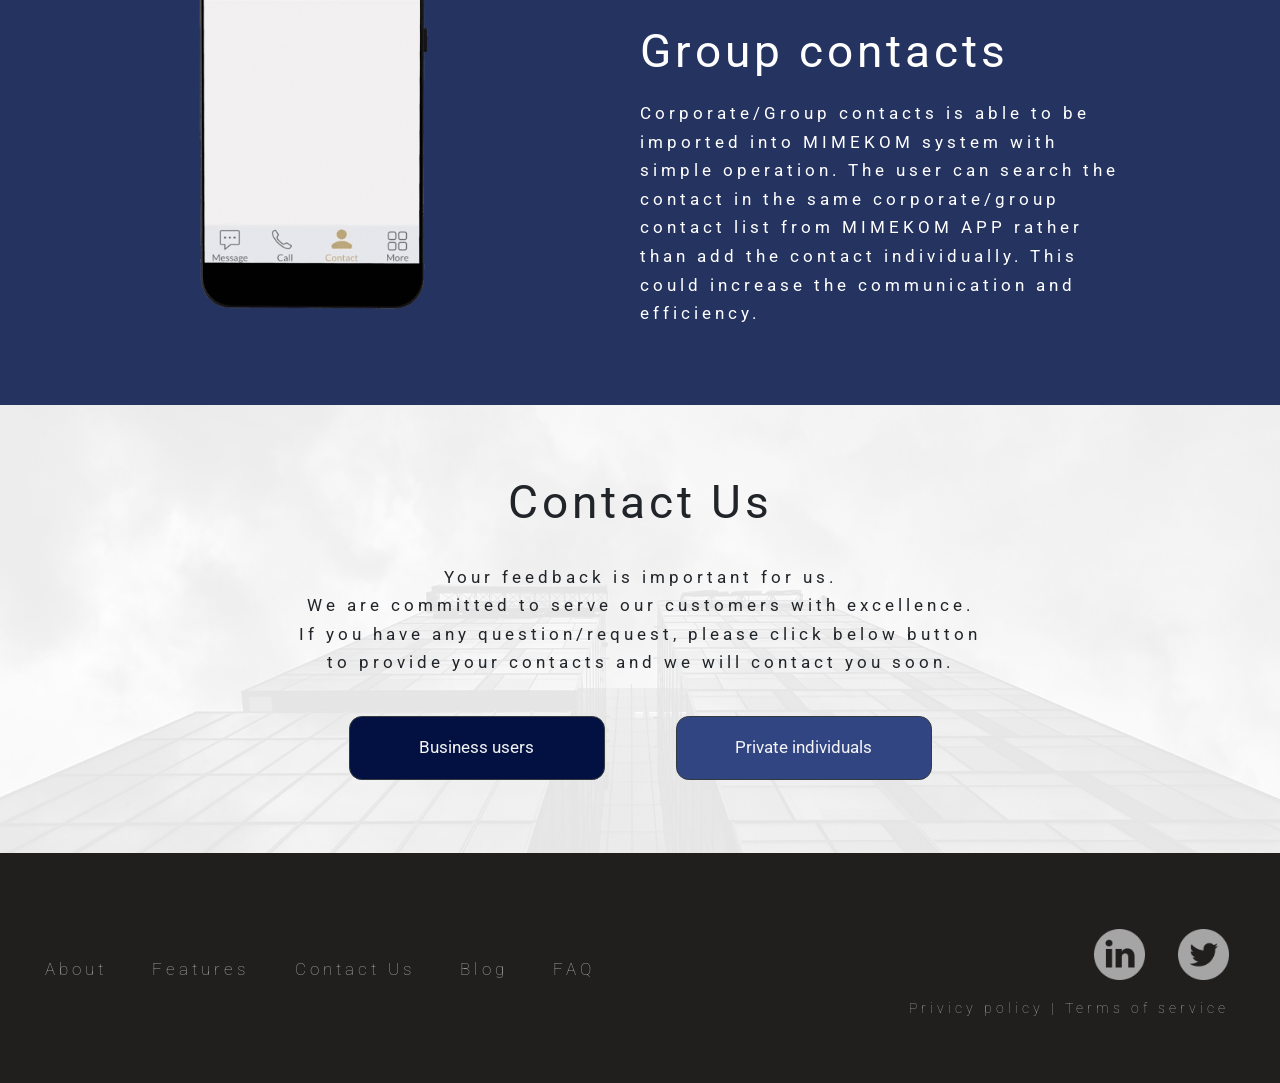
==== commit 9f000f9b: "1/26 css update" ====
--- a/EN/index.html
+++ b/EN/index.html
@@ -115,7 +115,7 @@
 						<div class="title-text">
 							<h1 class="lg-title">Slim SIM</h1>
 							<h1 class="lg-title">Own your key</h1>
-							<p class="lg-text">Use your own key during communication to ensure end to end encryption.</p>
+							<p class="lg-text">Use your own key during communication to ensure end to end encryption</p>
 						</div>
 					</div>
 				</div>
--- a/EN/css/homepage/homepage.css
+++ b/EN/css/homepage/homepage.css
@@ -85,11 +85,12 @@
 #Return-top .upper-part {
     background-color: #021142;
     color: white;
-    height: 12vw;
+    height: 10rem;
+    /* height: 12vw;
     min-height: 8rem;
-    max-height: 10rem;
+    max-height: 10rem; */
     width: 4vw;
-    padding: 1vw;
+    /* padding: 1vw; */
     text-decoration: none;
     display: flex;
     align-items: center;
@@ -124,7 +125,7 @@
     width: 88%;
     margin-left: 6%;
     margin-right: 6%;
-    height: 45vw;
+    height: 47vw;
 }
 #Information .about-mimekom .play-video {
     display: flex;
@@ -240,7 +241,7 @@
 #Feature .dark-block {
     background-color: #021142;
     width: 100%;
-    height: 50vw;
+    height: 55vw;
 }
 #Feature .block1 .block .phone1 {
     background-image: url("../../img/homepage/1.gif");
@@ -318,7 +319,7 @@
 #Feature .block3 .block .text {
     position: relative;
     top: -35vw;
-    left: 50vw;
+    left: 46vw;
     width: 48vw;
     height: 40vw;
     color: white;
@@ -346,7 +347,7 @@
     position: relative;
     top: 7vw;
     left: 10vw;
-    width: 38vw;
+    width: 40vw;
     height: 40vw;
     color: white;
 }
--- a/EN/css/homepage/homepage_rwd.css
+++ b/EN/css/homepage/homepage_rwd.css
@@ -1,6 +1,28 @@
+@media all and (max-width: 1700px) {
+    #Feature .block1 .block .text{
+        width: 44vw;
+        top: -35vw;
+    }
+    #Feature .block2 .block .text{
+        width: 46vw;
+    }
+    #Feature .block2 .block .text .lg-text{
+        width: 42vw;
+    }
+    #Feature .block3 .block .text{
+        top: -37vw;
+    }
+    #Feature .block5 .block .text{
+        top:-34vw;
+    }
+}
+
 @media all and (max-width: 1500px) {
     #Information .lg-title {
         font-size: 2.5rem;
+    }
+    #Feature .block2 .block .text .lg-text{
+        width: 40vw;
     }
 }
 
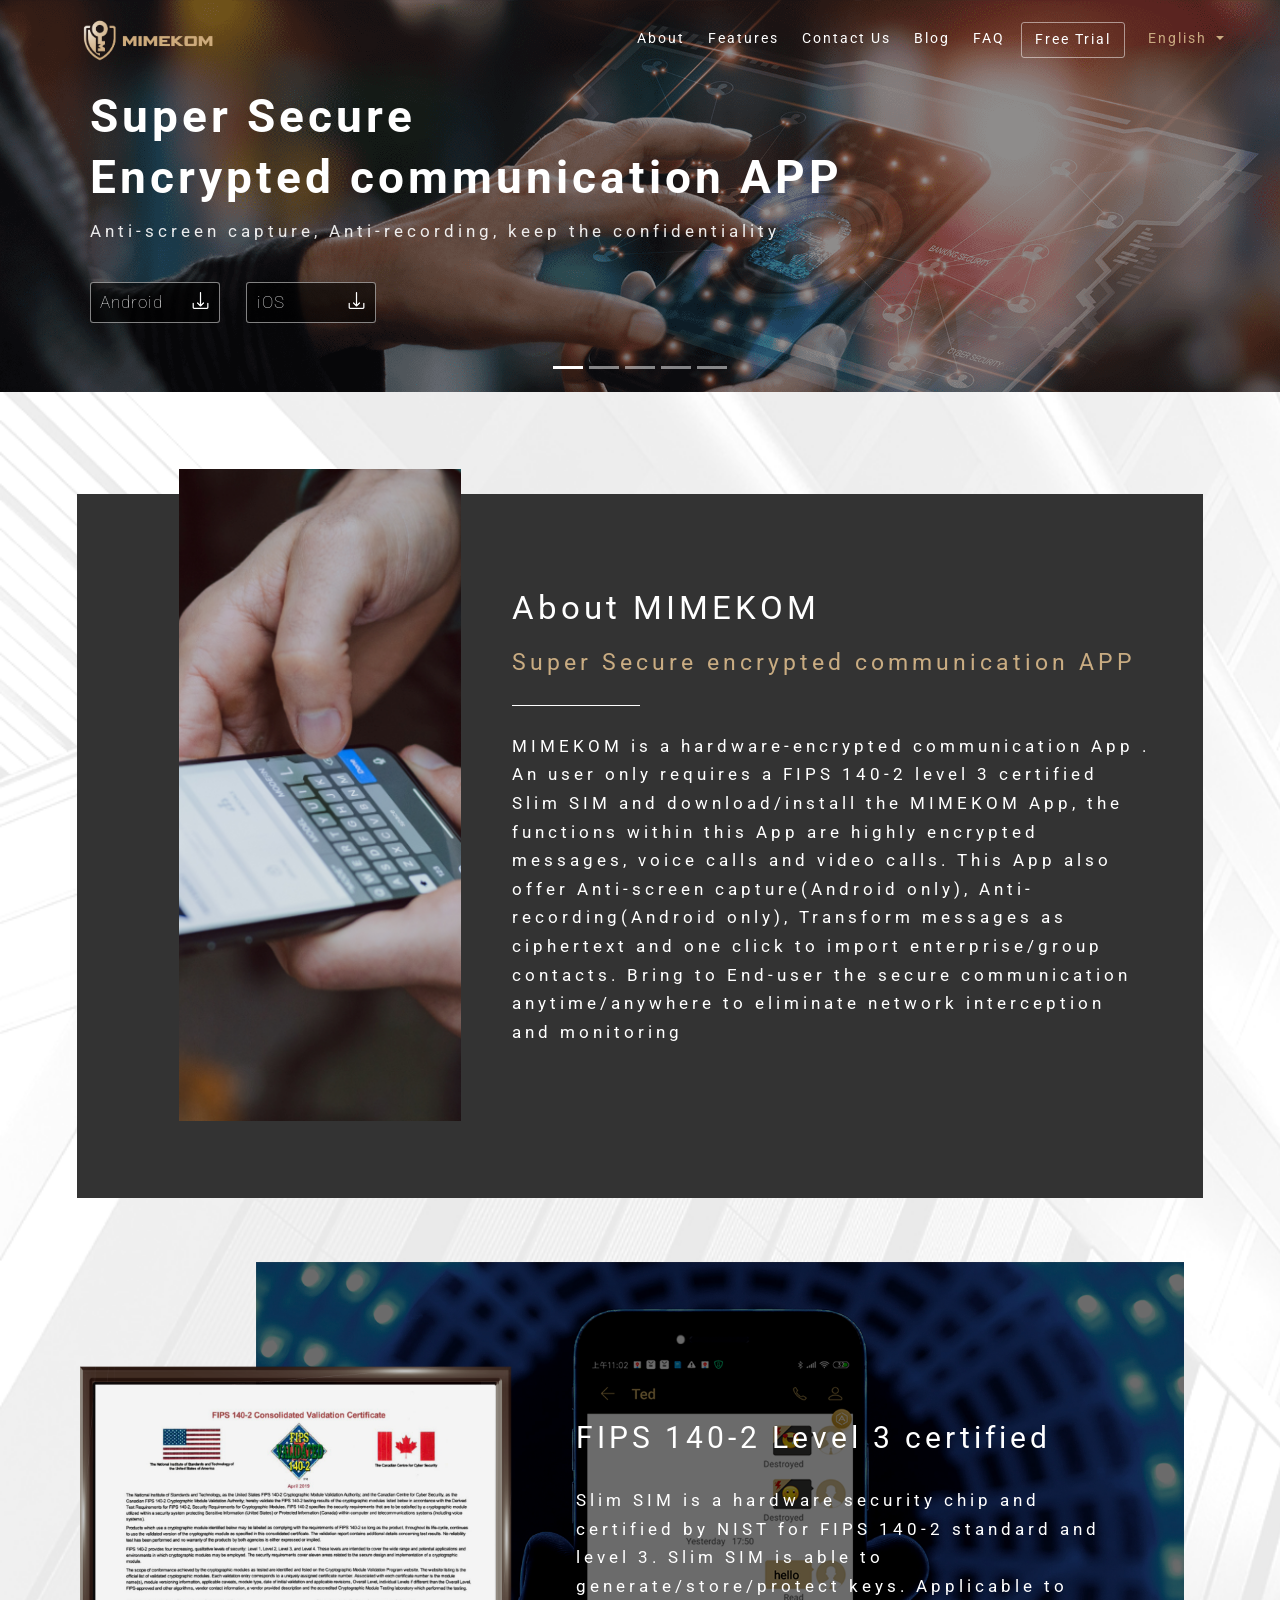
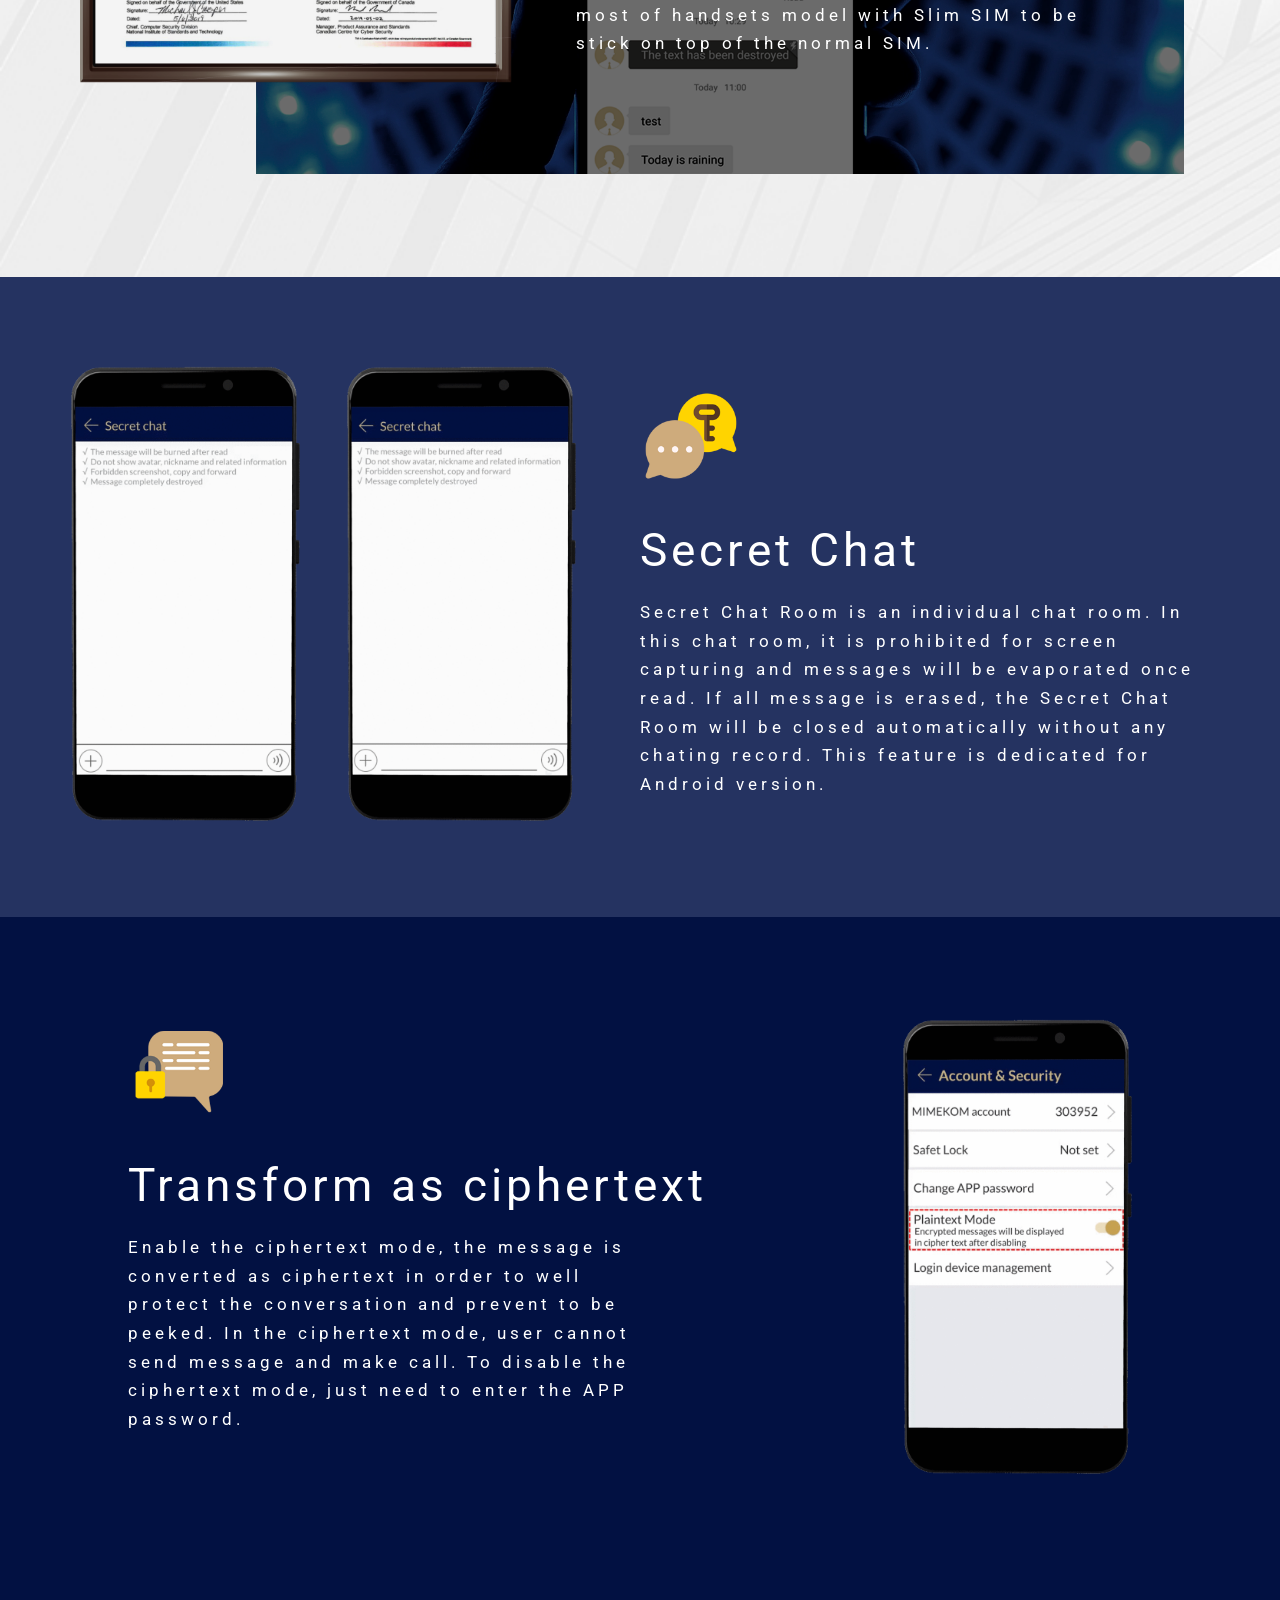
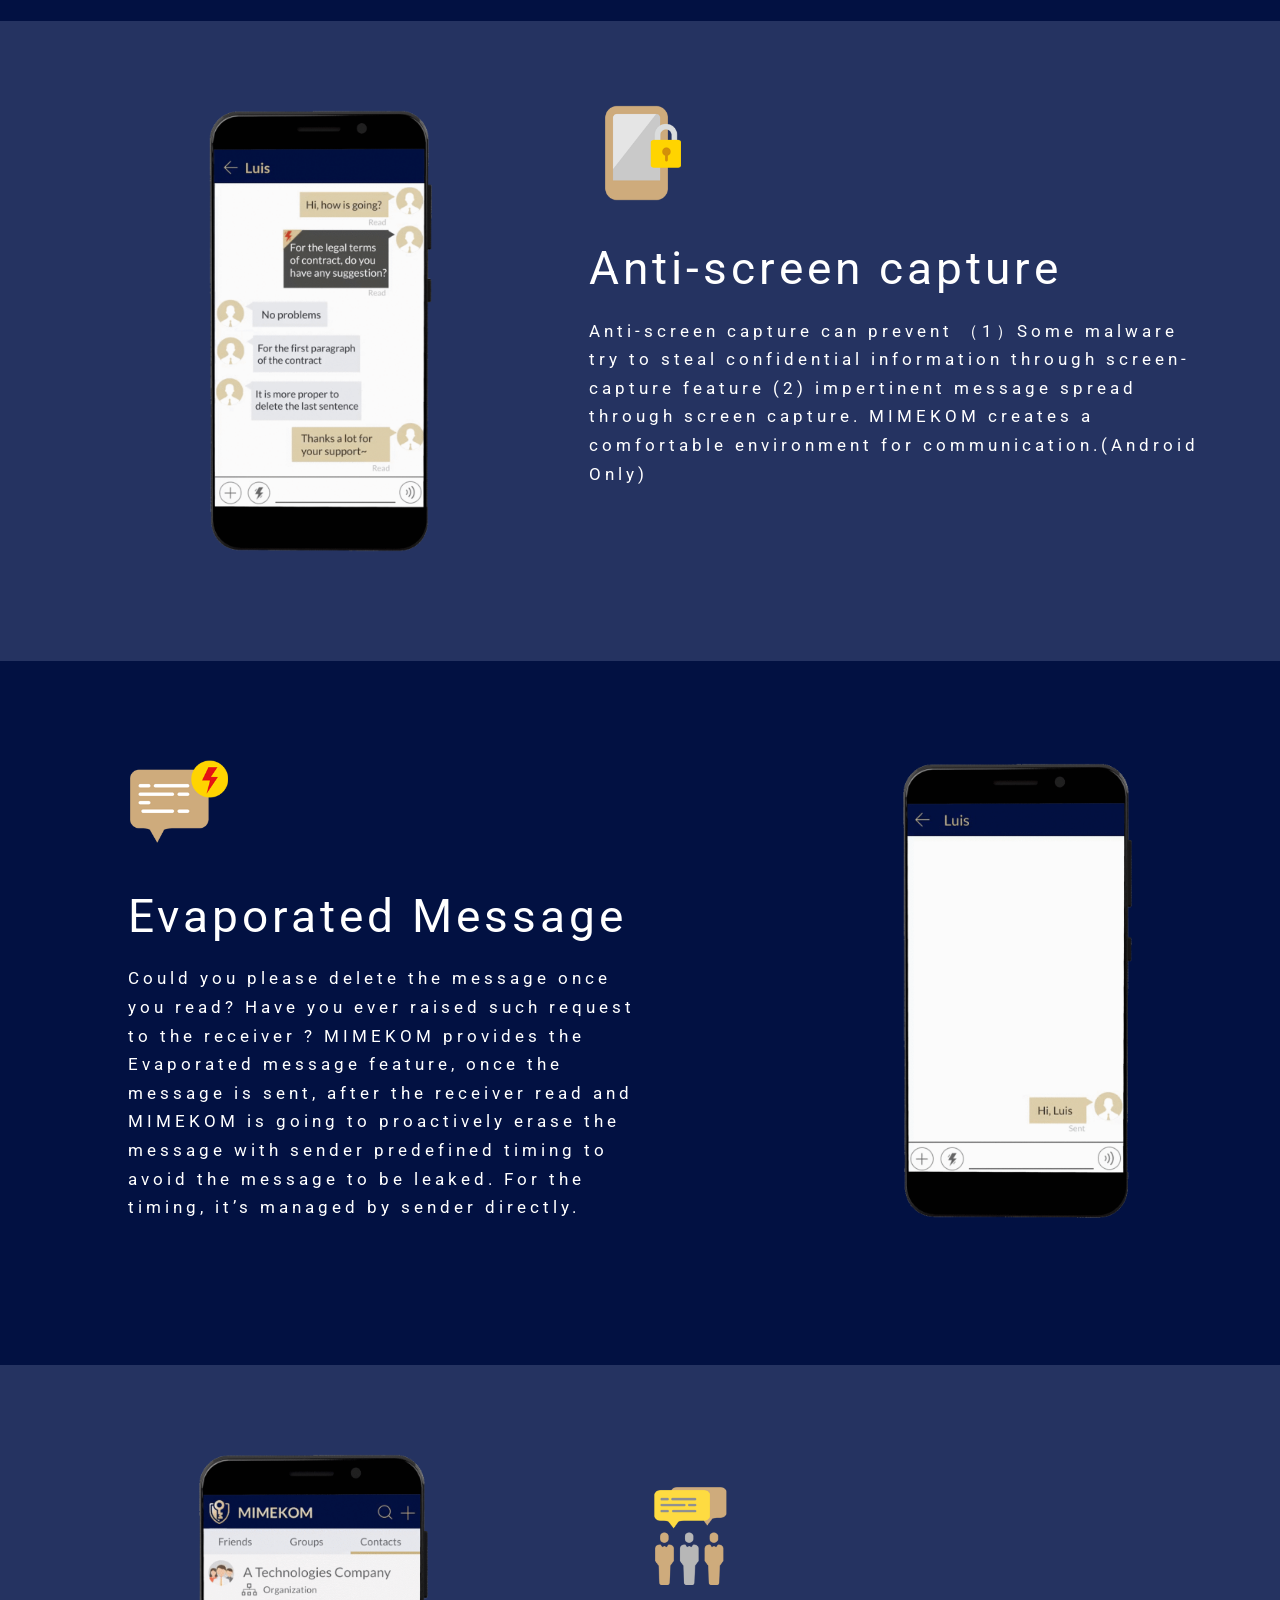
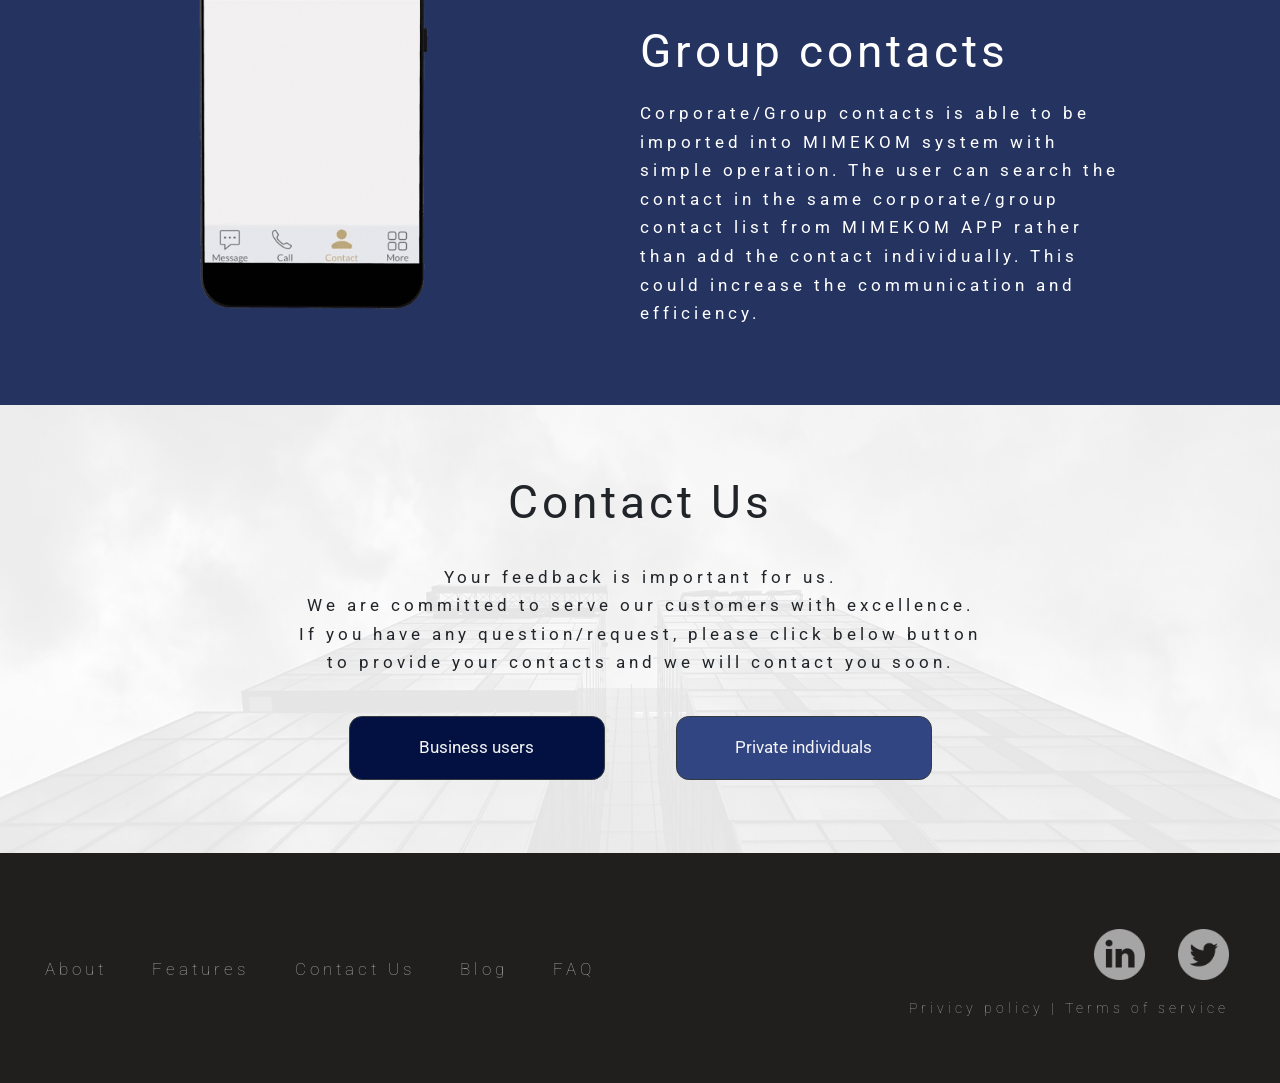
==== commit 9097b15b: "en text" ====
--- a/EN/index.html
+++ b/EN/index.html
@@ -278,14 +278,14 @@
 				<div class="text" data-aos="fade-up" data-aos-once="true">
 					<div class="icon"></div>
 					<p class="lg-title">Anti-screen capture</p>
-					<p class="lg-text">Corporate strategy discussion, task arrangement or customer queries, for these kinds of discussions, the receiver may take a screen capture, unfortunately the picture is leaked. No matter if it’s intentional or negligent, eventually this could change the future of the dedicate project or company. MIMEKOM offer the anti-screen capture to remind you that this conversation has been screen captured. MIMEKOM create a comfortable discussion enviornment.(Android Only)</p>
+					<p class="lg-text">Anti-screen capture can prevent （1）Some malware try to steal confidential information through screen-capture feature (2) impertinent message spread through screen capture. MIMEKOM creates a comfortable environment for communication.(Android Only)</p>
 				</div>
 			</div>
 			<div class="block-mobile">
 				<div class="text">
 					<div class="icon"></div>
 					<p class="xl-title">Anti-screen capture</p>
-					<p class="md-title">Corporate strategy discussion, task arrangement or customer queries, for these kinds of discussions, the receiver may take a screen capture, unfortunately the picture is leaked. No matter if it’s intentional or negligent, eventually this could change the future of the dedicate project or company. MIMEKOM offer the anti-screen capture to remind you that this conversation has been screen captured. MIMEKOM create a comfortable discussion enviornment.(Android Only)</p>
+					<p class="md-title">Anti-screen capture can prevent （1）Some malware try to steal confidential information through screen-capture feature (2) impertinent message spread through screen capture. MIMEKOM creates a comfortable environment for communication.(Android Only)</p>
 				</div>
 				<div class="phone4 phone"></div>
 			</div>
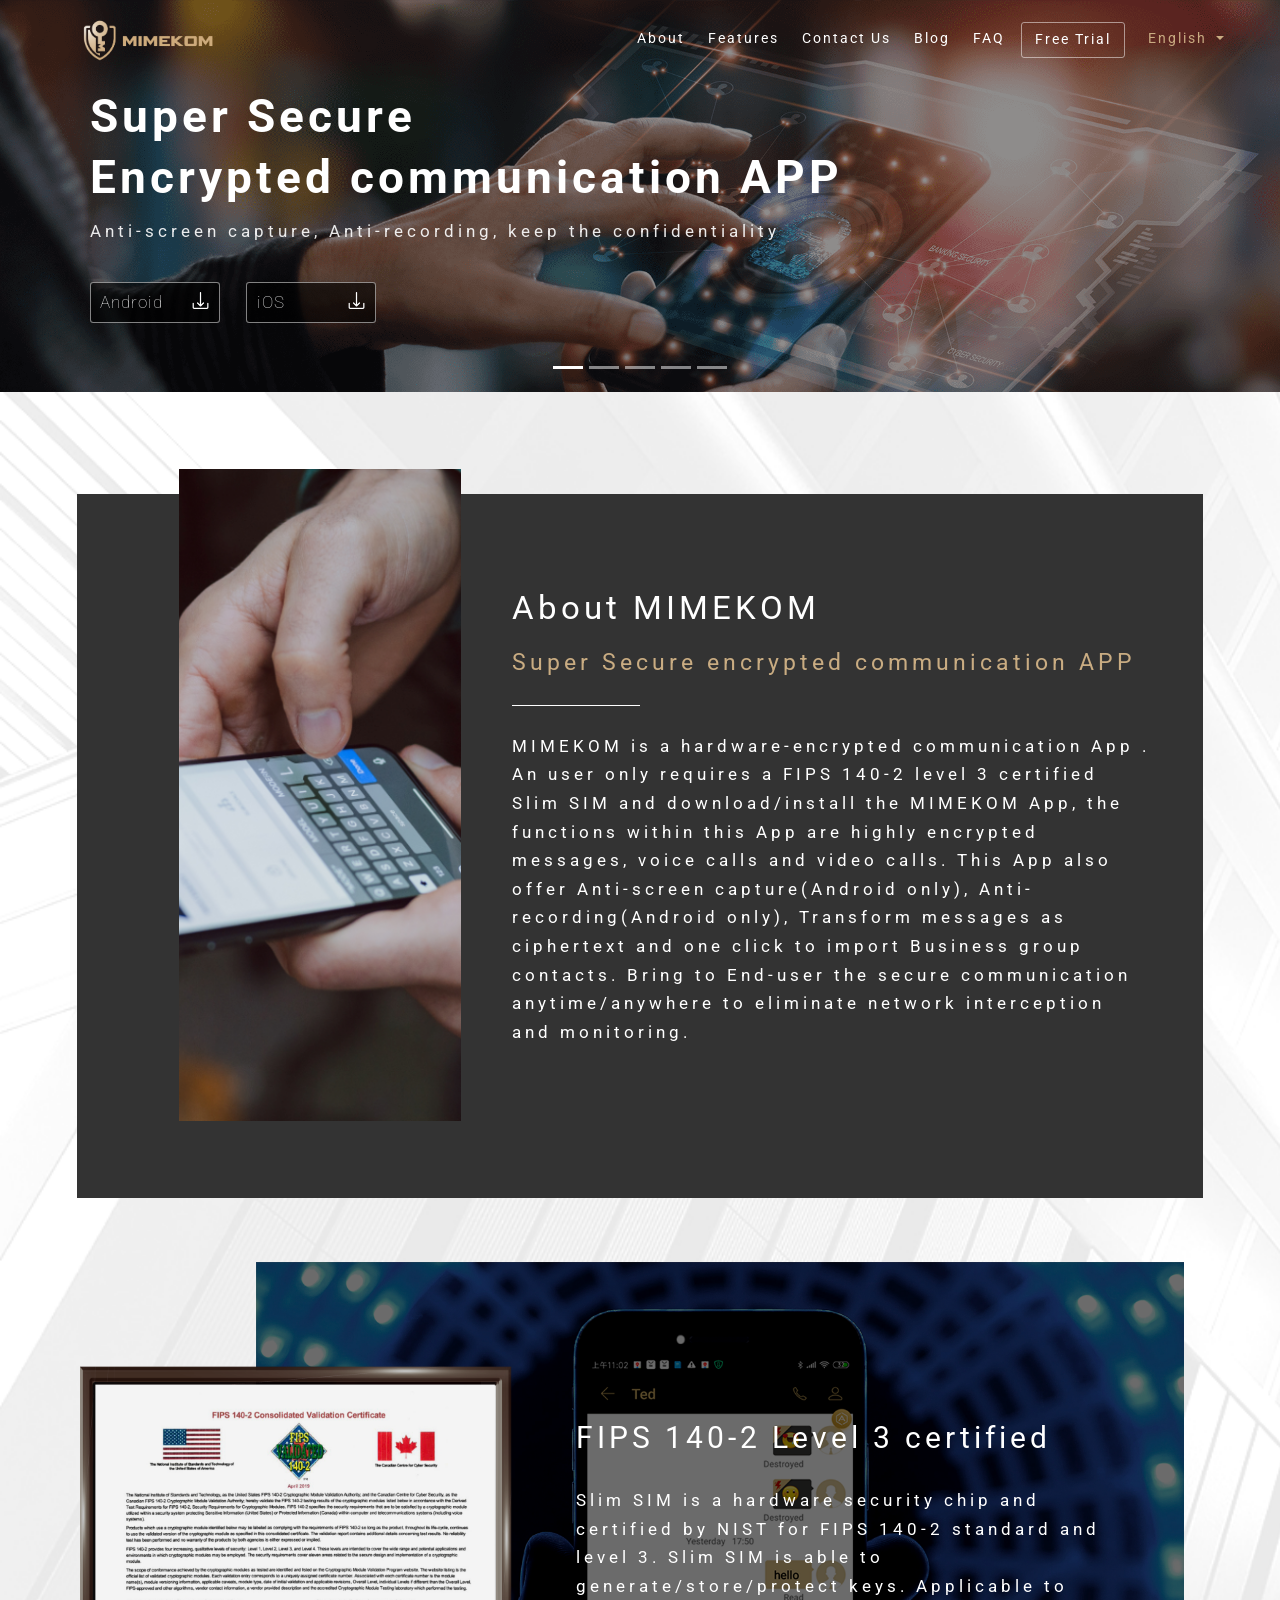
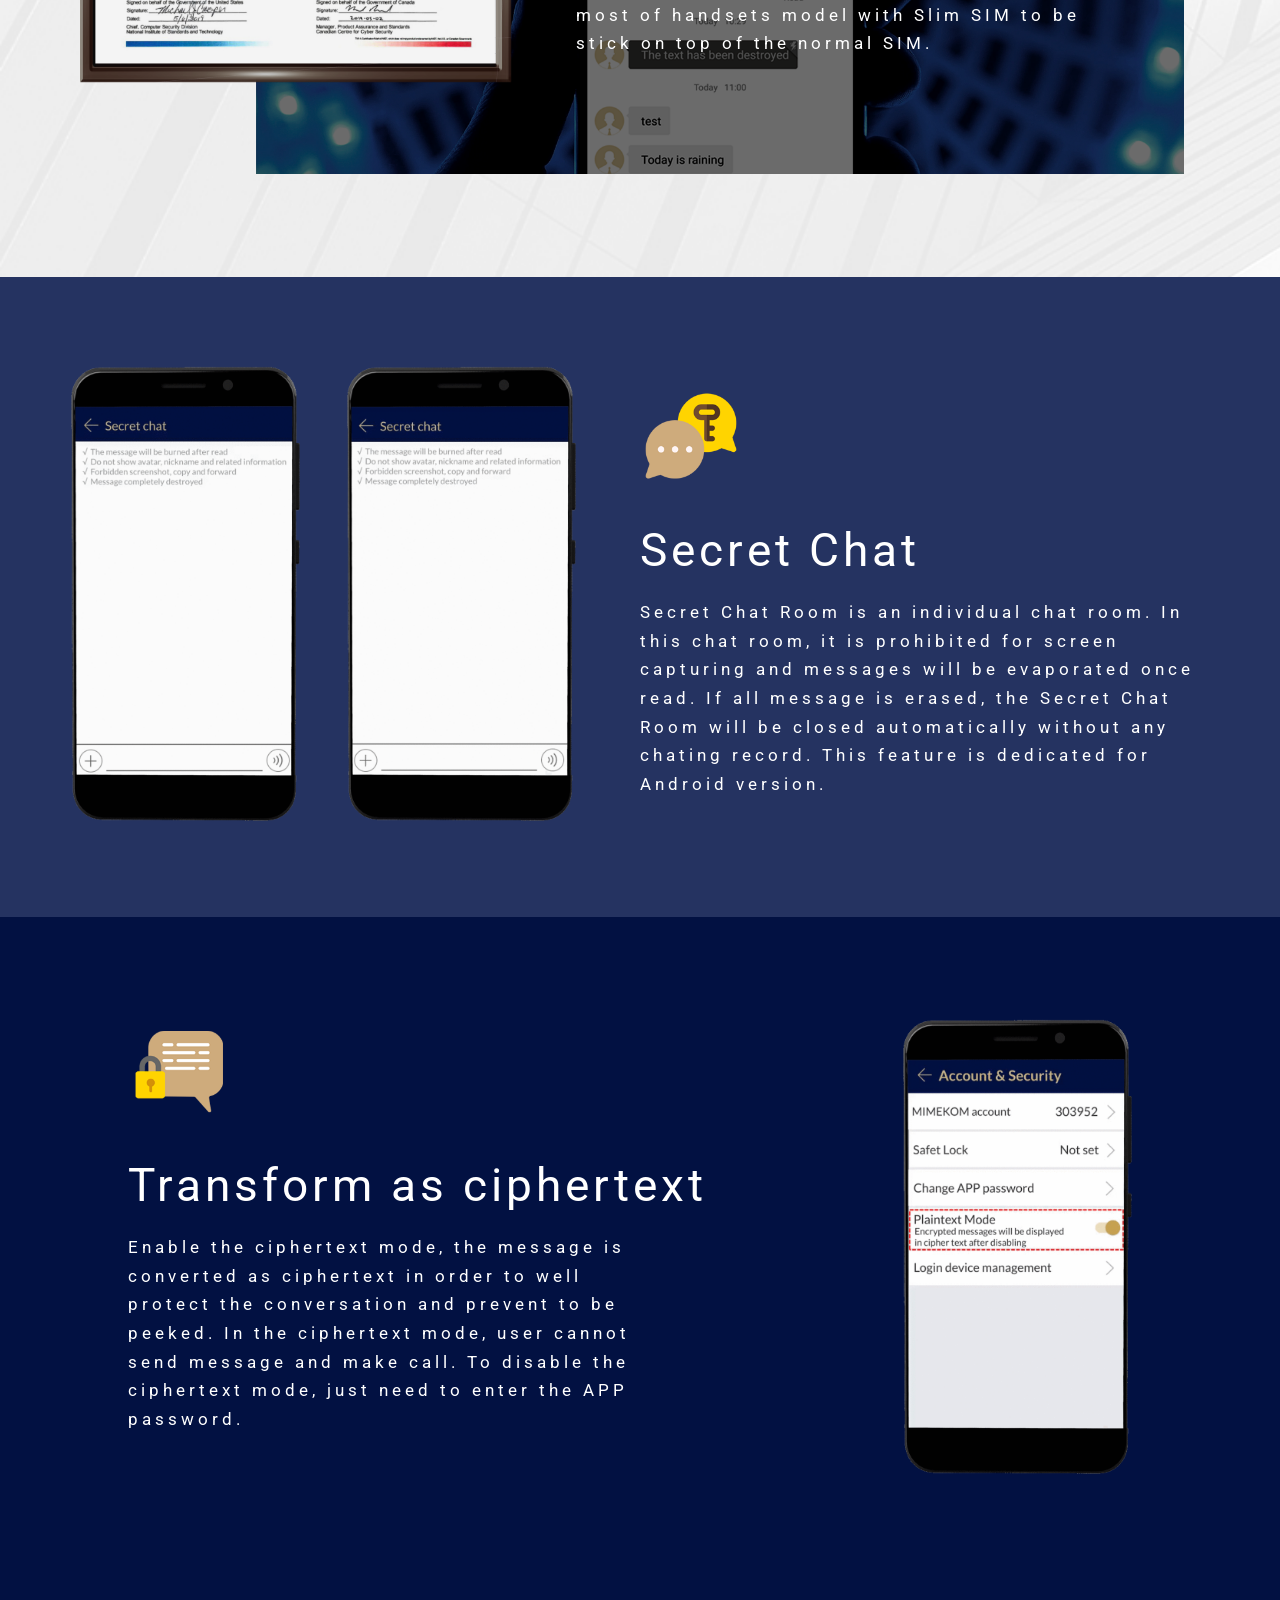
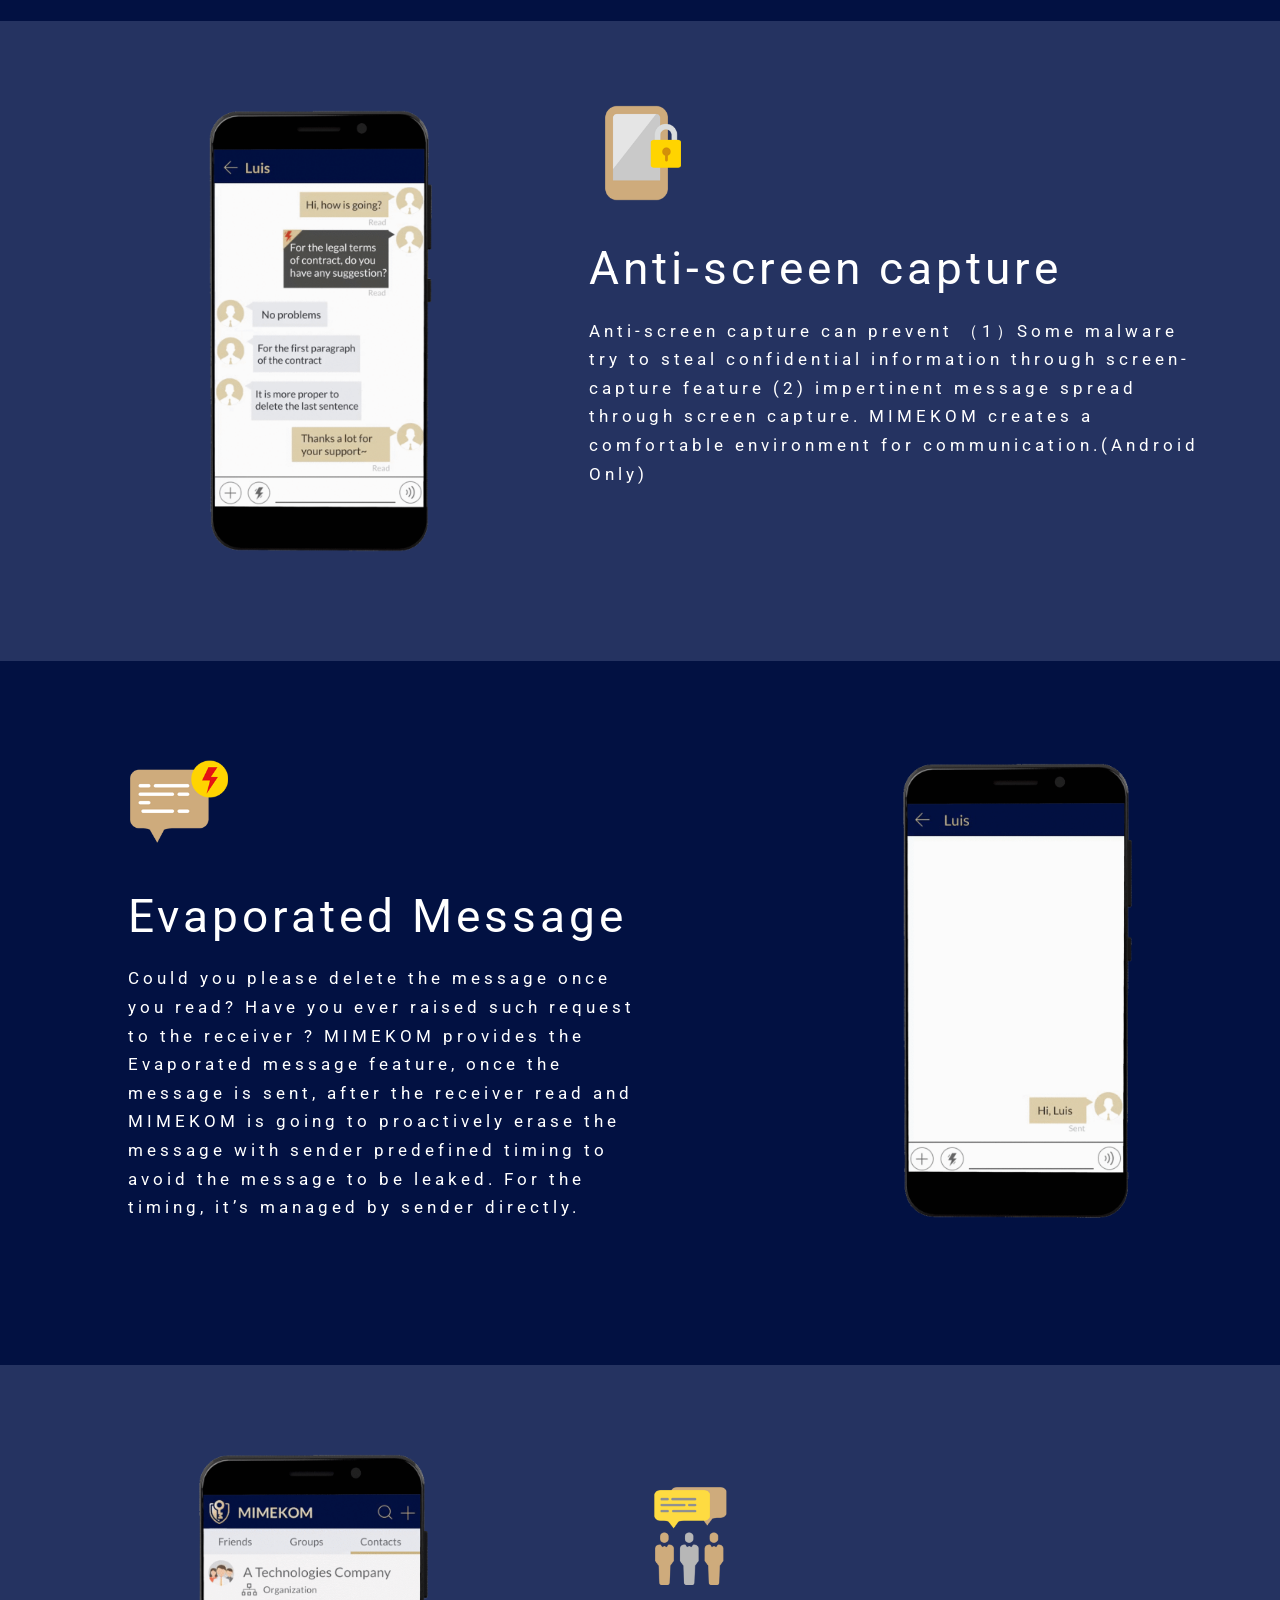
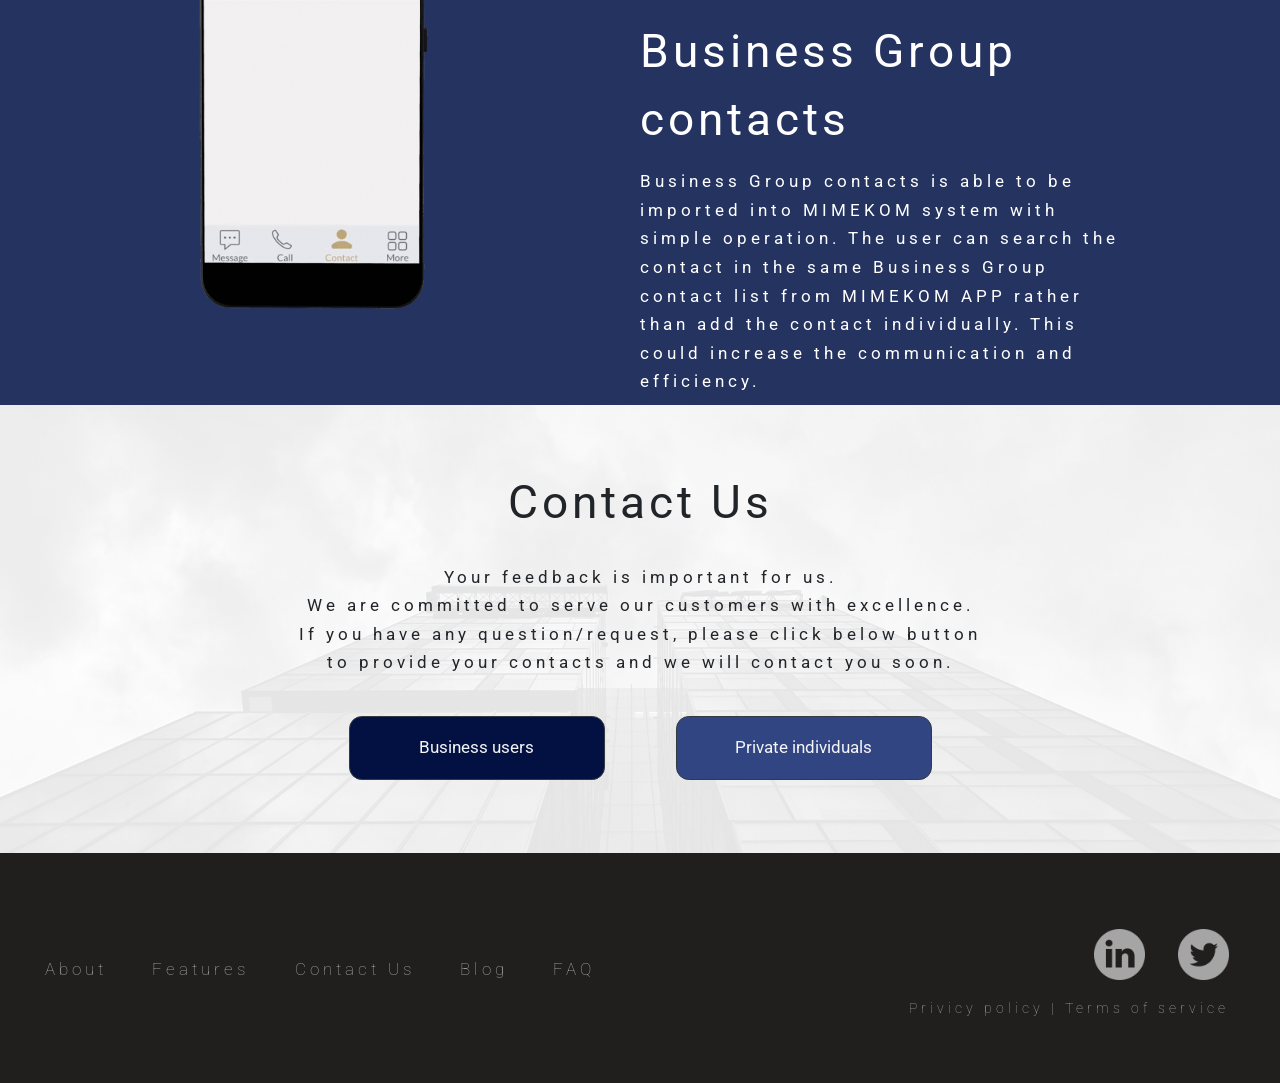
==== commit 44c29b07: "en update" ====
--- a/EN/index.html
+++ b/EN/index.html
@@ -190,7 +190,7 @@
 					<p class="lg-title">About MIMEKOM</p>
 					<p class="sm-title">Super Secure encrypted communication APP</p>
 					<div class="line"></div>
-					<p class="lg-text">MIMEKOM is a hardware-encrypted communication App . An user only requires a FIPS 140-2 level 3 certified Slim SIM and download/install the MIMEKOM App, the functions within this App are highly encrypted messages, voice calls and video calls. This App also offer Anti-screen capture(Android only), Anti-recording(Android only), Transform messages as ciphertext and one click to import enterprise/group contacts. Bring to End-user the secure communication anytime/anywhere to eliminate network interception and monitoring
+					<p class="lg-text">MIMEKOM is a hardware-encrypted communication App . An user only requires a FIPS 140-2 level 3 certified Slim SIM and download/install the MIMEKOM App, the functions within this App are highly encrypted messages, voice calls and video calls. This App also offer Anti-screen capture(Android only), Anti-recording(Android only), Transform messages as ciphertext and one click to import Business group contacts. Bring to End-user the secure communication anytime/anywhere to eliminate network interception and monitoring.
 					</p>
 					<!-- <div data-toggle="modal" data-target="#Video-link" class="lg-text play-video">
 						觀看影片
@@ -203,7 +203,7 @@
 					<p class="xl-title">About MIMEKOM</p>
 					<p class="md-title" style="color: #c9ac82;">Super Secure encrypted communication APP</p>
 					<div class="line"></div>
-					<p class="sm-title" style="font-weight: lighter;">MIMEKOM is a hardware-encrypted communication App . An user only requires a FIPS 140-2 level 3 certified Slim SIM and download/install the MIMEKOM App, the functions within this App are highly encrypted messages, voice calls and video calls. This App also offer Anti-screen capture(Android only), Anti-recording(Android only), Transform messages as ciphertext and one click to import enterprise/group contacts. Bring to End-user the secure communication anytime/anywhere to eliminate network interception and monitoring
+					<p class="sm-title" style="font-weight: lighter;">MIMEKOM is a hardware-encrypted communication App . An user only requires a FIPS 140-2 level 3 certified Slim SIM and download/install the MIMEKOM App, the functions within this App are highly encrypted messages, voice calls and video calls. This App also offer Anti-screen capture(Android only), Anti-recording(Android only), Transform messages as ciphertext and one click to import Business group contacts. Bring to End-user the secure communication anytime/anywhere to eliminate network interception and monitoring.
 					</p>
 					<!-- <div data-toggle="modal" data-target="#Video-link" class="sm-title play-video">
 						觀看影片
@@ -316,8 +316,8 @@
 				<div class="phone1" data-aos="fade-right" data-aos-once="true"></div>
 				<div class="text" data-aos="fade-up" data-aos-once="true">
 					<div class="icon"></div>
-					<p class="lg-title">Group contacts</p>
-					<p class="lg-text">Corporate/Group contacts is able to be imported into MIMEKOM system with simple operation. The user can search the contact in the same corporate/group contact list from MIMEKOM APP rather than add the contact individually. This could increase the communication and efficiency.
+					<p class="lg-title">Business Group contacts</p>
+					<p class="lg-text">Business Group contacts is able to be imported into MIMEKOM system with simple operation. The user can search the contact in the same Business Group contact list from MIMEKOM APP rather than add the contact individually. This could increase the communication and efficiency.
 
 					</p>
 				</div>
@@ -325,9 +325,9 @@
 			<div class="block-mobile">
 				<div class="text">
 					<div class="icon"></div>
-					<p class="xl-title">Group contacts</p>
+					<p class="xl-title">GBusiness Group contacts</p>
 					<p class="md-title">
-						Corporate/Group contacts is able to be imported into MIMEKOM system with simple operation. The user can search the contact in the same corporate/group contact list from MIMEKOM APP rather than add the contact individually. This could increase the communication and efficiency.
+						Business Group contacts is able to be imported into MIMEKOM system with simple operation. The user can search the contact in the same Business Group contact list from MIMEKOM APP rather than add the contact individually. This could increase the communication and efficiency.
 					</p>
 				</div>
 				<div class="phone6 phone"></div>
--- a/EN/css/homepage/homepage_rwd.css
+++ b/EN/css/homepage/homepage_rwd.css
@@ -435,7 +435,7 @@
         margin-top: 69vw;
     }
     #Feature .block-mobile .phone4 {
-        margin-top: 89vw !important;
+        margin-top: 67vw !important;
     }
     #Feature .block-mobile .phone5 {
         margin-top: 85vw !important;
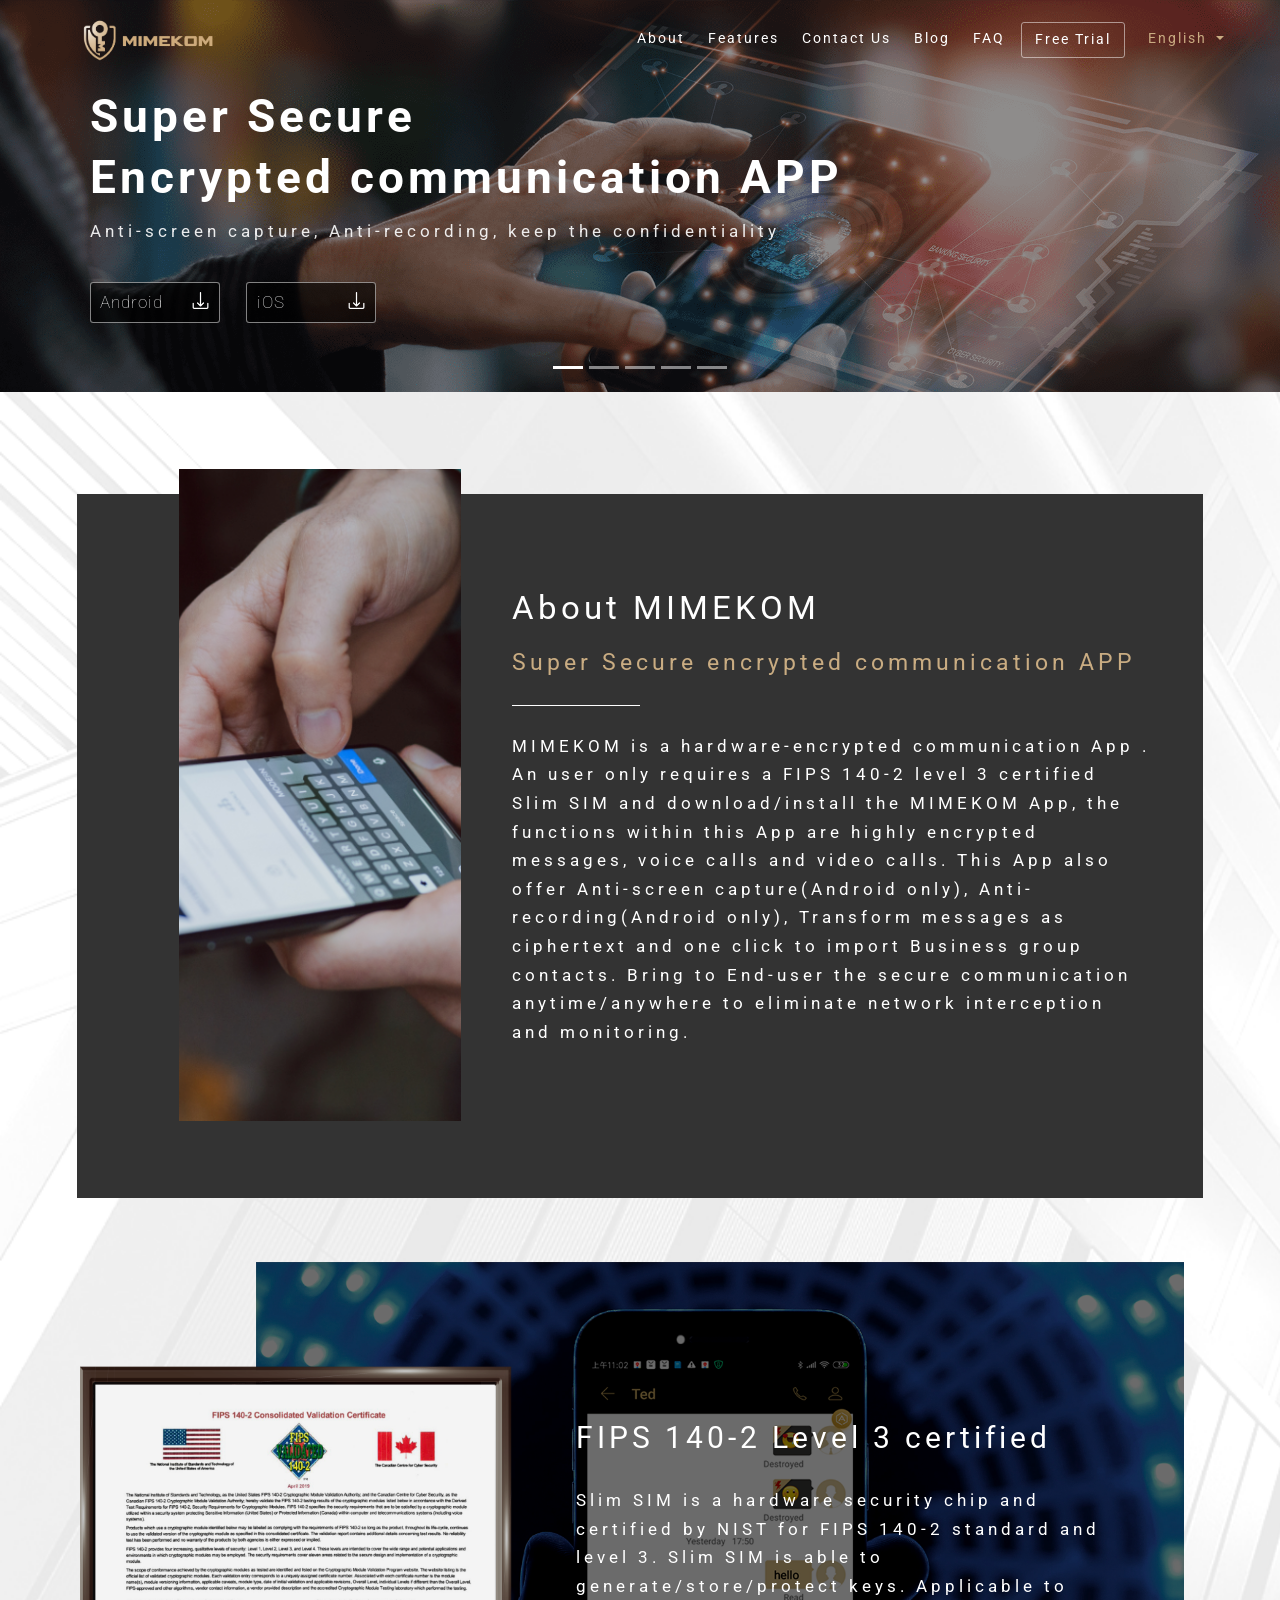
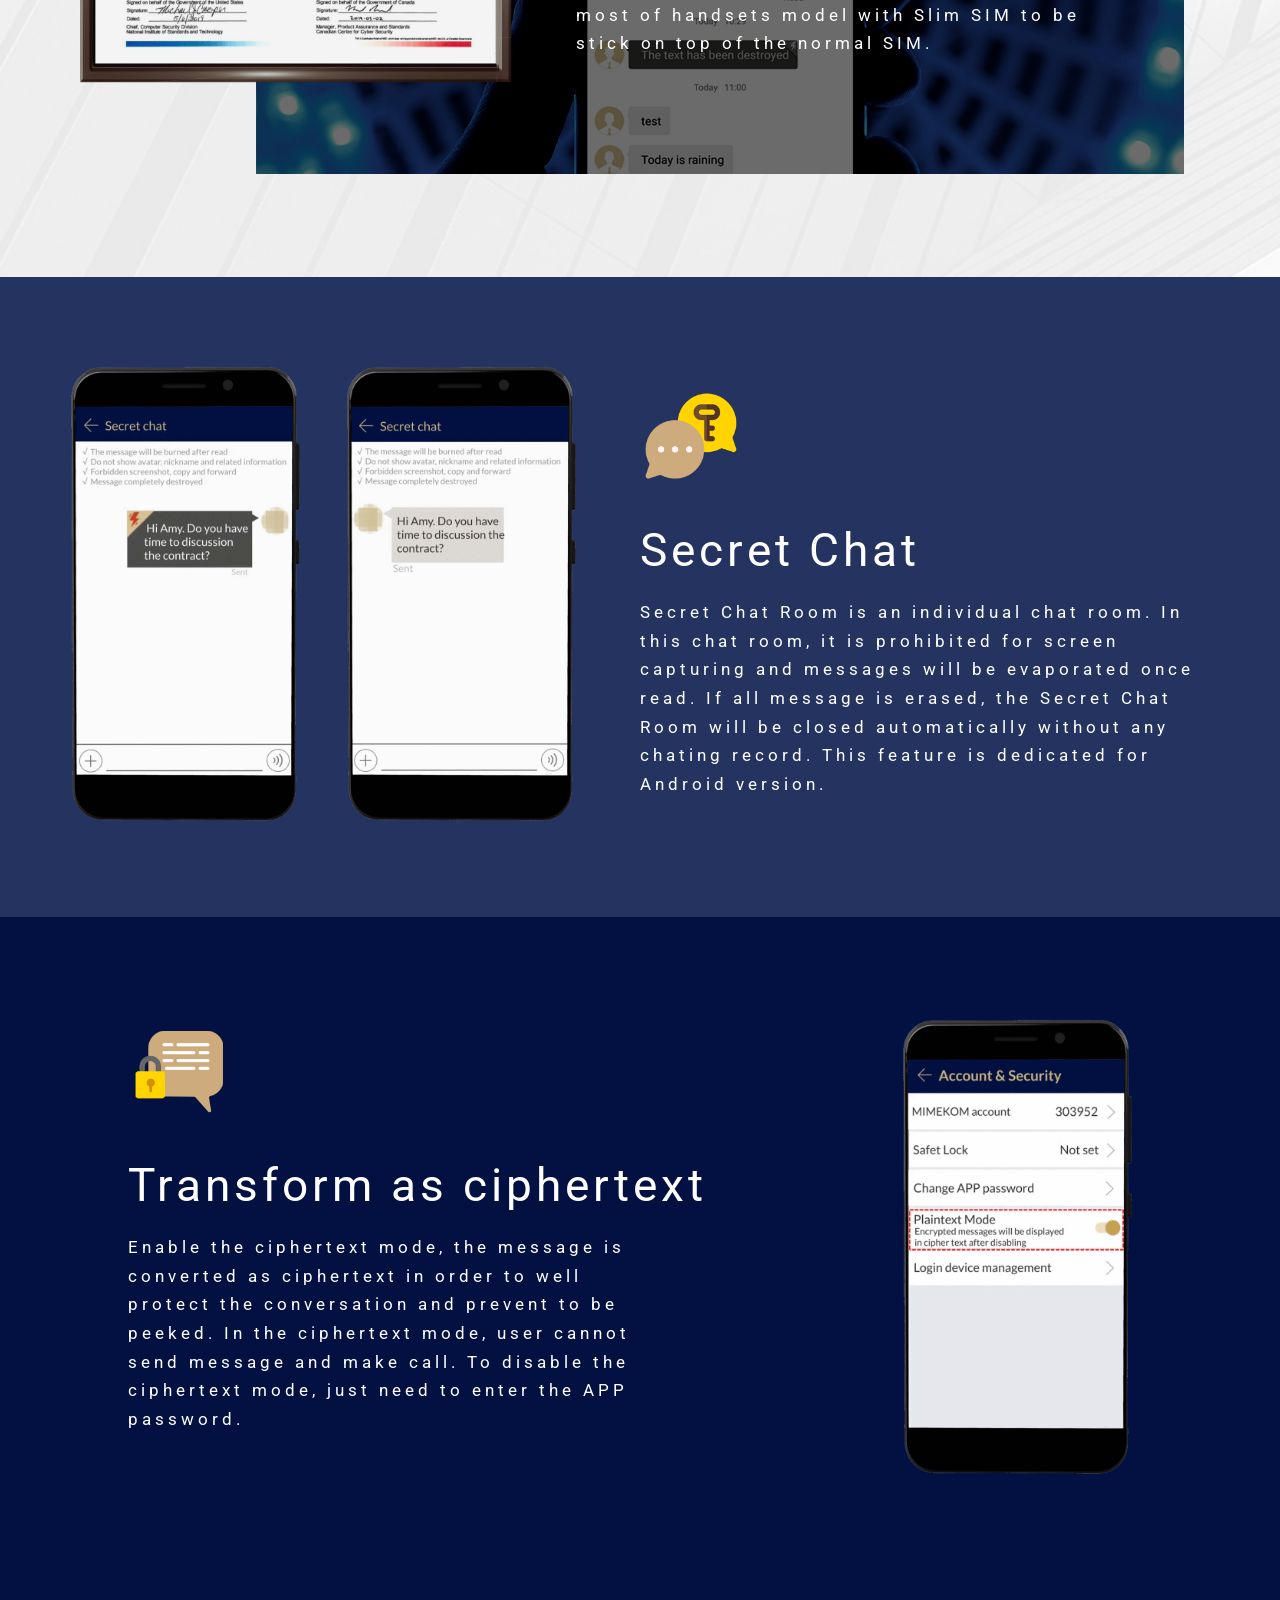
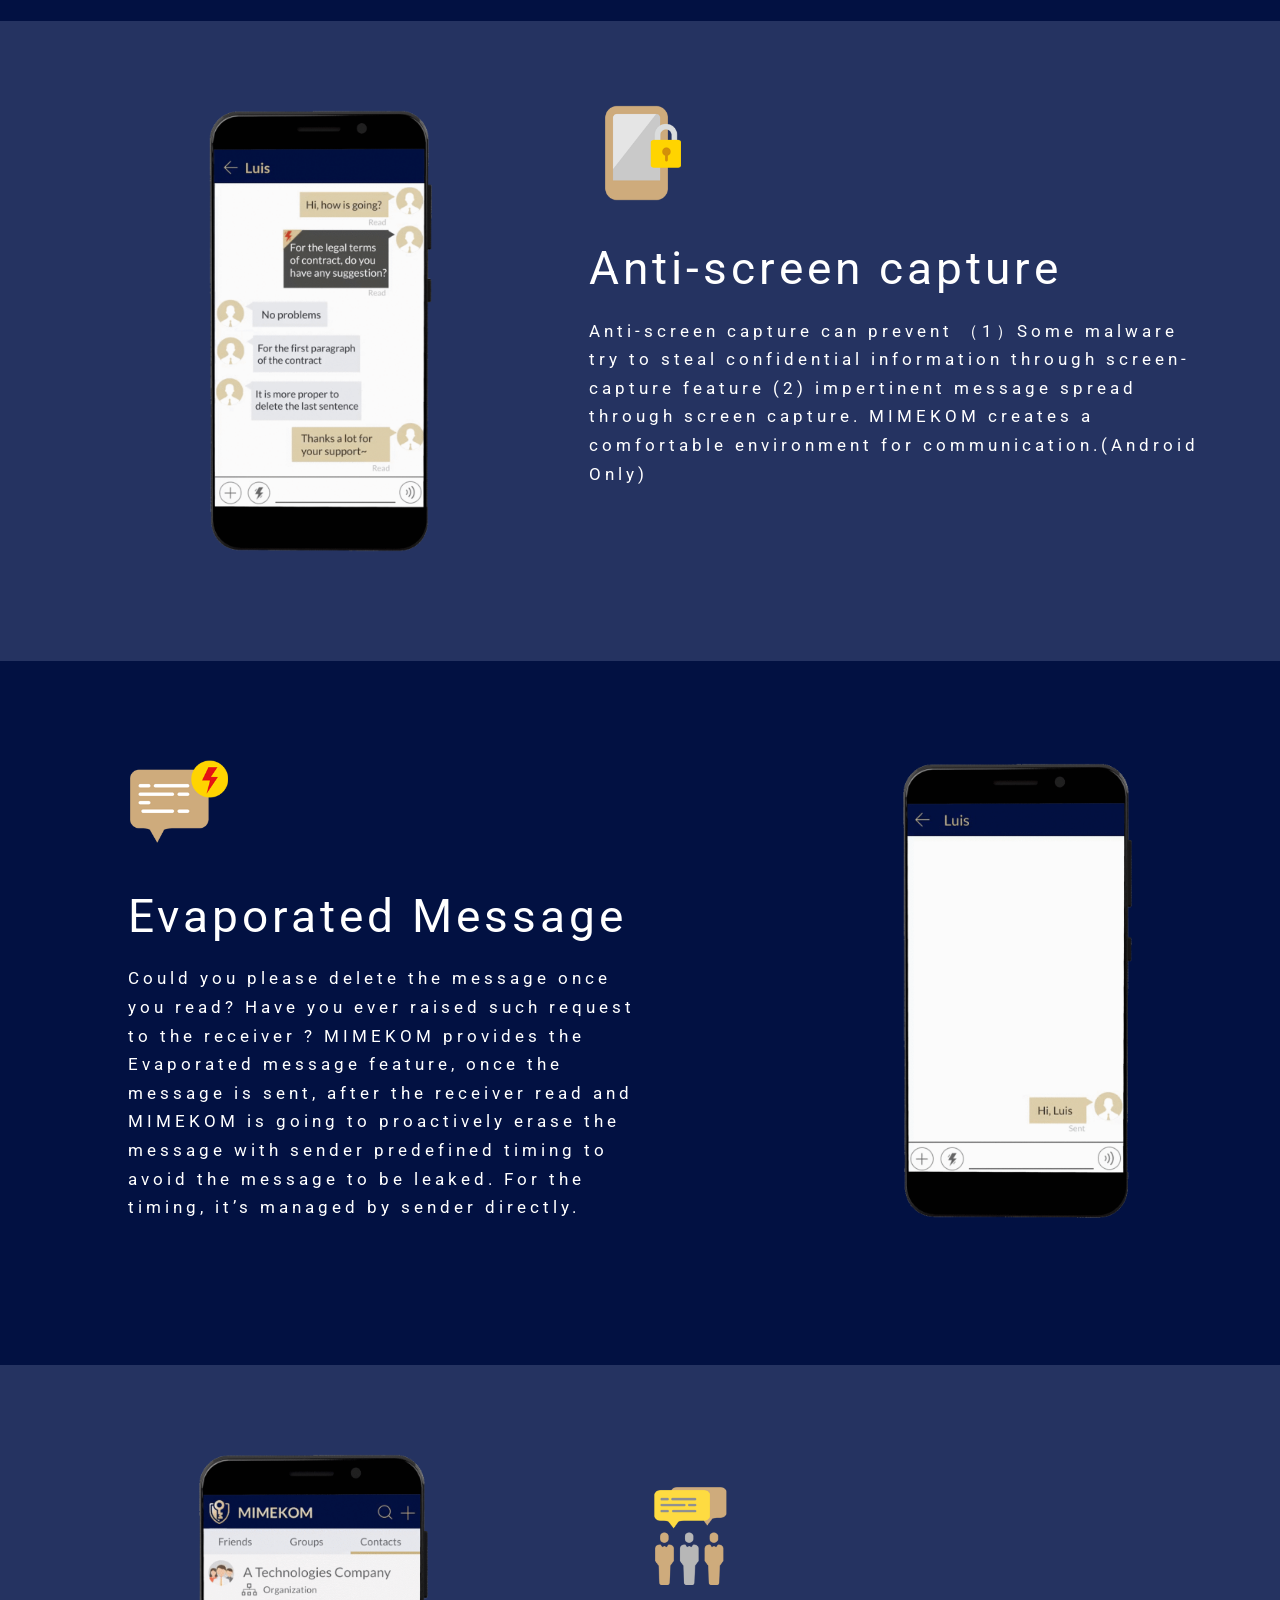
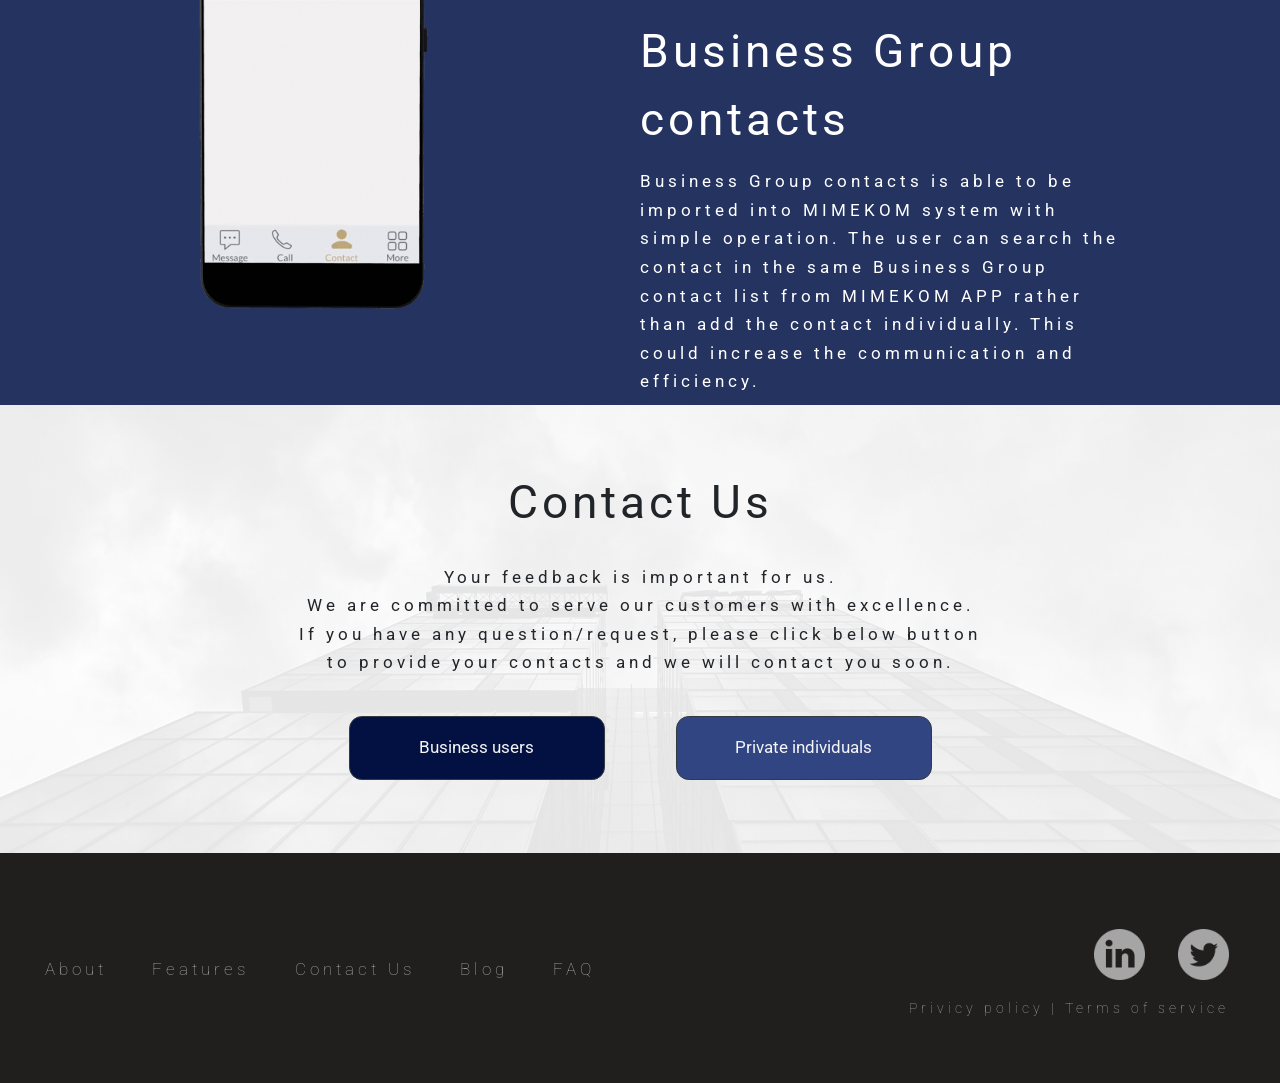
==== commit 9aded967: "2/3" ====
--- a/EN/index.html
+++ b/EN/index.html
@@ -325,7 +325,7 @@
 			<div class="block-mobile">
 				<div class="text">
 					<div class="icon"></div>
-					<p class="xl-title">GBusiness Group contacts</p>
+					<p class="xl-title">Business Group contacts</p>
 					<p class="md-title">
 						Business Group contacts is able to be imported into MIMEKOM system with simple operation. The user can search the contact in the same Business Group contact list from MIMEKOM APP rather than add the contact individually. This could increase the communication and efficiency.
 					</p>
